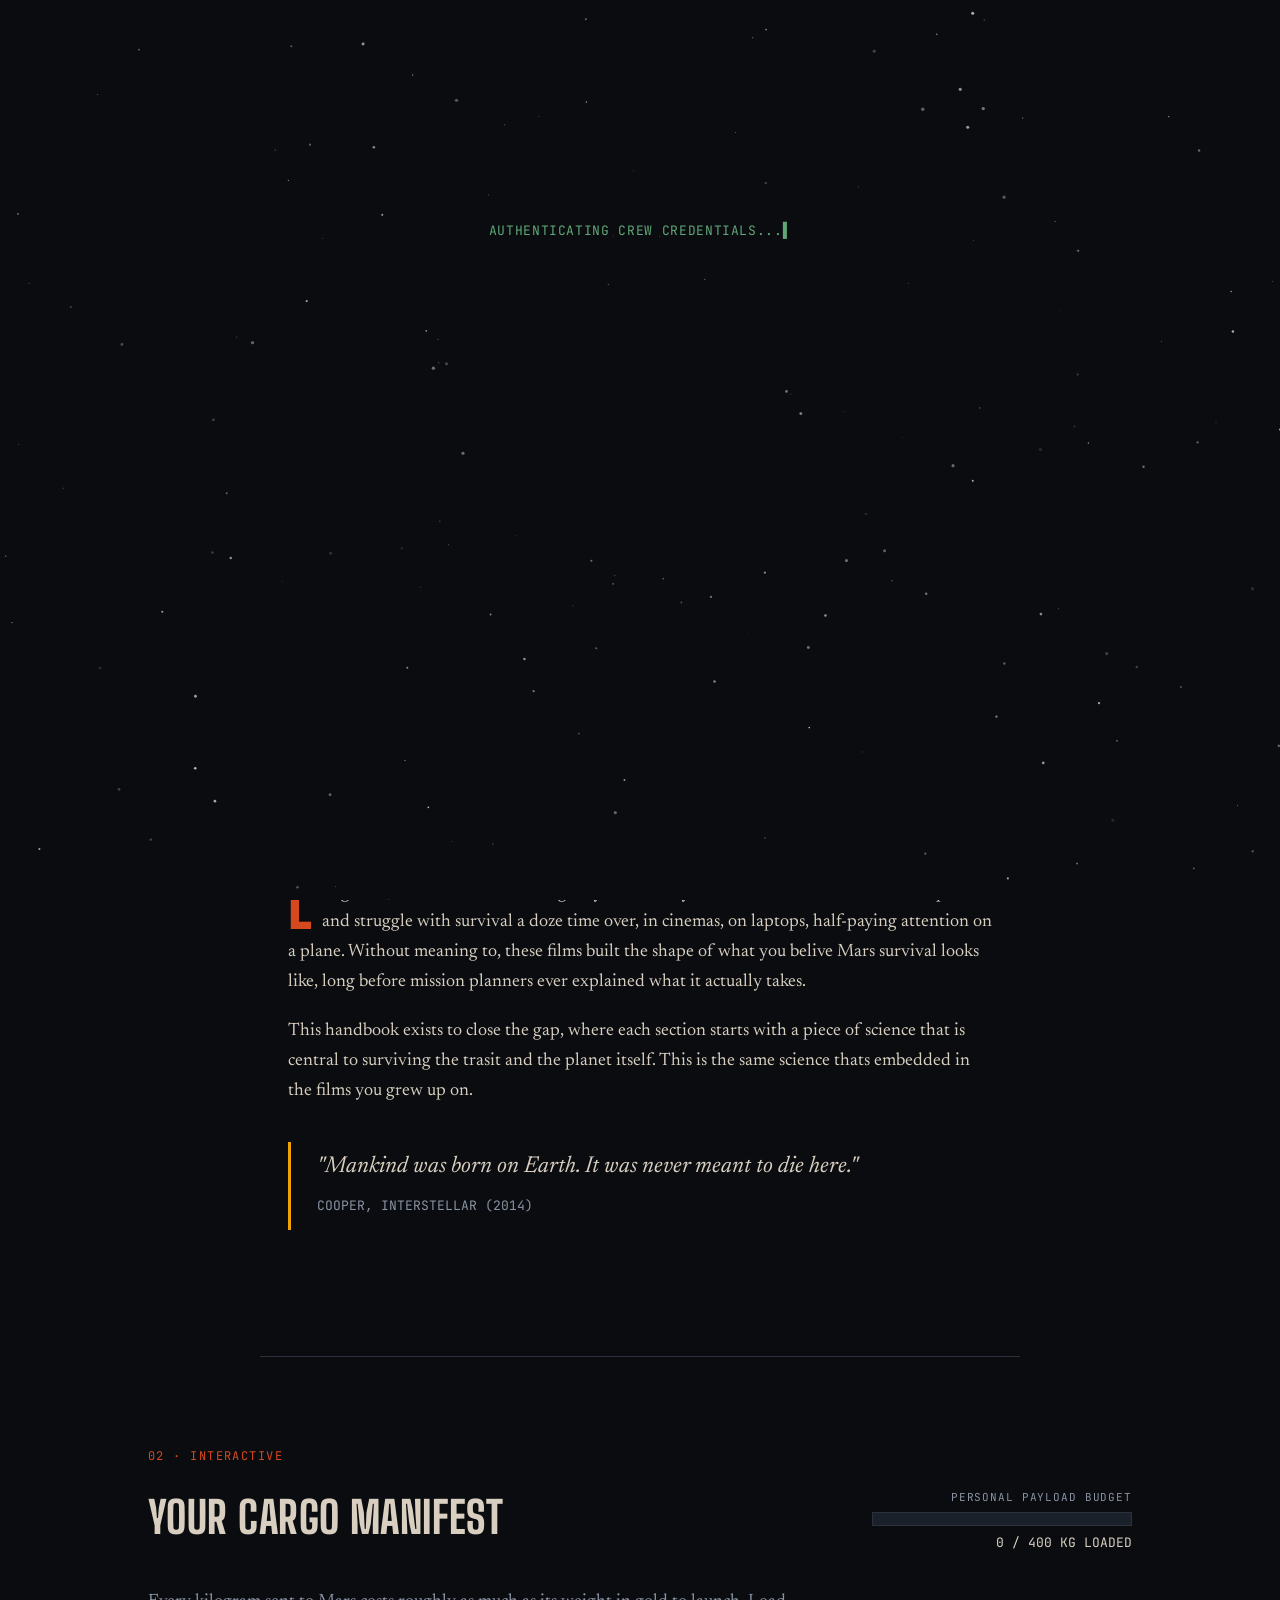
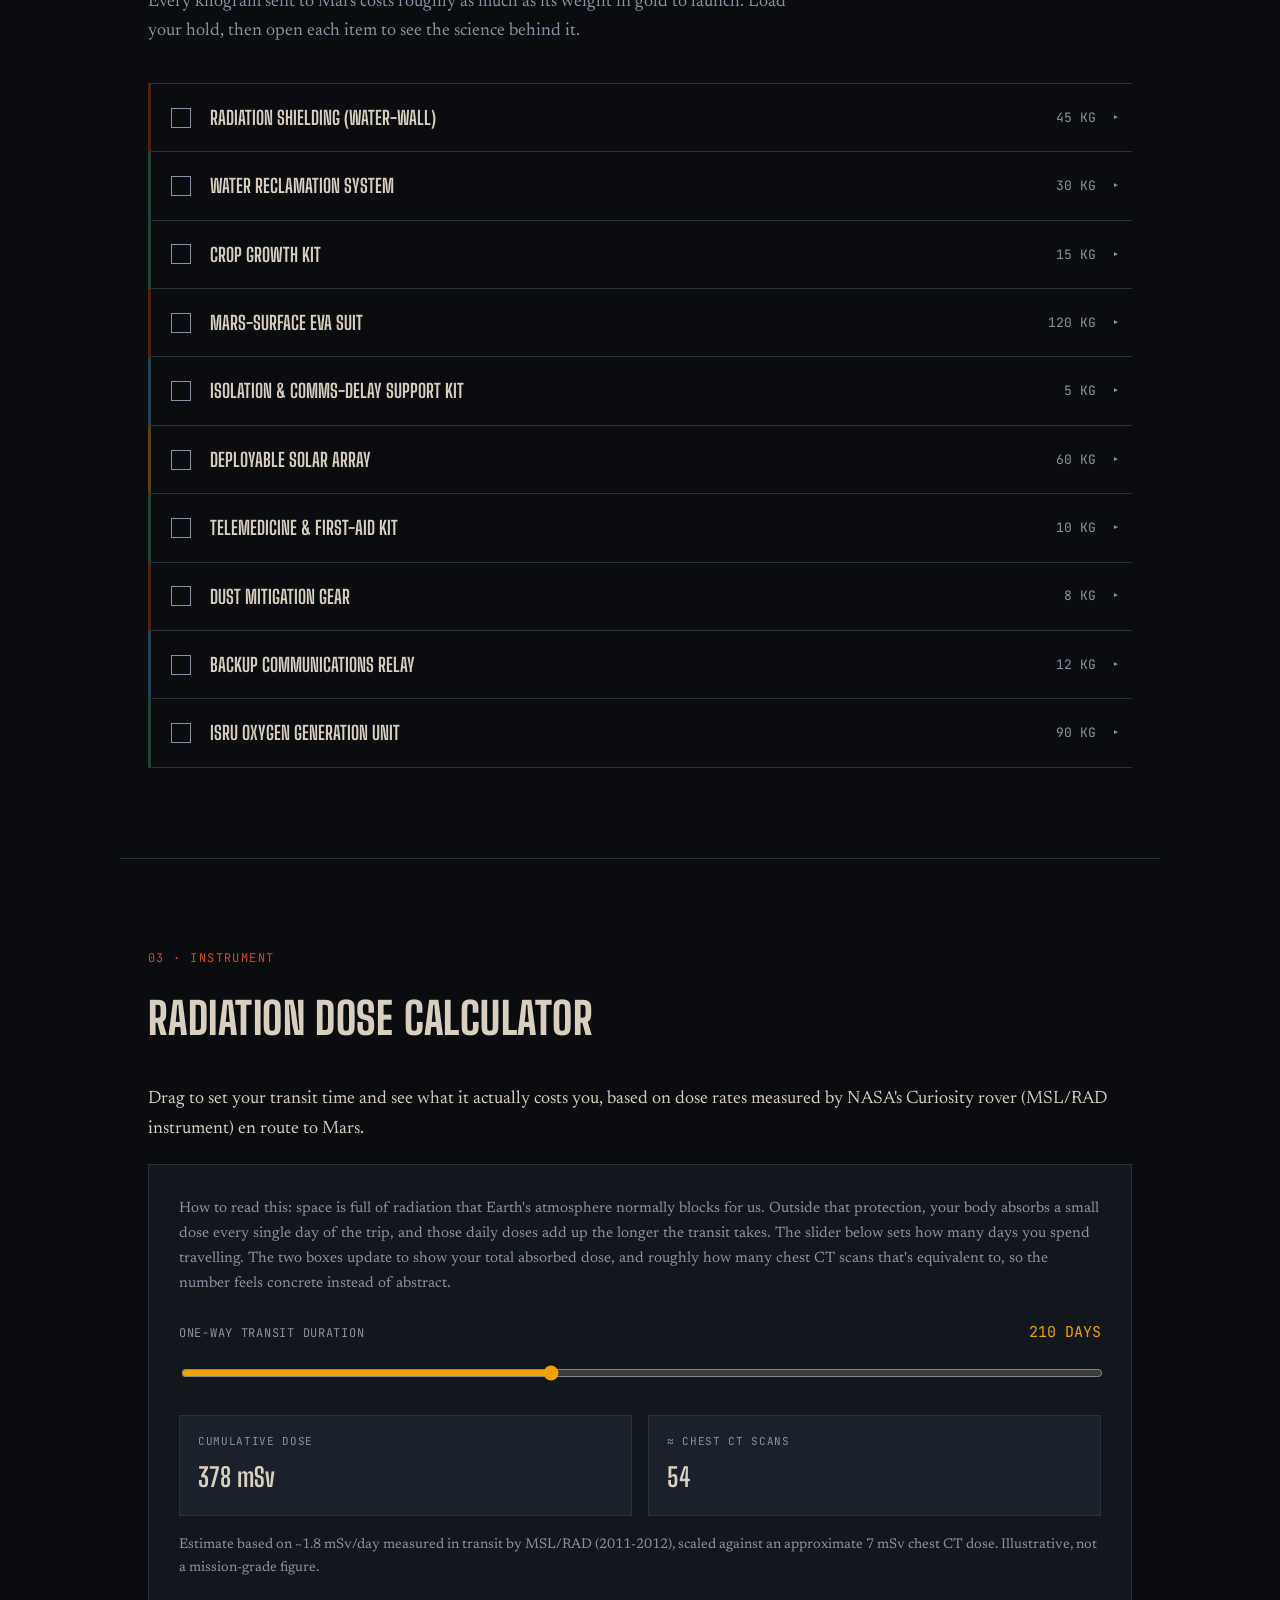
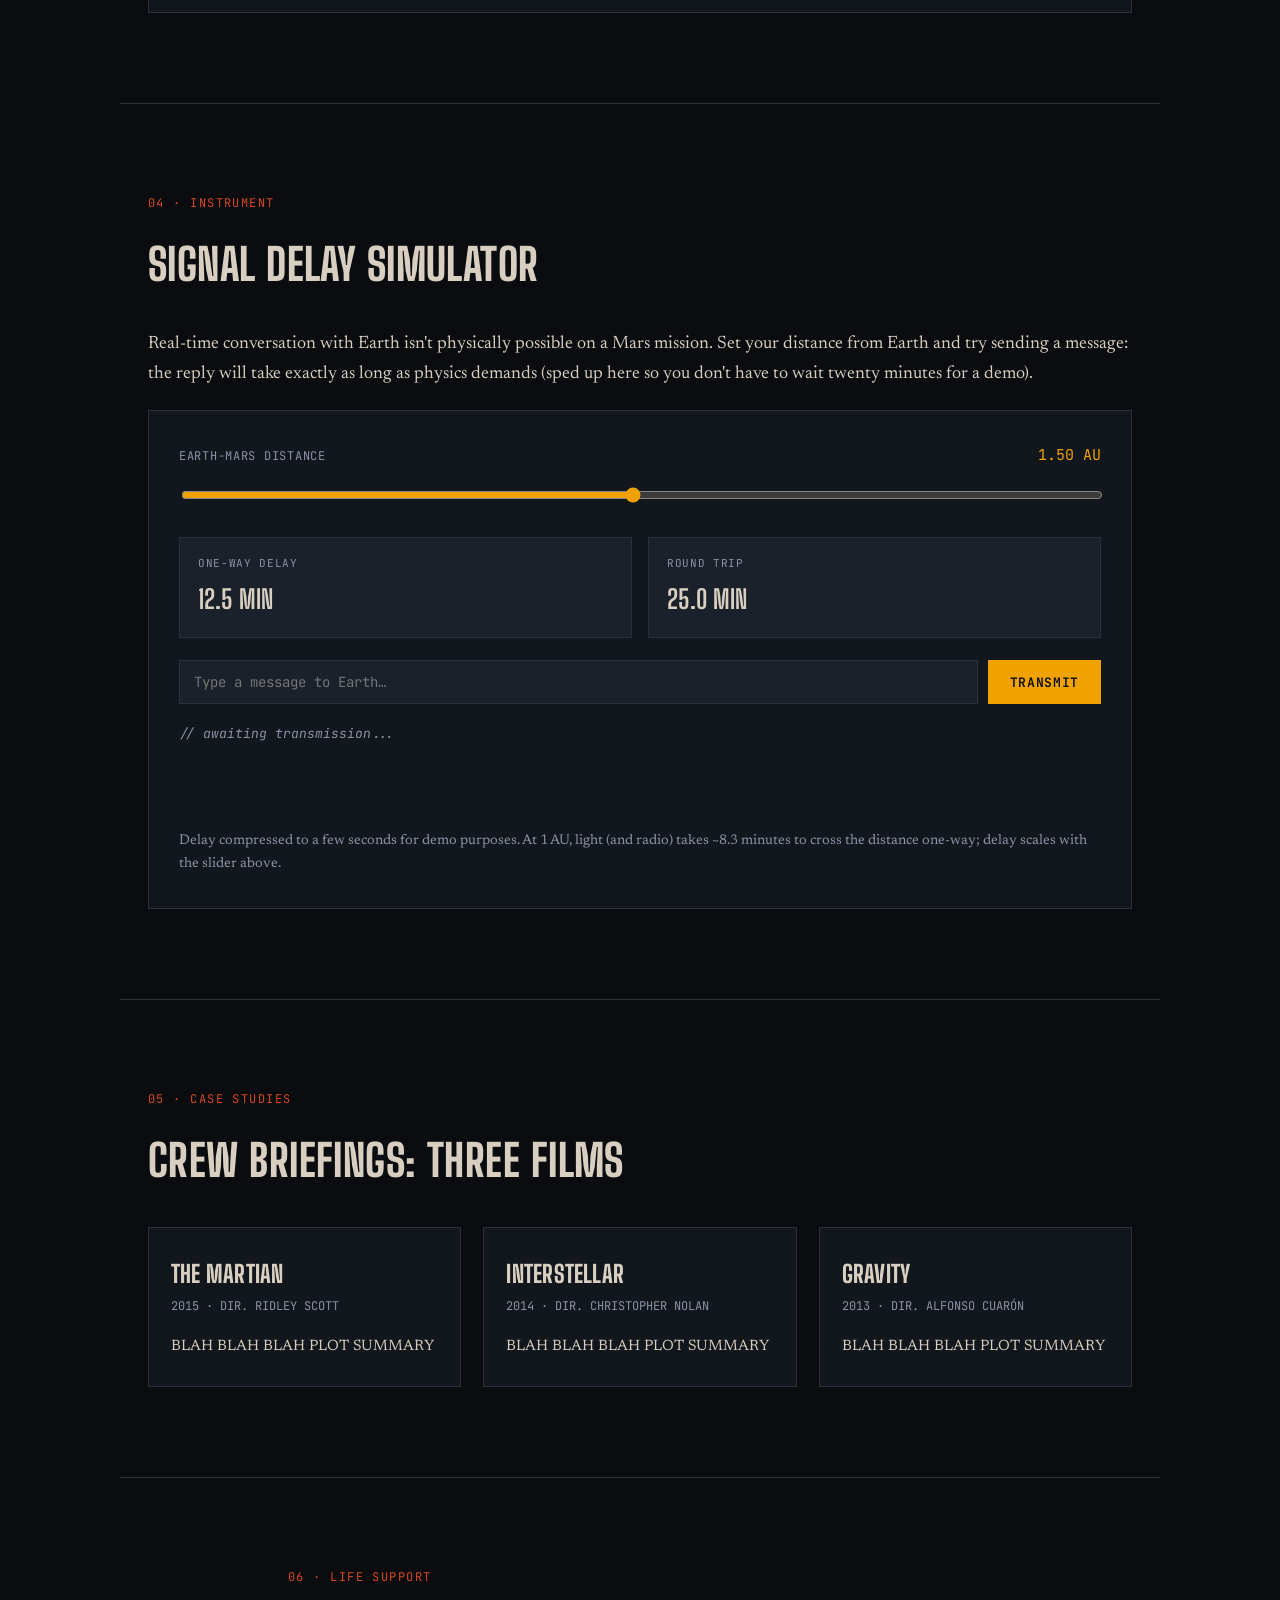
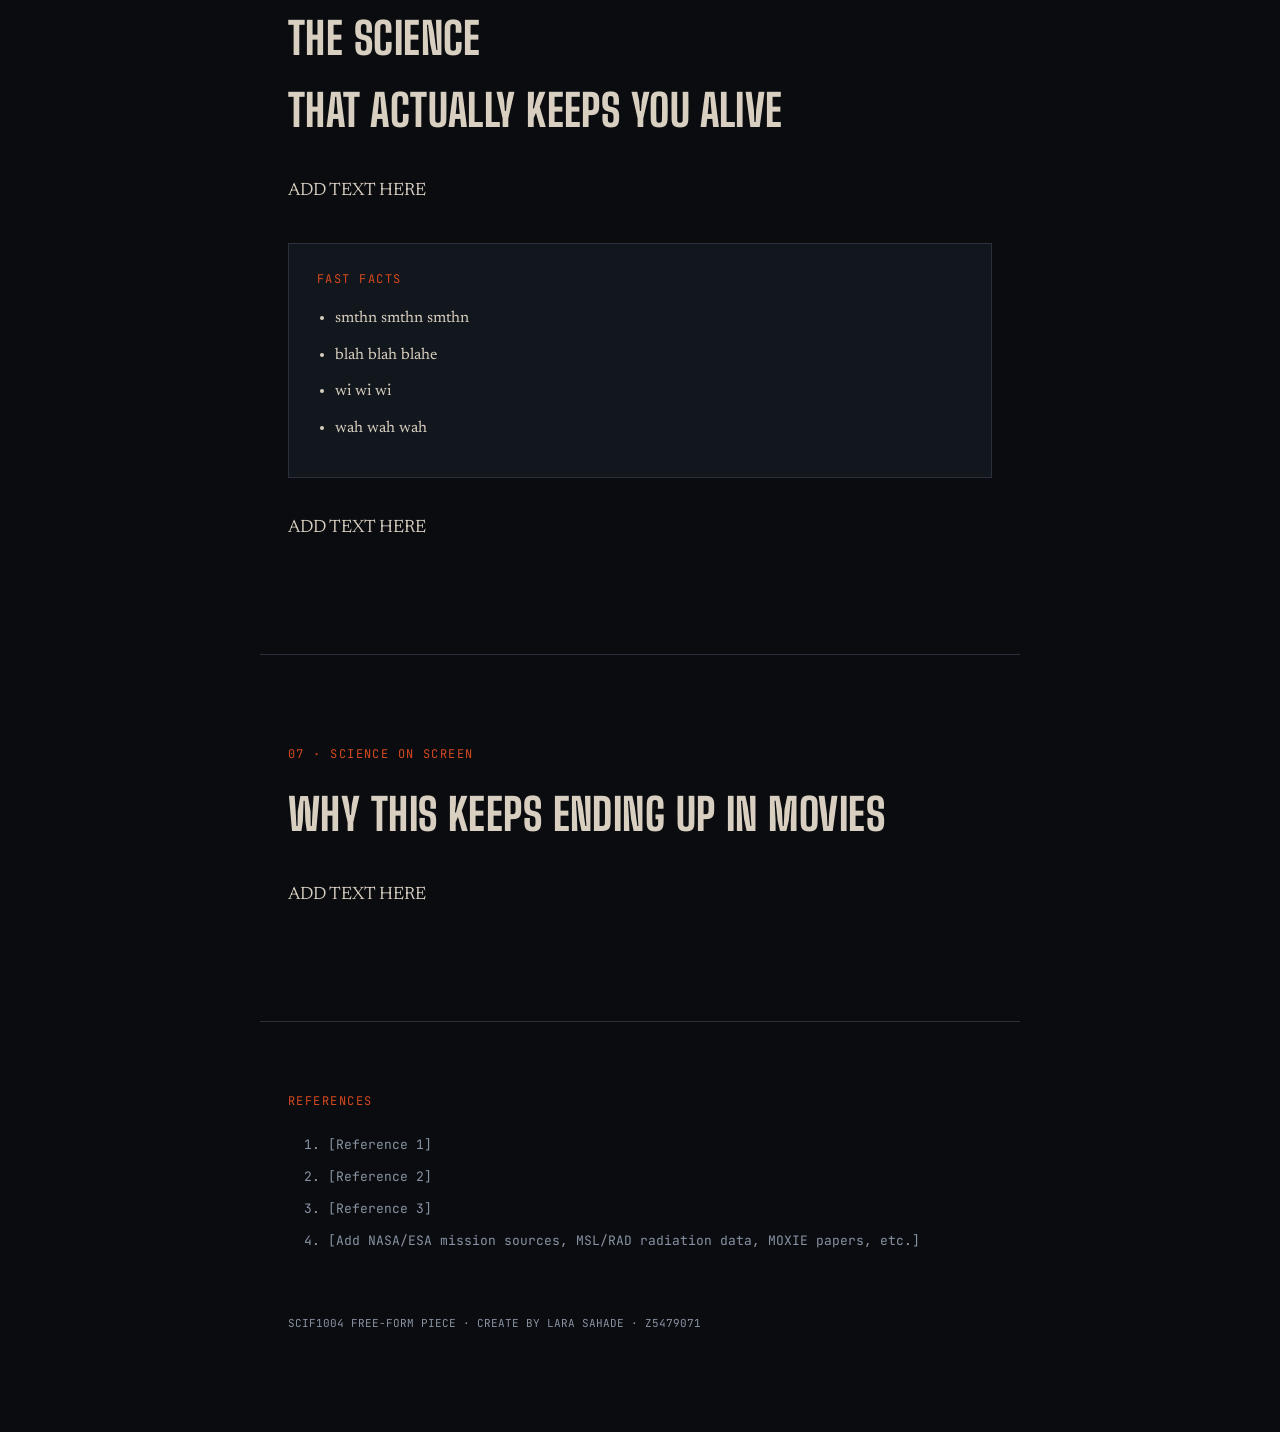
==== space-survival-handbook.html @ 73006a8a "Added the onboarding message" ====
<!doctype html>
<html lang="en">
  <head>
    <meta charset="UTF-8" />
    <meta name="viewport" content="width=device-width, initial-scale=1.0" />
    <title>The Space Survival Handbook</title>
    <link rel="preconnect" href="https://fonts.googleapis.com" />
    <link
      href="https://fonts.googleapis.com/css2?family=Big+Shoulders+Display:wght@600;700;800;900&family=Newsreader:ital,opsz,wght@0,6..72,400;0,6..72,500;0,6..72,600;1,6..72,400&family=JetBrains+Mono:wght@400;500;600&display=swap"
      rel="stylesheet"
    />
    <link rel="stylesheet" href="style.css" />
  </head>
  <body class="locked">
    <!-- ============ BOOT / SELECTION SCREEN ============ -->
    <div id="boot">
      <canvas id="bootCanvas"></canvas>
      <div class="boot-log mono" id="bootLog">&nbsp;</div>
      <h1 class="boot-title" id="bootTitle">
        Congratulations. If you're reading this, you've been selected as one of
        the lucky few to crew our journey to Mars.
      </h1>
      <p class="boot-sub" id="bootSub">
        Before you board, mission control has prepared a survival briefing built
        from thirteen years of Hollywood's classics.
      </p>
      <button id="beginBtn">BEGIN BRIEFING →</button>
      <div class="boot-scrollcue" id="bootScrollcue">
        <span>OPENING CREW FILE</span>
        <span class="chev">▾</span>
      </div>
    </div>

    <div class="stars"></div>

    <div class="statusbar">
      <div class="clockblock mono" id="missionClock">T-MINUS --</div>
      <nav>
        <a href="#manifest">Cargo Manifest</a>
        <a href="#radiation">Radiation</a>
        <a href="#comlink">Comm Delay</a>
        <a href="#films">Briefings</a>
        <a href="#refs">References</a>
      </nav>
    </div>

    <div class="hero" id="hero">
      <div class="patch">
        <svg viewBox="0 0 40 40" fill="none" xmlns="http://www.w3.org/2000/svg">
          <circle cx="20" cy="14" r="6" stroke="#F0A202" stroke-width="1.4" />
          <path
            d="M20 20 C11 20 6 27 6 34 H34 C34 27 29 20 20 20 Z"
            stroke="#F0A202"
            stroke-width="1.4"
          />
          <circle cx="20" cy="14" r="1.4" fill="#F0A202" />
        </svg>
      </div>
      <div class="eyebrow">CLASSIFIED · CREW EYES ONLY</div>
      <h1 class="headline">
        The Space Survival Handbook:
        <em>The Science of Getting to Mars</em>
      </h1>
      <p class="standfirst">Written by Lara Sahade (z5479071)</p>
      <div class="byline">
        <span>ISSUED TO: CREW MEMBER</span>
        <span>CLEARANCE: CREW</span>
        <span>EST. READ 9 MIN</span>
      </div>
    </div>

    <section>
      <div class="section-label">01 · DISPATCH</div>
      <h2 class="title">Welcome aboard</h2>
      <p class="dropcap">
        Long before our crew selection began, you'd already watched astronauts
        race around space and struggle with survival a doze time over, in
        cinemas, on laptops, half-paying attention on a plane. Without meaning
        to, these films built the shape of what you belive Mars survival looks
        like, long before mission planners ever explained what it actually
        takes.
      </p>
      <p>
        This handbook exists to close the gap, where each section starts with a
        piece of science that is central to surviving the trasit and the planet
        itself. This is the same science thats embedded in the films you grew up
        on.
      </p>
      <blockquote>
        "Mankind was born on Earth. It was never meant to die here."
        <br /><span
          class="mono"
          style="font-size: 13px; font-style: normal; color: var(--text-dim)"
          >COOPER, INTERSTELLAR (2014)</span
        >
      </blockquote>
    </section>

    <section class="wide" id="manifest">
      <div class="section-label">02 · INTERACTIVE</div>
      <div class="manifest-head">
        <h2 class="title" style="margin-bottom: 0">Your cargo manifest</h2>
        <div class="gauge-wrap">
          <div class="gauge-label">PERSONAL PAYLOAD BUDGET</div>
          <div class="gauge-track">
            <div class="gauge-fill" id="gaugeFill"></div>
          </div>
          <div class="gauge-readout" id="gaugeReadout">0 / 400 KG LOADED</div>
        </div>
      </div>
      <p style="max-width: 640px; color: var(--text-dim); margin-bottom: 36px">
        Every kilogram sent to Mars costs roughly as much as its weight in gold
        to launch. Load your hold, then open each item to see the science behind
        it.
      </p>
      <div class="manifest-list" id="manifestList"></div>
    </section>

    <section class="wide" id="radiation">
      <div class="section-label">03 · INSTRUMENT</div>
      <h2 class="title">Radiation dose calculator</h2>
      <p>
        Drag to set your transit time and see what it actually costs you, based
        on dose rates measured by NASA's Curiosity rover (MSL/RAD instrument) en
        route to Mars.
      </p>
      <div class="instrument">
        <p style="font-size: 15px; color: var(--text-dim); margin-bottom: 24px">
          How to read this: space is full of radiation that Earth's atmosphere
          normally blocks for us. Outside that protection, your body absorbs a
          small dose every single day of the trip, and those daily doses add up
          the longer the transit takes. The slider below sets how many days you
          spend travelling. The two boxes update to show your total absorbed
          dose, and roughly how many chest CT scans that's equivalent to, so the
          number feels concrete instead of abstract.
        </p>
        <div class="instrument-row">
          <label
            for="radSlider"
            class="mono"
            style="
              font-size: 12px;
              letter-spacing: 0.06em;
              color: var(--text-dim);
            "
            >ONE-WAY TRANSIT DURATION</label
          >
          <span class="val" id="radDaysLabel">210 DAYS</span>
        </div>
        <input
          type="range"
          id="radSlider"
          min="150"
          max="300"
          value="210"
          step="1"
        />
        <div class="readout-grid">
          <div class="readout">
            <div class="rlabel">CUMULATIVE DOSE</div>
            <div class="rvalue" id="radDose">378 mSv</div>
          </div>
          <div class="readout">
            <div class="rlabel">≈ CHEST CT SCANS</div>
            <div class="rvalue" id="radCT">54</div>
          </div>
        </div>
        <div class="instrument-note">
          Estimate based on ~1.8 mSv/day measured in transit by MSL/RAD
          (2011-2012), scaled against an approximate 7 mSv chest CT dose.
          Illustrative, not a mission-grade figure.
        </div>
      </div>
    </section>

    <section class="wide" id="comlink">
      <div class="section-label">04 · INSTRUMENT</div>
      <h2 class="title">Signal delay simulator</h2>
      <p>
        Real-time conversation with Earth isn't physically possible on a Mars
        mission. Set your distance from Earth and try sending a message: the
        reply will take exactly as long as physics demands (sped up here so you
        don't have to wait twenty minutes for a demo).
      </p>
      <div class="instrument">
        <div class="instrument-row">
          <label
            for="distSlider"
            class="mono"
            style="
              font-size: 12px;
              letter-spacing: 0.06em;
              color: var(--text-dim);
            "
            >EARTH-MARS DISTANCE</label
          >
          <span class="val" id="distLabel">1.5 AU</span>
        </div>
        <input
          type="range"
          id="distSlider"
          min="0.52"
          max="2.52"
          value="1.5"
          step="0.01"
        />
        <div class="readout-grid">
          <div class="readout">
            <div class="rlabel">ONE-WAY DELAY</div>
            <div class="rvalue" id="delayReal">12.5 MIN</div>
          </div>
          <div class="readout">
            <div class="rlabel">ROUND TRIP</div>
            <div class="rvalue" id="delayRoundtrip">25.0 MIN</div>
          </div>
        </div>
        <div class="comlink">
          <div class="comlink-input">
            <input
              type="text"
              id="comlinkText"
              class="mono"
              placeholder="Type a message to Earth…"
              maxlength="80"
            />
            <button id="comlinkSend">TRANSMIT</button>
          </div>
          <div class="comlink-log" id="comlinkLog">
            <div class="sys">// awaiting transmission...</div>
          </div>
        </div>
        <div class="instrument-note">
          Delay compressed to a few seconds for demo purposes. At 1 AU, light
          (and radio) takes ~8.3 minutes to cross the distance one-way; delay
          scales with the slider above.
        </div>
      </div>
    </section>

    <section class="wide" id="films">
      <div class="section-label">05 · CASE STUDIES</div>
      <h2 class="title">Crew briefings: three films</h2>
      <div class="film-grid">
        <div class="film-card">
          <h3>The Martian</h3>
          <div class="film-year">2015 · DIR. RIDLEY SCOTT</div>
          <!-- <div class="accuracy-label">SCIENTIFIC PLAUSIBILITY</div> -->
          <!-- <div class="accuracy-track">
            <div class="accuracy-fill" style="width: 82%"></div>
          </div> -->
          <p>BLAH BLAH BLAH PLOT SUMMARY</p>
        </div>
        <div class="film-card">
          <h3>Interstellar</h3>
          <div class="film-year">2014 · DIR. CHRISTOPHER NOLAN</div>
          <!-- <div class="accuracy-label">SCIENTIFIC PLAUSIBILITY</div> -->
          <!-- <div class="accuracy-track">
            <div class="accuracy-fill" style="width: 55%"></div>
          </div> -->
          <p>BLAH BLAH BLAH PLOT SUMMARY</p>
        </div>
        <div class="film-card">
          <h3>Gravity</h3>
          <div class="film-year">2013 · DIR. ALFONSO CUARÓN</div>
          <!-- <div class="accuracy-label">SCIENTIFIC PLAUSIBILITY</div> -->
          <!-- <div class="accuracy-track">
            <div class="accuracy-fill" style="width: 38%"></div>
          </div> -->
          <p>BLAH BLAH BLAH PLOT SUMMARY</p>
        </div>
      </div>
    </section>

    <section>
      <div class="section-label">06 · LIFE SUPPORT</div>
      <h2 class="title">The science<br />that actually keeps you alive</h2>
      <p>ADD TEXT HERE</p>
      <div class="factbox">
        <div class="section-label">FAST FACTS</div>
        <ul>
          <li>smthn smthn smthn</li>
          <li>blah blah blahe</li>
          <li>wi wi wi</li>
          <li>wah wah wah</li>
        </ul>
      </div>
      <p>ADD TEXT HERE</p>
    </section>

    <section>
      <div class="section-label">07 · SCIENCE ON SCREEN</div>
      <h2 class="title">Why this keeps ending up in movies</h2>
      <p>ADD TEXT HERE</p>
    </section>

    <footer id="refs">
      <div class="section-label">REFERENCES</div>
      <ol class="refs">
        <li>[Reference 1]</li>
        <li>[Reference 2]</li>
        <li>[Reference 3]</li>
        <li>
          [Add NASA/ESA mission sources, MSL/RAD radiation data, MOXIE papers,
          etc.]
        </li>

        <!-- REMIND SELF TO Cite the original RAD data in reference -->
      </ol>
      <div class="colophon">
        SCIF1004 FREE-FORM PIECE · CREATE BY LARA SAHADE · Z5479071
      </div>
    </footer>

    <script src="boot.js"></script>
    <script src="mission-clock.js"></script>
    <script src="cargo.js"></script>
    <script src="radiation-calc.js"></script>
    <script src="signal-delay.js"></script>
  </body>
</html>
---- style.css ----
:root {
  --bg-void: #0a0c10;
  --bg-panel: #12161d;
  --bg-panel-2: #1b212b;
  --mars-rust: #b23a1f;
  --mars-rust-bright: #d6491f;
  --signal-amber: #f0a202;
  --regolith: #d8cfc0;
  --telemetry-blue: #5ba3d0;
  --text-dim: #8a93a3;
  --hairline: #2a313d;
  --ok-green: #5fa777;
}
* {
  box-sizing: border-box;
}
html {
  scroll-behavior: smooth;
}
body {
  margin: 0;
  background: var(--bg-void);
  color: var(--regolith);
  font-family: 'Newsreader', serif;
  font-size: 18px;
  line-height: 1.65;
  overflow-x: hidden;
}
body.locked {
  overflow: hidden;
  height: 100vh;
}
h1,
h2,
h3,
.display {
  font-family: 'Big Shoulders Display', sans-serif;
  text-transform: uppercase;
  letter-spacing: 0.01em;
  font-weight: 800;
  color: var(--regolith);
  margin: 0;
}
.mono {
  font-family: 'JetBrains Mono', monospace;
}
a {
  color: var(--telemetry-blue);
}
button {
  font-family: inherit;
  cursor: pointer;
}

/* ================= BOOT / SELECTION SCREEN ================= */
#boot {
  position: fixed;
  inset: 0;
  z-index: 200;
  background: var(--bg-void);
  display: flex;
  flex-direction: column;
  align-items: center;
  justify-content: center;
  text-align: center;
  padding: 40px;
  transition:
    opacity 0.8s ease,
    visibility 0.8s ease;
}
#boot.hidden {
  opacity: 0;
  visibility: hidden;
  pointer-events: none;
}
#bootCanvas {
  position: absolute;
  inset: 0;
  z-index: -1;
}
.boot-log {
  font-family: 'JetBrains Mono', monospace;
  font-size: 13px;
  color: var(--ok-green);
  letter-spacing: 0.05em;
  min-height: 20px;
  margin-bottom: 26px;
}
.boot-log .cursor {
  animation: blink 1s step-end infinite;
}
@keyframes blink {
  50% {
    opacity: 0;
  }
}
.boot-title {
  font-size: clamp(28px, 5vw, 45px);
  max-width: 720px;
  opacity: 0;
  transition: opacity 1s ease;
}
.boot-title.show {
  opacity: 1;
}
.boot-sub {
  font-family: 'Newsreader', serif;
  font-style: italic;
  color: var(--text-dim);
  font-size: 18px;
  max-width: 520px;
  margin-top: 20px;
  opacity: 0;
  transition: opacity 1s ease 0.3s;
}
.boot-sub.show {
  opacity: 1;
}
#beginBtn {
  margin-top: 44px;
  background: transparent;
  border: 1.5px solid var(--signal-amber);
  color: var(--signal-amber);
  font-family: 'JetBrains Mono', monospace;
  letter-spacing: 0.1em;
  font-size: 13px;
  padding: 14px 30px;
  opacity: 0;
  transition:
    opacity 1s ease 0.6s,
    background 0.2s ease,
    color 0.2s ease;
}
#beginBtn.show {
  opacity: 1;
}
#beginBtn:hover {
  background: var(--signal-amber);
  color: var(--bg-void);
}
.boot-scrollcue {
  position: absolute;
  bottom: 34px;
  left: 50%;
  transform: translateX(-50%);
  font-family: 'JetBrains Mono', monospace;
  font-size: 11px;
  letter-spacing: 0.12em;
  color: var(--text-dim);
  opacity: 0;
  transition: opacity 1s ease 1s;
  display: flex;
  flex-direction: column;
  align-items: center;
  gap: 6px;
}
.boot-scrollcue.show {
  opacity: 0.7;
}
.boot-scrollcue .chev {
  animation: chevbob 1.6s ease-in-out infinite;
  display: inline-block;
}
@keyframes chevbob {
  0%,
  100% {
    transform: translateY(0);
  }
  50% {
    transform: translateY(5px);
  }
}

/* ================= AMBIENT STARFIELD (main page) ================= */
.stars {
  position: fixed;
  inset: 0;
  z-index: -1;
  pointer-events: none;
  background-image:
    radial-gradient(1px 1px at 20% 30%, rgba(216, 207, 192, 0.5), transparent),
    radial-gradient(1px 1px at 65% 15%, rgba(216, 207, 192, 0.4), transparent),
    radial-gradient(
      1.5px 1.5px at 80% 60%,
      rgba(216, 207, 192, 0.35),
      transparent
    ),
    radial-gradient(1px 1px at 40% 80%, rgba(216, 207, 192, 0.4), transparent),
    radial-gradient(1px 1px at 90% 40%, rgba(216, 207, 192, 0.3), transparent),
    radial-gradient(
      1.5px 1.5px at 10% 65%,
      rgba(216, 207, 192, 0.3),
      transparent
    );
  background-size: 700px 700px;
  opacity: 0.6;
}

/* ================= STATUS BAR ================= */
.statusbar {
  position: sticky;
  top: 0;
  z-index: 50;
  display: flex;
  align-items: center;
  justify-content: space-between;
  padding: 10px 28px;
  background: rgba(10, 12, 16, 0.92);
  backdrop-filter: blur(6px);
  border-bottom: 1px solid var(--hairline);
  font-family: 'JetBrains Mono', monospace;
  font-size: 12px;
  letter-spacing: 0.06em;
  color: var(--text-dim);
  flex-wrap: wrap;
  gap: 10px;
}
.statusbar .clockblock {
  color: var(--signal-amber);
}
.statusbar nav {
  display: flex;
  gap: 22px;
  flex-wrap: wrap;
}
.statusbar nav a {
  color: var(--text-dim);
  text-decoration: none;
}
.statusbar nav a:hover {
  color: var(--regolith);
}

/* ================= HERO ================= */
.hero {
  position: relative;
  padding: 110px 28px 90px;
  max-width: 1000px;
  margin: 0 auto;
  border-bottom: 1px solid var(--hairline);
}
.hero > * {
  opacity: 0;
  transform: translateY(16px);
}
.hero.reveal > * {
  opacity: 1;
  transform: translateY(0);
  transition:
    opacity 0.7s ease,
    transform 0.7s ease;
}
.hero.reveal .patch {
  transition-delay: 0.05s;
}
.hero.reveal .eyebrow {
  transition-delay: 0.15s;
}
.hero.reveal .headline {
  transition-delay: 0.25s;
}
.hero.reveal .standfirst {
  transition-delay: 0.4s;
}
.hero.reveal .byline {
  transition-delay: 0.55s;
}
.patch {
  width: 78px;
  height: 78px;
  border: 2px solid var(--mars-rust-bright);
  border-radius: 50%;
  display: flex;
  align-items: center;
  justify-content: center;
  margin-bottom: 28px;
  position: relative;
}
.patch::before {
  content: '';
  position: absolute;
  inset: 6px;
  border: 1px dashed var(--signal-amber);
  border-radius: 50%;
  opacity: 0.55;
}
.patch svg {
  width: 34px;
  height: 34px;
}
.eyebrow {
  font-family: 'JetBrains Mono', monospace;
  color: var(--mars-rust-bright);
  letter-spacing: 0.12em;
  font-size: 13px;
  margin-bottom: 18px;
}
h1.headline {
  font-size: clamp(38px, 6.4vw, 76px);
  line-height: 0.98;
}
h1.headline em {
  font-style: normal;
  color: var(--mars-rust-bright);
}
.standfirst {
  font-family: 'Newsreader', serif;
  font-style: italic;
  font-size: 22px;
  color: var(--text-dim);
  max-width: 640px;
  margin-top: 26px;
}
.byline {
  margin-top: 34px;
  font-family: 'JetBrains Mono', monospace;
  font-size: 12px;
  color: var(--text-dim);
  letter-spacing: 0.05em;
  display: flex;
  gap: 24px;
  flex-wrap: wrap;
}

/* ================= SECTION SHELL ================= */
section {
  max-width: 760px;
  margin: 0 auto;
  padding: 90px 28px;
  border-bottom: 1px solid var(--hairline);
}
section.wide {
  max-width: 1040px;
}
.section-label {
  font-family: 'JetBrains Mono', monospace;
  font-size: 12px;
  color: var(--mars-rust-bright);
  letter-spacing: 0.12em;
  margin-bottom: 14px;
}
h2.title {
  font-size: clamp(30px, 4vw, 44px);
  margin-bottom: 30px;
}
p {
  margin: 0 0 20px;
}
.dropcap:first-letter {
  font-family: 'Big Shoulders Display', sans-serif;
  font-weight: 800;
  font-size: 64px;
  float: left;
  line-height: 0.8;
  padding-right: 10px;
  color: var(--mars-rust-bright);
}
blockquote {
  margin: 36px 0;
  padding: 6px 0 6px 26px;
  border-left: 3px solid var(--signal-amber);
  font-style: italic;
  font-size: 23px;
  color: var(--regolith);
}

/* ================= CARGO MANIFEST ================= */
.manifest-head {
  display: flex;
  justify-content: space-between;
  align-items: flex-end;
  flex-wrap: wrap;
  gap: 20px;
  margin-bottom: 34px;
}
.gauge-wrap {
  font-family: 'JetBrains Mono', monospace;
  text-align: right;
}
.gauge-label {
  font-size: 11px;
  color: var(--text-dim);
  letter-spacing: 0.08em;
  margin-bottom: 6px;
}
.gauge-track {
  width: 260px;
  height: 14px;
  background: var(--bg-panel-2);
  border: 1px solid var(--hairline);
  position: relative;
  overflow: hidden;
}
.gauge-fill {
  height: 100%;
  background: var(--ok-green);
  width: 0%;
  transition:
    width 0.35s ease,
    background 0.35s ease;
}
.gauge-fill.over {
  background: var(--mars-rust-bright);
}
.gauge-readout {
  font-size: 13px;
  margin-top: 6px;
  color: var(--regolith);
}
.gauge-readout.over {
  color: var(--mars-rust-bright);
}

.manifest-list {
  display: flex;
  flex-direction: column;
  border-top: 1px solid var(--hairline);
}
.item {
  border-bottom: 1px solid var(--hairline);
  border-left: 3px solid transparent;
  transition:
    border-left-color 0.25s ease,
    background 0.25s ease;
}
.item[data-cat='protection'] {
  border-left-color: rgba(214, 73, 31, 0.35);
}
.item[data-cat='life-support'] {
  border-left-color: rgba(95, 167, 119, 0.35);
}
.item[data-cat='power'] {
  border-left-color: rgba(240, 162, 2, 0.35);
}
.item[data-cat='comms'] {
  border-left-color: rgba(91, 163, 208, 0.35);
}

.item.open[data-cat='protection'] {
  border-left-color: var(--mars-rust-bright);
}
.item.open[data-cat='life-support'] {
  border-left-color: var(--ok-green);
}
.item.open[data-cat='power'] {
  border-left-color: var(--signal-amber);
}
.item.open[data-cat='comms'] {
  border-left-color: var(--telemetry-blue);
}

.item.open {
  background: var(--bg-panel);
}
.item-row {
  display: flex;
  align-items: center;
  gap: 16px;
  padding: 18px 12px 18px 16px;
  cursor: pointer;
  transition: background 0.2s ease;
}
.item-row:hover {
  background: rgba(255, 255, 255, 0.02);
}
.item-row input[type='checkbox'] {
  appearance: none;
  width: 20px;
  height: 20px;
  border: 1.5px solid var(--text-dim);
  flex-shrink: 0;
  cursor: pointer;
  position: relative;
}
.item-row input[type='checkbox']:checked {
  background: var(--signal-amber);
  border-color: var(--signal-amber);
}
.item-row input[type='checkbox']:checked::after {
  content: '✓';
  position: absolute;
  inset: 0;
  display: flex;
  align-items: center;
  justify-content: center;
  color: var(--bg-void);
  font-size: 13px;
  font-weight: 700;
}
.item-name {
  font-family: 'Big Shoulders Display', sans-serif;
  font-weight: 700;
  font-size: 19px;
  flex: 1;
  text-transform: uppercase;
  transition: color 0.2s ease;
}
.item.open .item-name {
  color: var(--signal-amber);
}
.item-mass {
  font-family: 'JetBrains Mono', monospace;
  font-size: 13px;
  color: var(--text-dim);
  white-space: nowrap;
}
.item-caret {
  font-family: 'JetBrains Mono', monospace;
  color: var(--text-dim);
  font-size: 13px;
  transition: transform 0.2s ease;
}
.item.open .item-caret {
  transform: rotate(90deg);
}
.item-detail {
  max-height: 0;
  overflow: hidden;
  transition: max-height 0.3s ease;
}
.item.open .item-detail {
  max-height: 340px;
}
.item-what {
  padding: 4px 4px 14px 40px;
  font-size: 15px;
  color: var(--text-dim);
  font-style: italic;
  max-width: 640px;
}

.item-science {
  padding: 0 4px 14px 40px;
  font-size: 15px;
  line-height: 1.6;
  max-width: 640px;
}
.item-seen {
  padding: 0 4px 26px 40px;
  font-family: 'JetBrains Mono', monospace;
  font-size: 11px;
  letter-spacing: 0.08em;
  color: var(--telemetry-blue);
}

/* ================= INSTRUMENT PANELS (calculators) ================= */
.instrument {
  background: var(--bg-panel);
  border: 1px solid var(--hairline);
  padding: 32px 30px;
  margin-top: 10px;
}
.instrument-row {
  display: flex;
  justify-content: space-between;
  align-items: baseline;
  flex-wrap: wrap;
  gap: 10px;
  margin-bottom: 18px;
}
.instrument-row .val {
  font-family: 'JetBrains Mono', monospace;
  color: var(--signal-amber);
  font-size: 15px;
}
input[type='range'] {
  width: 100%;
  accent-color: var(--signal-amber);
  background: transparent;
}
.readout-grid {
  display: grid;
  grid-template-columns: 1fr 1fr;
  gap: 16px;
  margin-top: 22px;
}
@media (max-width: 520px) {
  .readout-grid {
    grid-template-columns: 1fr;
  }
}
.readout {
  background: var(--bg-panel-2);
  border: 1px solid var(--hairline);
  padding: 16px 18px;
}
.readout .rlabel {
  font-family: 'JetBrains Mono', monospace;
  font-size: 11px;
  color: var(--text-dim);
  letter-spacing: 0.06em;
  margin-bottom: 6px;
}
.readout .rvalue {
  font-family: 'Big Shoulders Display', sans-serif;
  font-size: 26px;
  font-weight: 700;
  color: var(--regolith);
}
.instrument-note {
  margin-top: 18px;
  font-size: 14px;
  color: var(--text-dim);
}

/* signal delay simulator specific */
.comlink {
  margin-top: 22px;
}
.comlink-input {
  display: flex;
  gap: 10px;
}
.comlink-input input[type='text'] {
  flex: 1;
  background: var(--bg-panel-2);
  border: 1px solid var(--hairline);
  color: var(--regolith);
  font-family: 'JetBrains Mono', monospace;
  font-size: 14px;
  padding: 12px 14px;
}
.comlink-input input[type='text']:focus {
  outline: 1px solid var(--signal-amber);
}
.comlink-input button {
  background: var(--signal-amber);
  border: none;
  color: var(--bg-void);
  font-family: 'JetBrains Mono', monospace;
  font-size: 13px;
  font-weight: 600;
  letter-spacing: 0.05em;
  padding: 0 22px;
}
.comlink-input button:disabled {
  background: var(--hairline);
  color: var(--text-dim);
  cursor: not-allowed;
}
.comlink-log {
  margin-top: 18px;
  min-height: 90px;
  font-family: 'JetBrains Mono', monospace;
  font-size: 13px;
  color: var(--text-dim);
  line-height: 1.9;
}
.comlink-log .you {
  color: var(--telemetry-blue);
}
.comlink-log .mars {
  color: var(--ok-green);
}
.comlink-log .sys {
  color: var(--text-dim);
  font-style: italic;
}

/* ================= FILM BRIEFINGS ================= */
.film-grid {
  display: grid;
  grid-template-columns: repeat(3, 1fr);
  gap: 22px;
}
@media (max-width: 800px) {
  .film-grid {
    grid-template-columns: 1fr;
  }
}
.film-card {
  background: var(--bg-panel);
  border: 1px solid var(--hairline);
  padding: 26px 22px;
}
.film-card h3 {
  font-size: 24px;
  margin-bottom: 4px;
}
.film-year {
  font-family: 'JetBrains Mono', monospace;
  font-size: 12px;
  color: var(--text-dim);
  margin-bottom: 18px;
}
.accuracy-label {
  font-family: 'JetBrains Mono', monospace;
  font-size: 11px;
  letter-spacing: 0.08em;
  color: var(--text-dim);
  margin-bottom: 6px;
}
.accuracy-track {
  height: 8px;
  background: var(--bg-panel-2);
  border: 1px solid var(--hairline);
  margin-bottom: 18px;
}
.accuracy-fill {
  height: 100%;
  background: var(--signal-amber);
}
.film-card p {
  font-size: 15px;
  margin-bottom: 0;
}

/* ================= FACT BOX ================= */
.factbox {
  background: var(--bg-panel);
  border: 1px solid var(--hairline);
  padding: 26px 28px;
  margin: 36px 0;
}
.factbox .section-label {
  margin-bottom: 16px;
}
.factbox ul {
  margin: 0;
  padding-left: 18px;
}
.factbox li {
  margin-bottom: 10px;
  font-size: 16px;
}

/* ================= FOOTER ================= */
footer {
  max-width: 760px;
  margin: 0 auto;
  padding: 70px 28px 100px;
}
footer .section-label {
  margin-bottom: 20px;
}
.refs {
  font-family: 'JetBrains Mono', monospace;
  font-size: 13px;
  color: var(--text-dim);
  line-height: 2;
}
.refs li {
  margin-bottom: 6px;
}
footer .colophon {
  margin-top: 60px;
  font-family: 'JetBrains Mono', monospace;
  font-size: 11px;
  color: var(--text-dim);
}

::selection {
  background: var(--mars-rust);
  color: var(--bg-void);
}
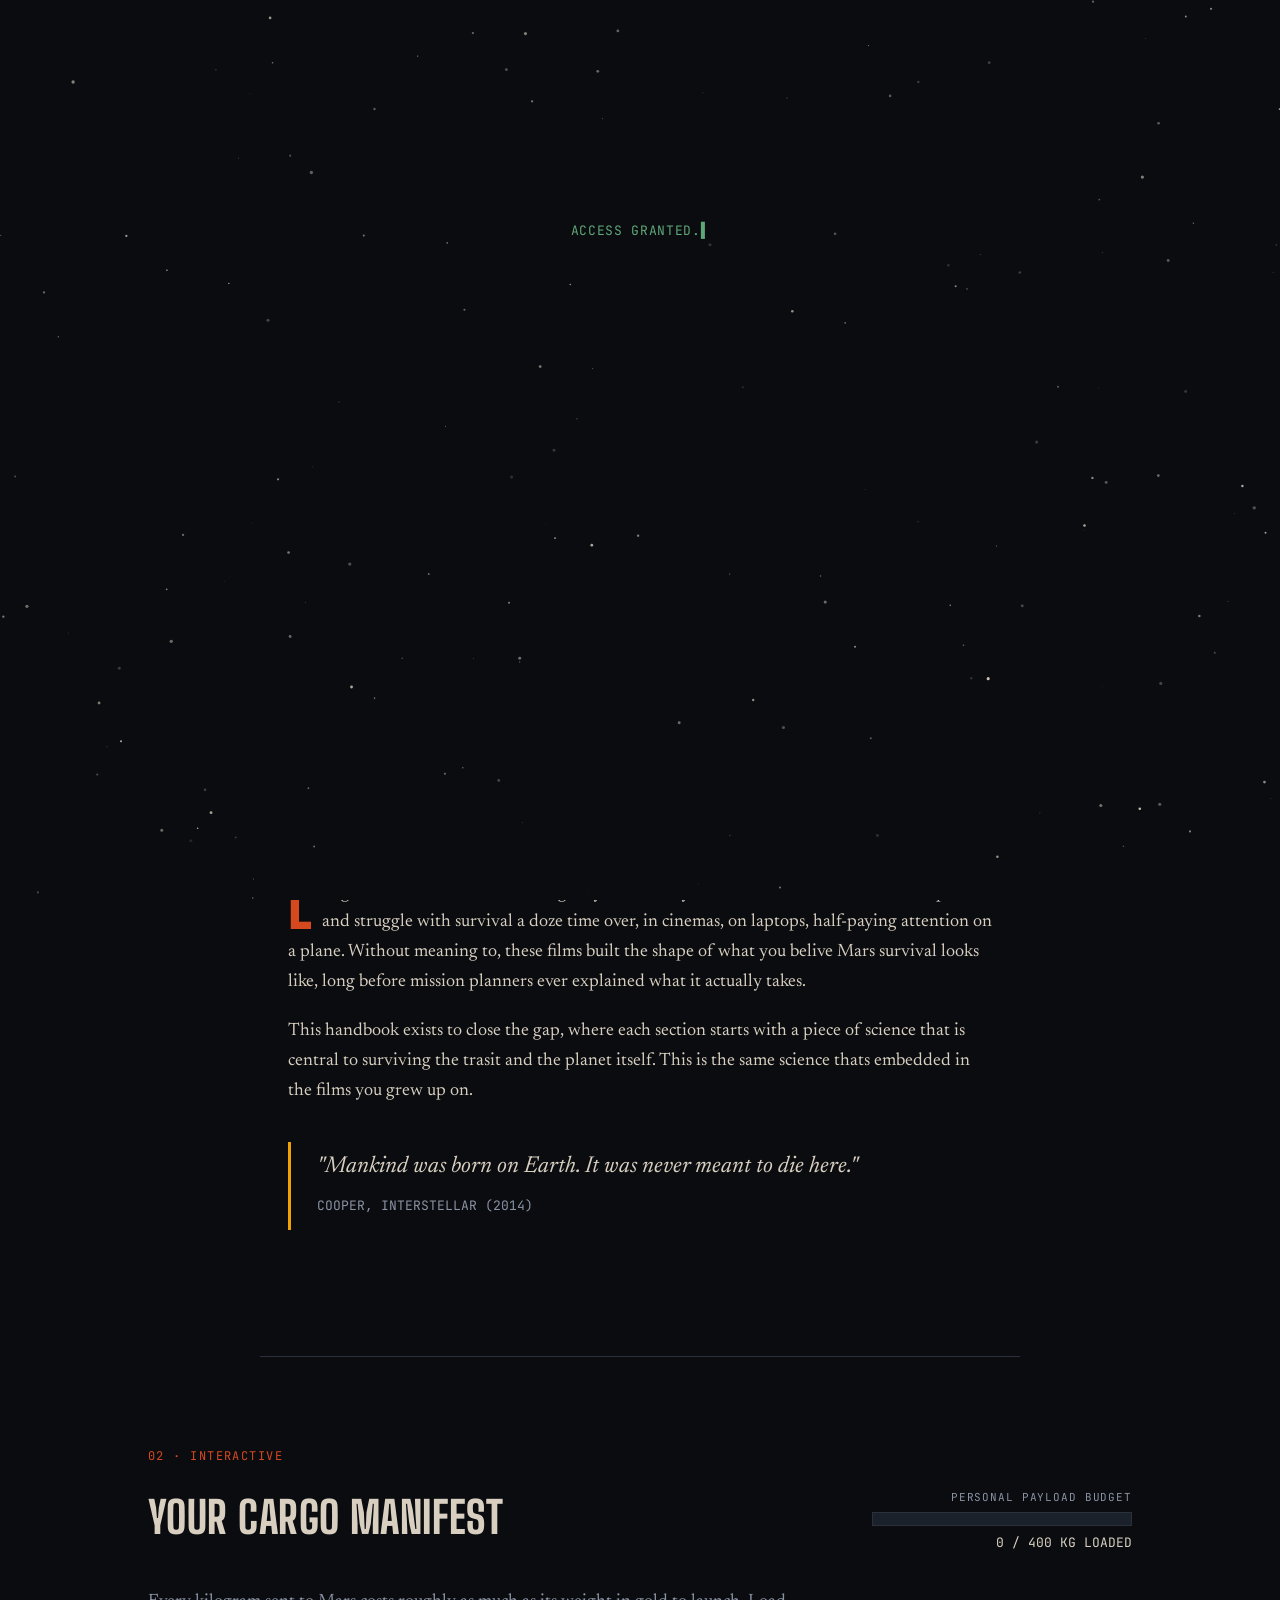
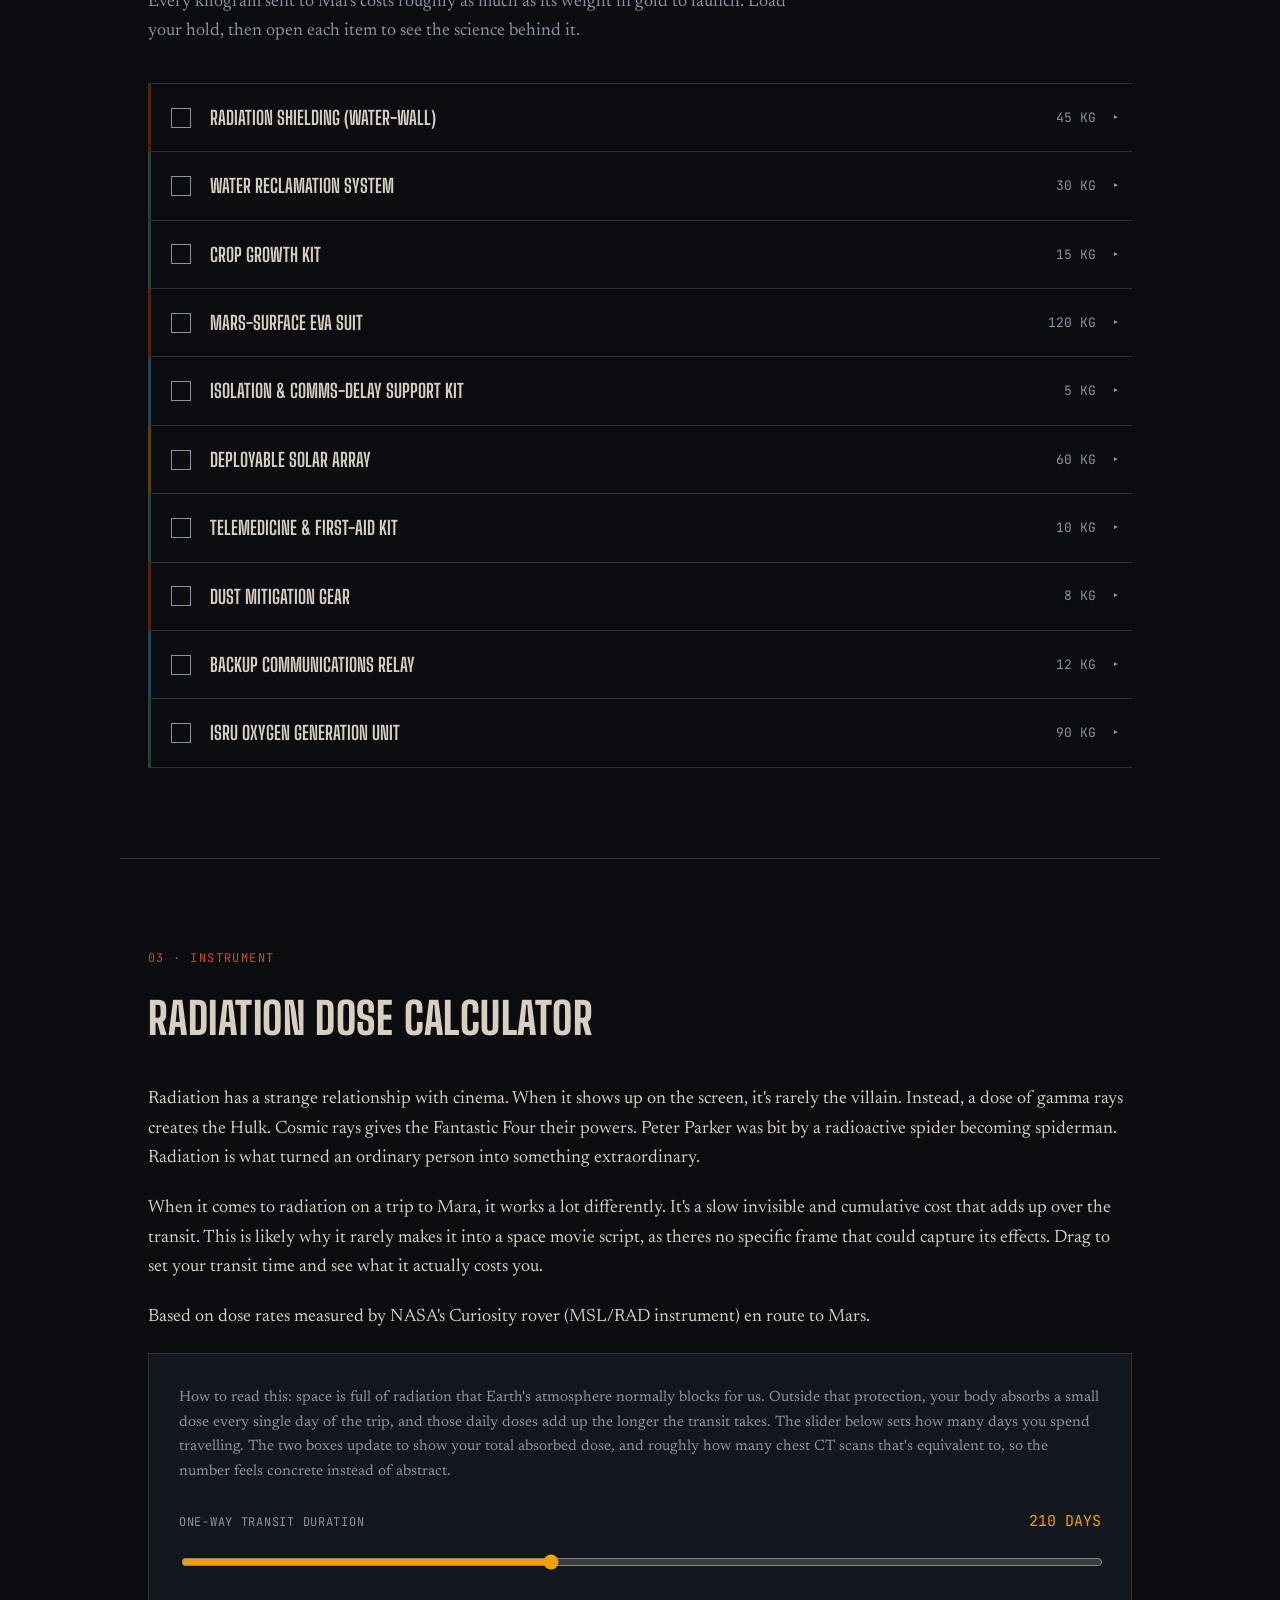
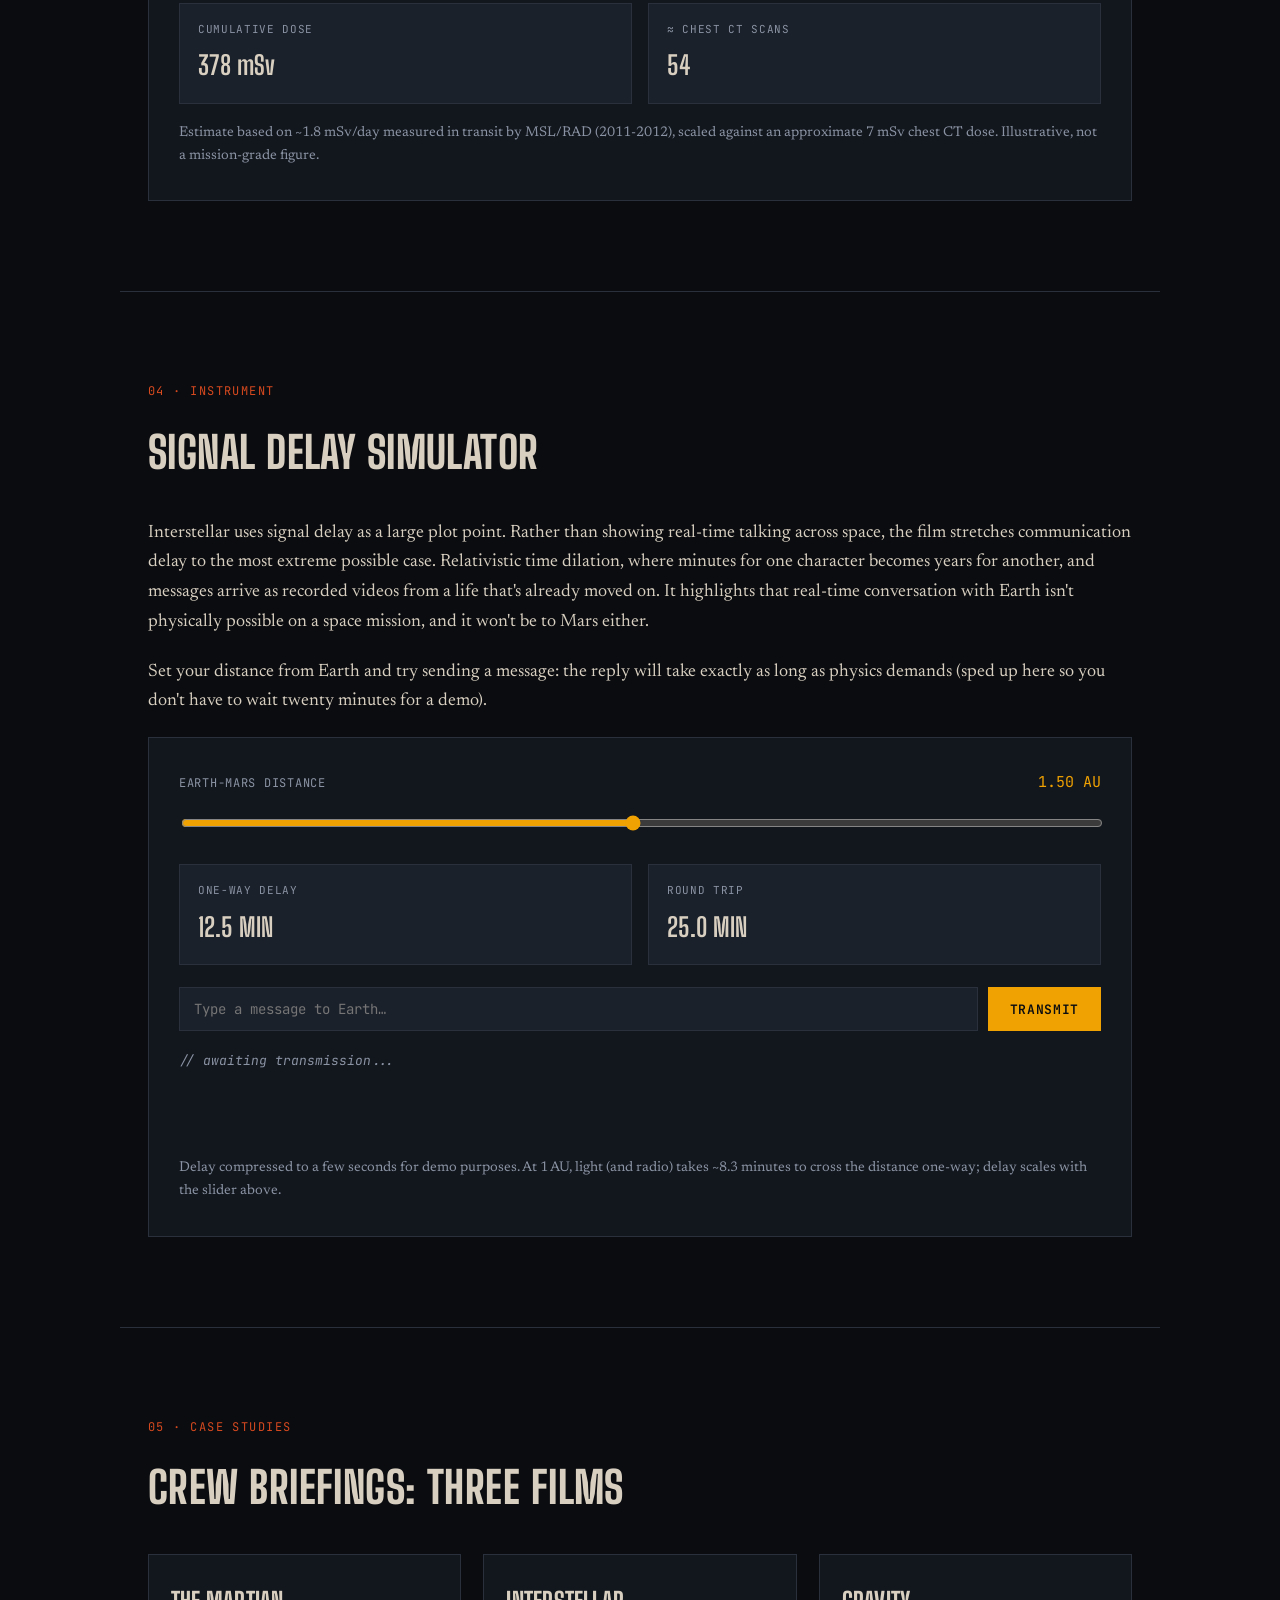
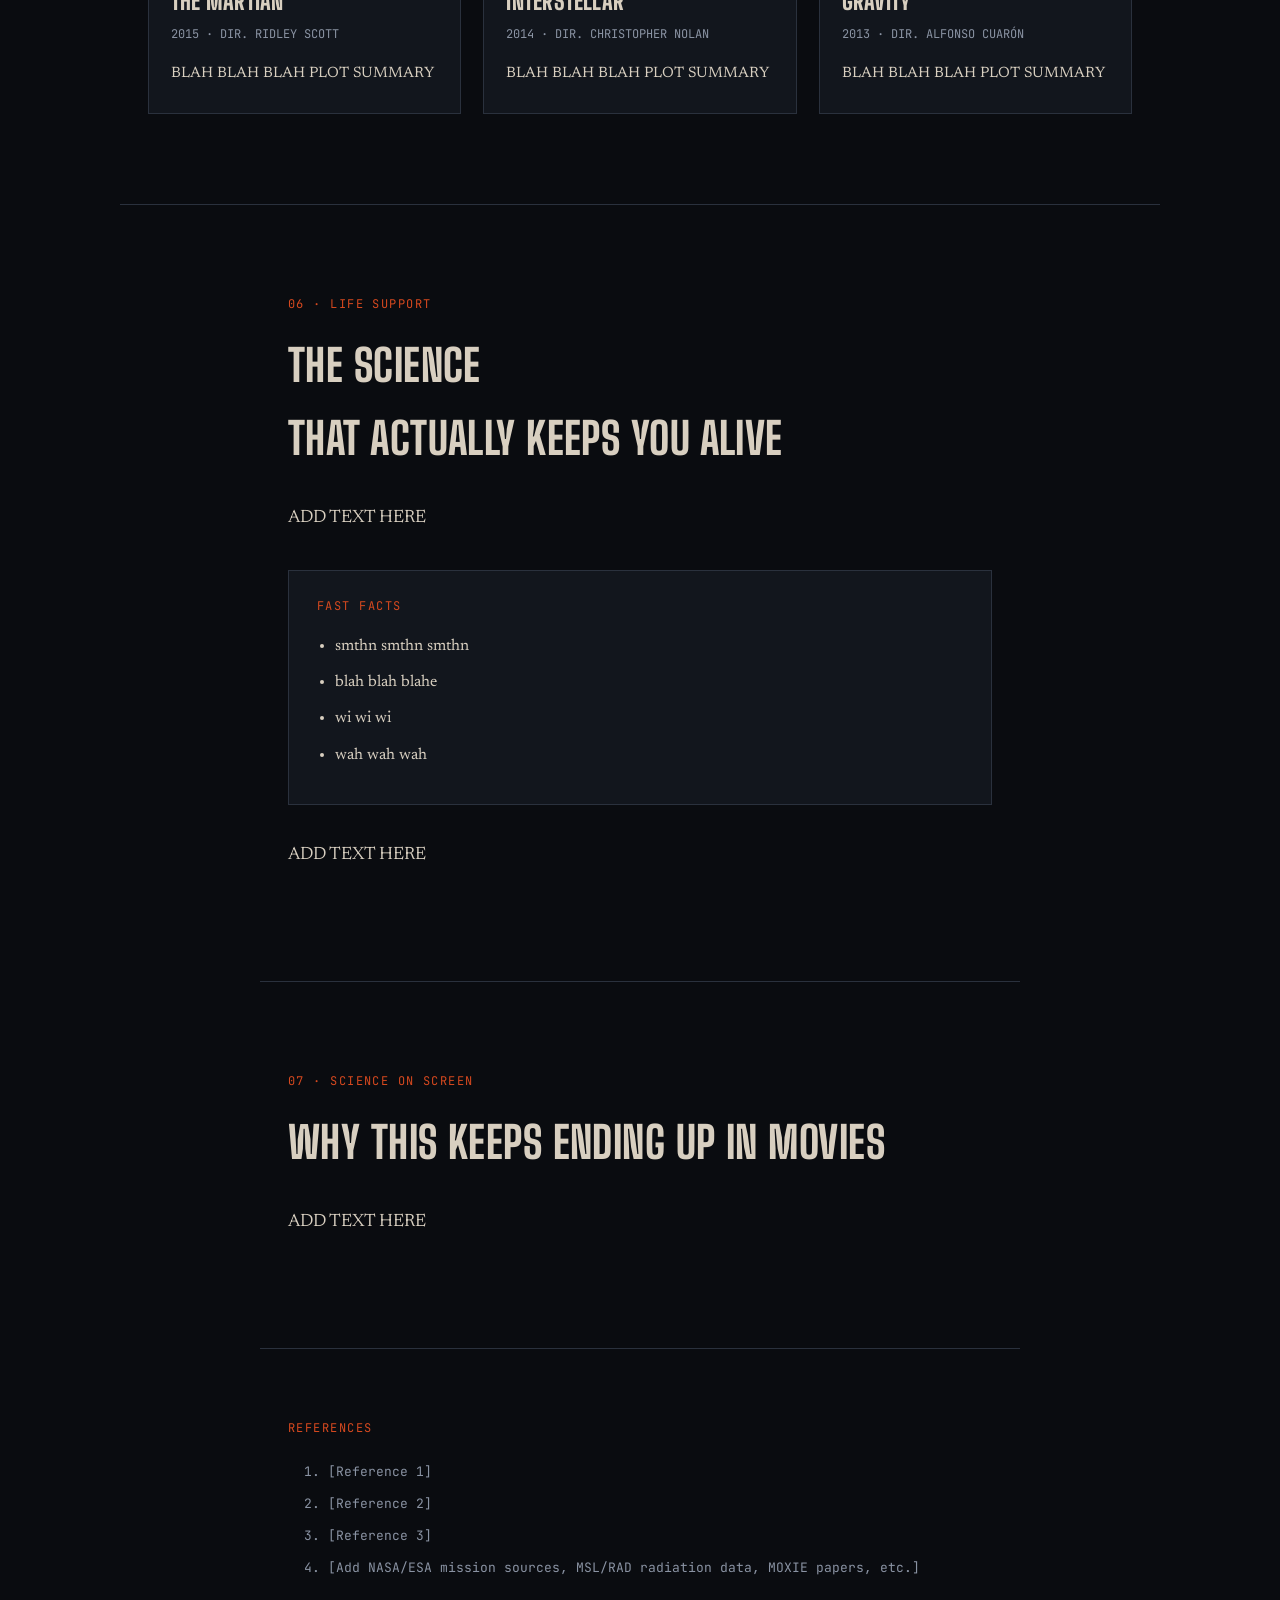
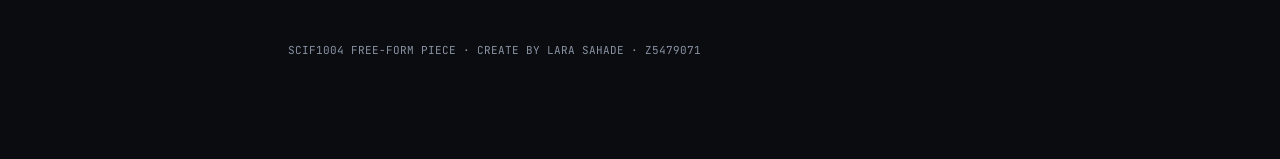
==== commit 3896a590: "Added interstallar reference for signal delay" ====
--- a/space-survival-handbook.html
+++ b/space-survival-handbook.html
@@ -120,9 +120,25 @@
       <div class="section-label">03 · INSTRUMENT</div>
       <h2 class="title">Radiation dose calculator</h2>
       <p>
-        Drag to set your transit time and see what it actually costs you, based
-        on dose rates measured by NASA's Curiosity rover (MSL/RAD instrument) en
-        route to Mars.
+        Radiation has a strange relationship with cinema. When it shows up on
+        the screen, it's rarely the villain. Instead, a dose of gamma rays
+        creates the Hulk. Cosmic rays gives the Fantastic Four their powers.
+        Peter Parker was bit by a radioactive spider becoming spiderman.
+        Radiation is what turned an ordinary person into something
+        extraordinary.
+      </p>
+
+      <p>
+        When it comes to radiation on a trip to Mara, it works a lot
+        differently. It's a slow invisible and cumulative cost that adds up over
+        the transit. This is likely why it rarely makes it into a space movie
+        script, as theres no specific frame that could capture its effects. Drag
+        to set your transit time and see what it actually costs you.
+      </p>
+
+      <p>
+        Based on dose rates measured by NASA's Curiosity rover (MSL/RAD
+        instrument) en route to Mars.
       </p>
       <div class="instrument">
         <p style="font-size: 15px; color: var(--text-dim); margin-bottom: 24px">
@@ -177,11 +193,21 @@
       <div class="section-label">04 · INSTRUMENT</div>
       <h2 class="title">Signal delay simulator</h2>
       <p>
-        Real-time conversation with Earth isn't physically possible on a Mars
-        mission. Set your distance from Earth and try sending a message: the
-        reply will take exactly as long as physics demands (sped up here so you
-        don't have to wait twenty minutes for a demo).
-      </p>
+        Interstellar uses signal delay as a large plot point. Rather than
+        showing real-time talking across space, the film stretches communication
+        delay to the most extreme possible case. Relativistic time dilation,
+        where minutes for one character becomes years for another, and messages
+        arrive as recorded videos from a life that's already moved on. It
+        highlights that real-time conversation with Earth isn't physically
+        possible on a space mission, and it won't be to Mars either.
+      </p>
+
+      <p>
+        Set your distance from Earth and try sending a message: the reply will
+        take exactly as long as physics demands (sped up here so you don't have
+        to wait twenty minutes for a demo).
+      </p>
+
       <div class="instrument">
         <div class="instrument-row">
           <label
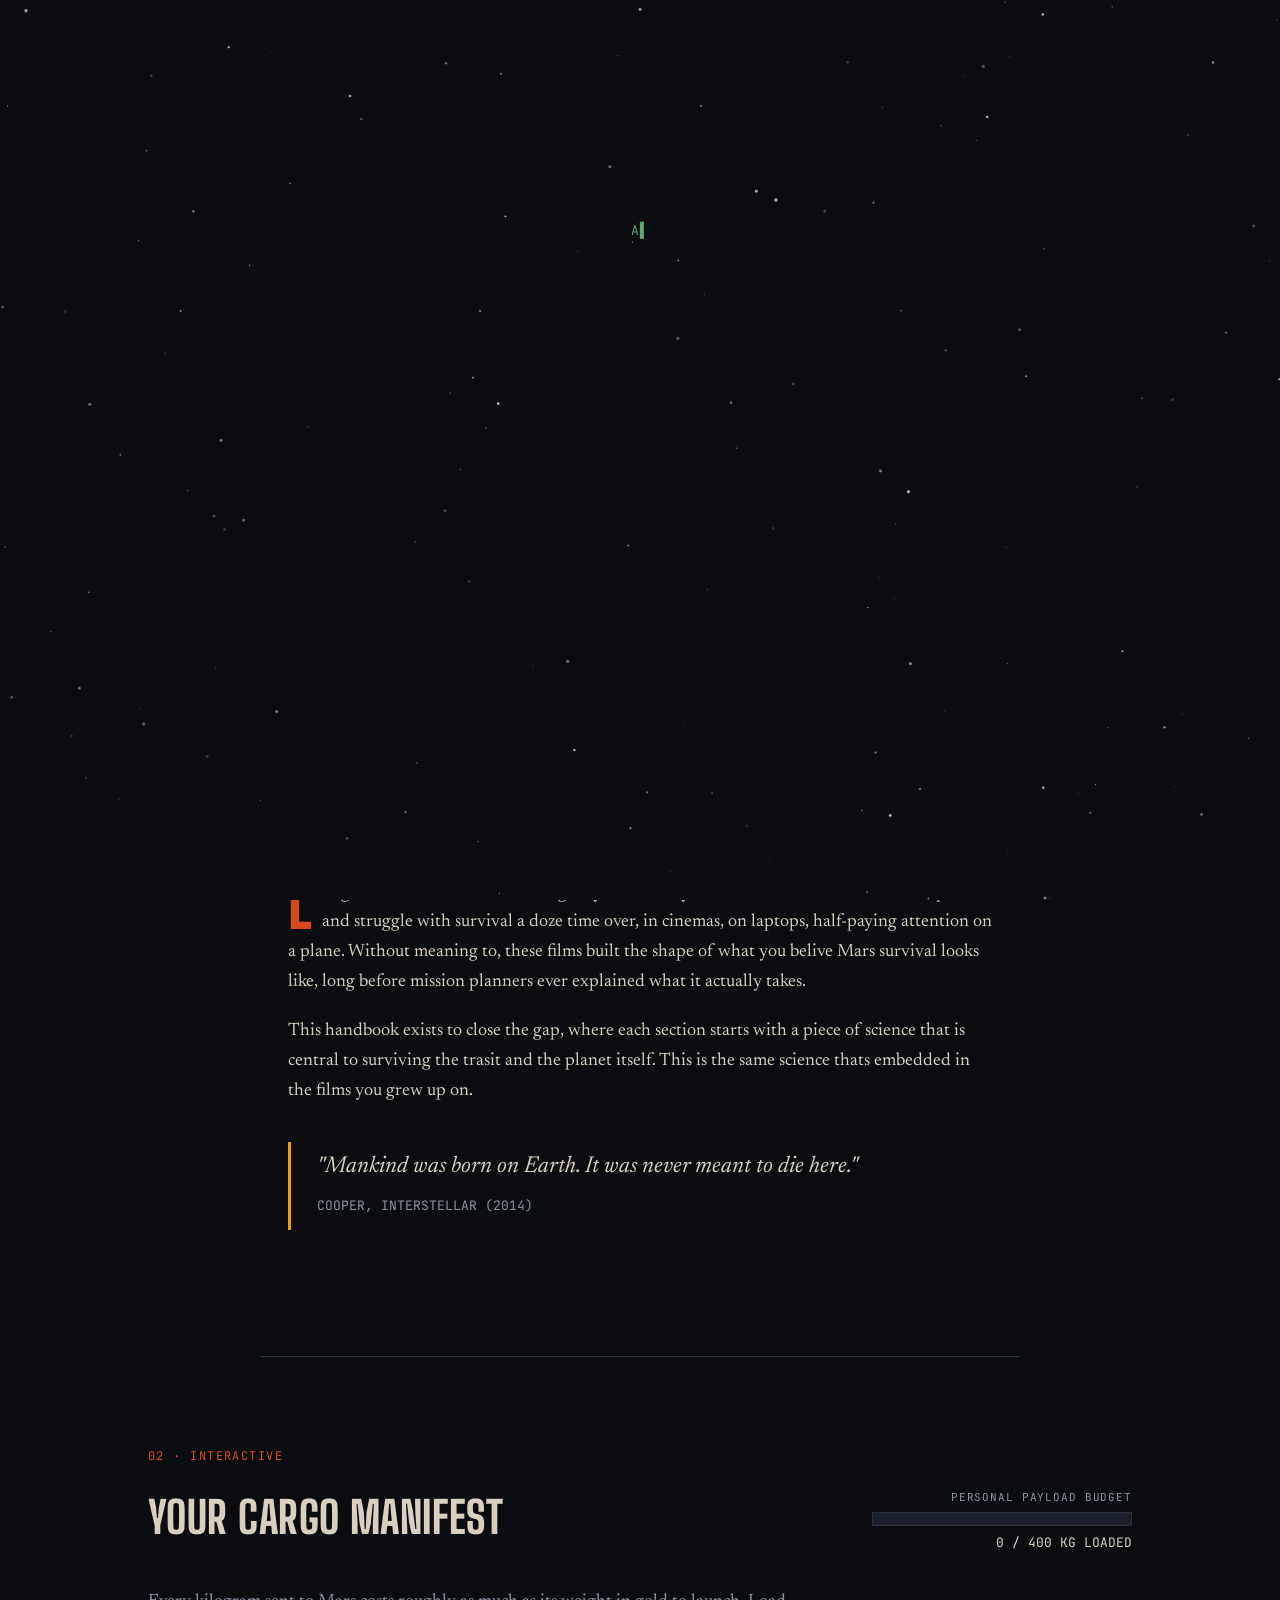
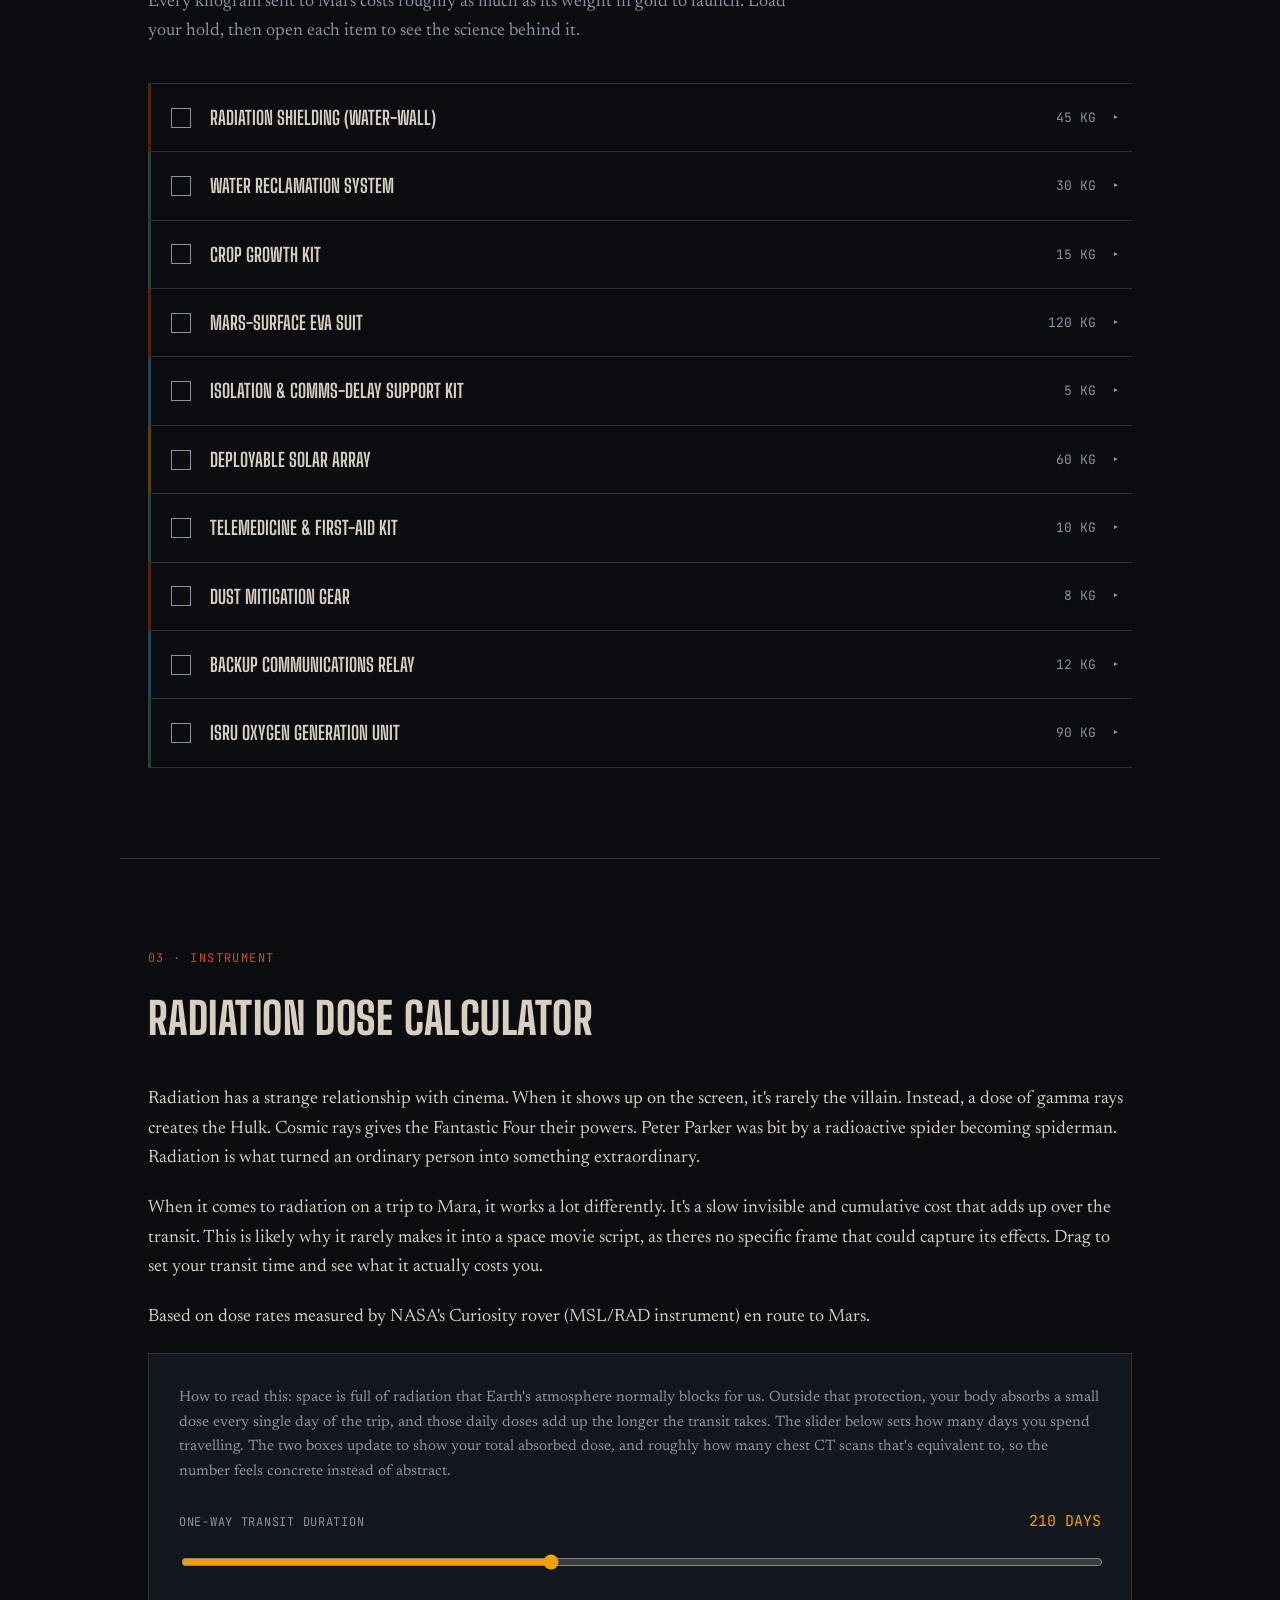
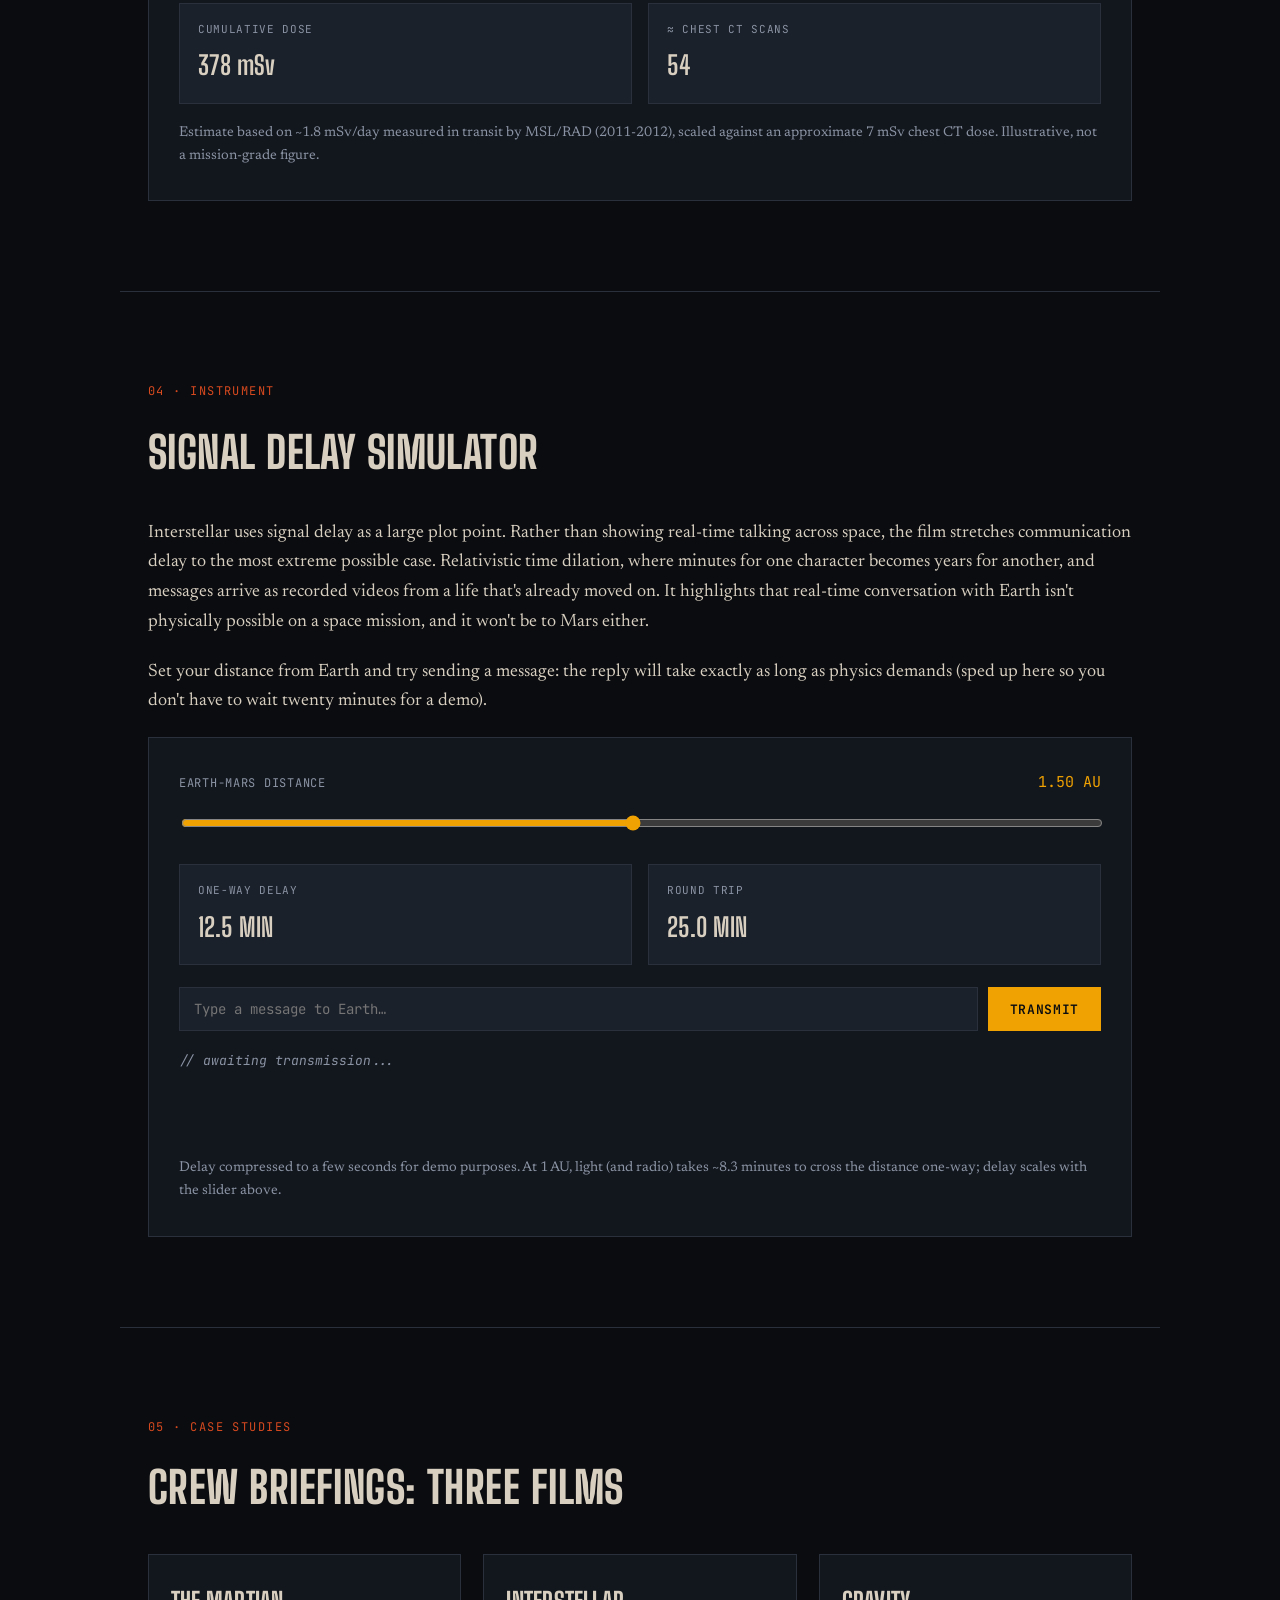
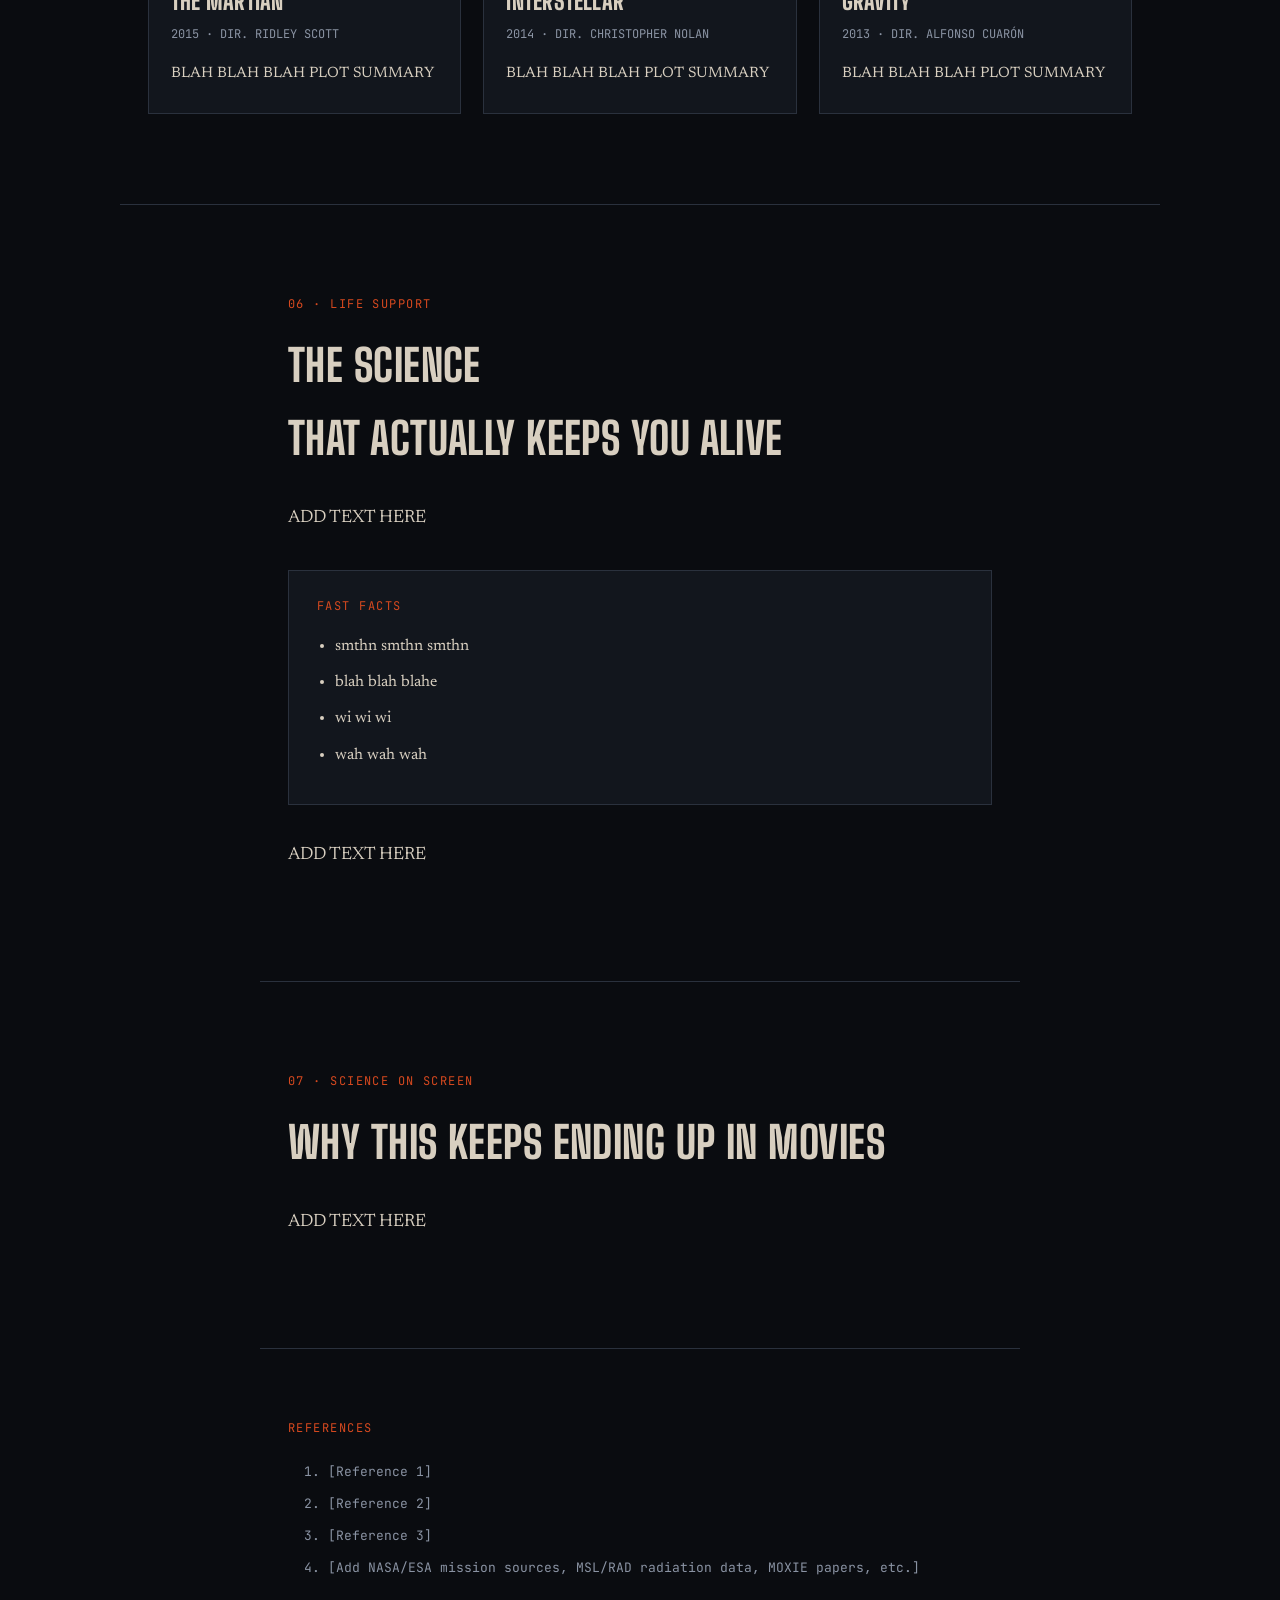
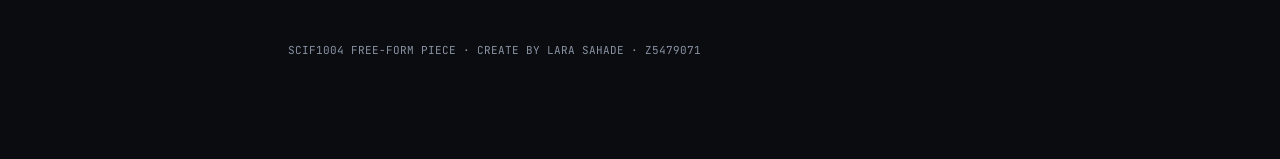
==== commit 24cede1d: "Removed comments" ====
--- a/space-survival-handbook.html
+++ b/space-survival-handbook.html
@@ -270,28 +270,16 @@
         <div class="film-card">
           <h3>The Martian</h3>
           <div class="film-year">2015 · DIR. RIDLEY SCOTT</div>
-          <!-- <div class="accuracy-label">SCIENTIFIC PLAUSIBILITY</div> -->
-          <!-- <div class="accuracy-track">
-            <div class="accuracy-fill" style="width: 82%"></div>
-          </div> -->
           <p>BLAH BLAH BLAH PLOT SUMMARY</p>
         </div>
         <div class="film-card">
           <h3>Interstellar</h3>
           <div class="film-year">2014 · DIR. CHRISTOPHER NOLAN</div>
-          <!-- <div class="accuracy-label">SCIENTIFIC PLAUSIBILITY</div> -->
-          <!-- <div class="accuracy-track">
-            <div class="accuracy-fill" style="width: 55%"></div>
-          </div> -->
           <p>BLAH BLAH BLAH PLOT SUMMARY</p>
         </div>
         <div class="film-card">
           <h3>Gravity</h3>
           <div class="film-year">2013 · DIR. ALFONSO CUARÓN</div>
-          <!-- <div class="accuracy-label">SCIENTIFIC PLAUSIBILITY</div> -->
-          <!-- <div class="accuracy-track">
-            <div class="accuracy-fill" style="width: 38%"></div>
-          </div> -->
           <p>BLAH BLAH BLAH PLOT SUMMARY</p>
         </div>
       </div>
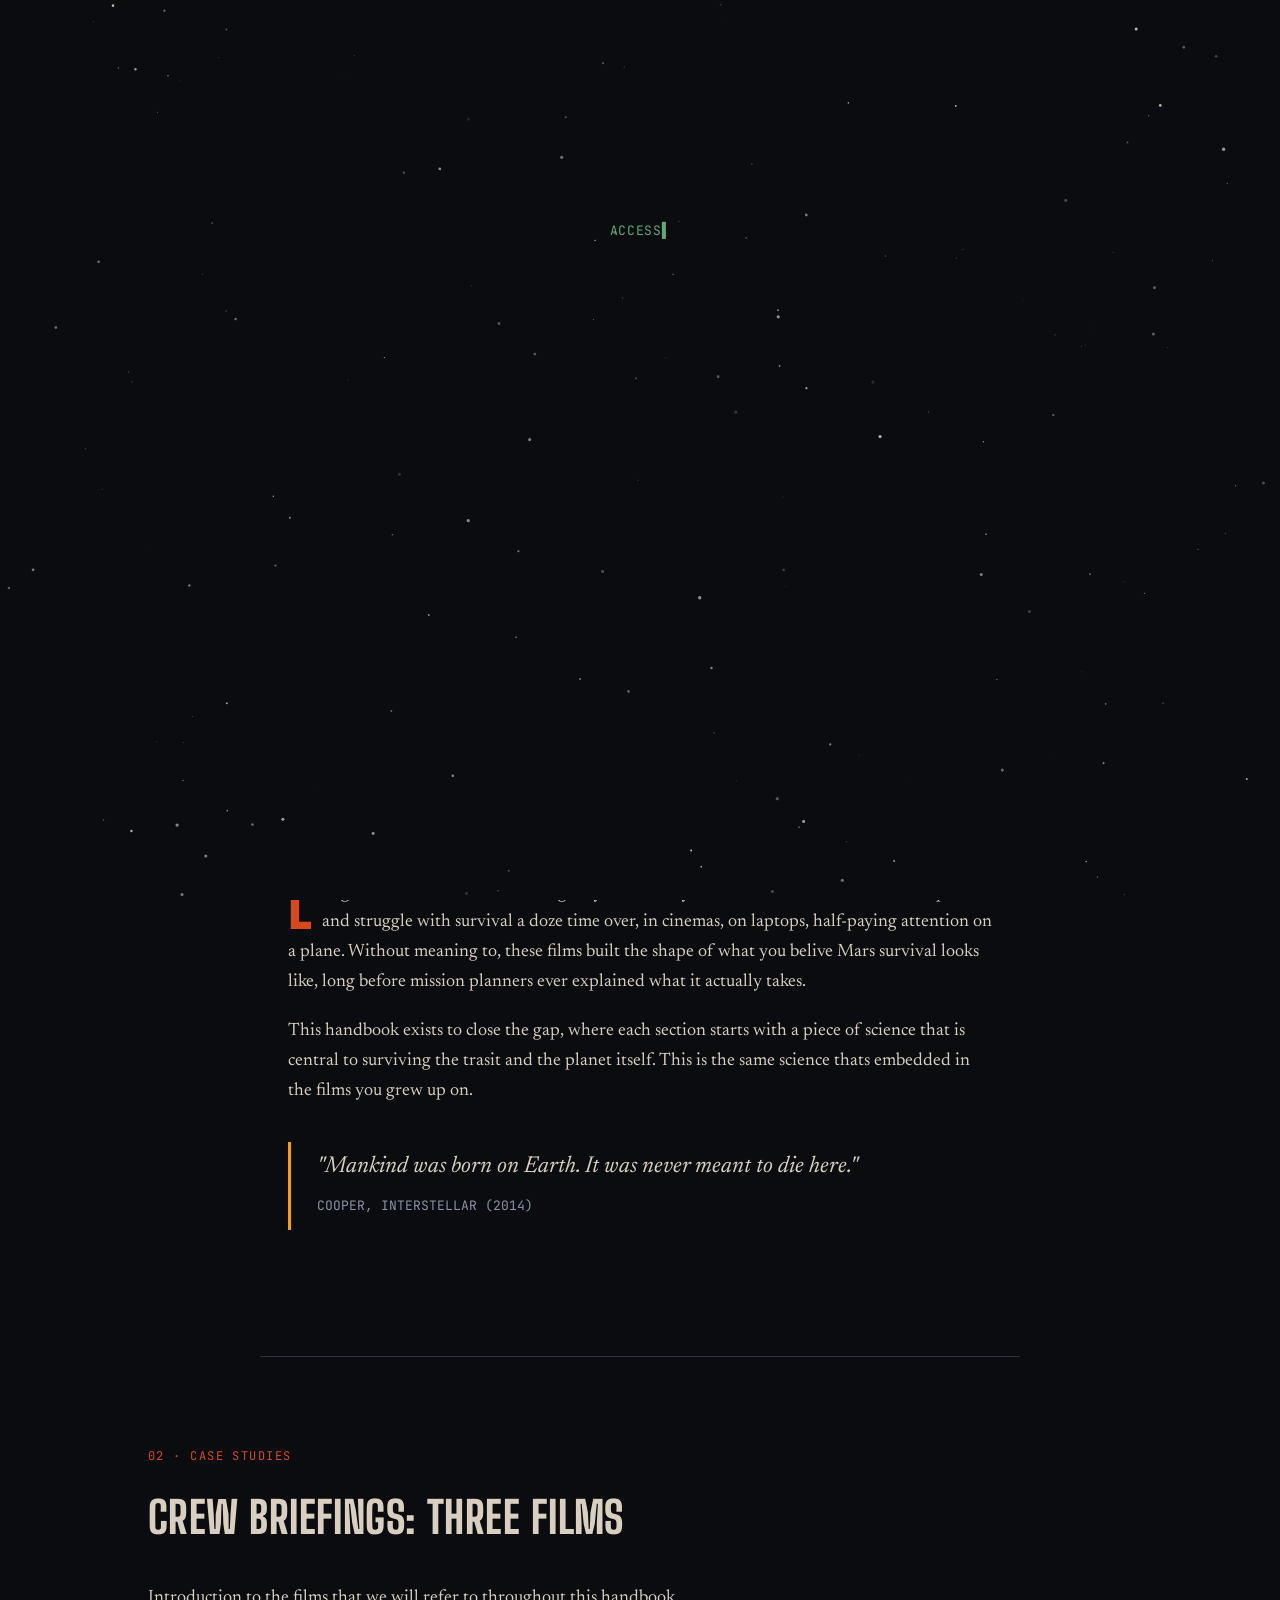
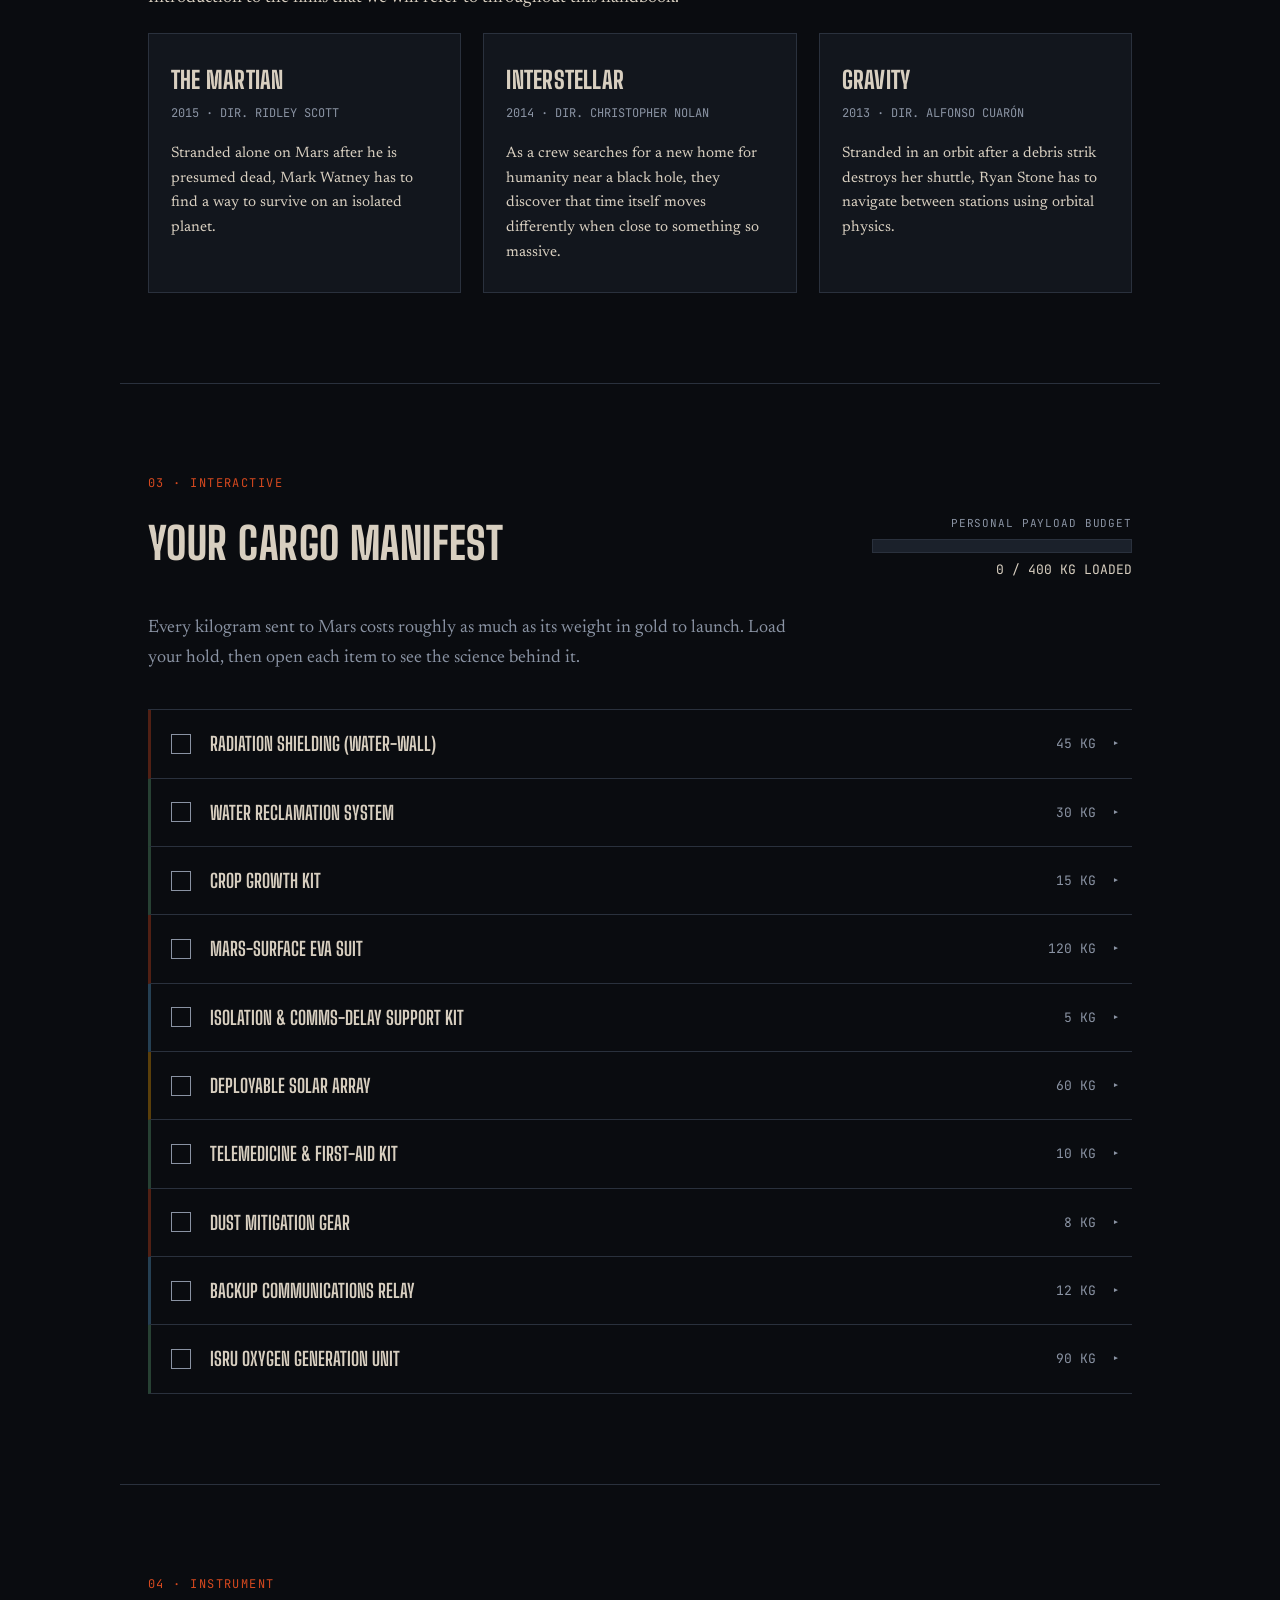
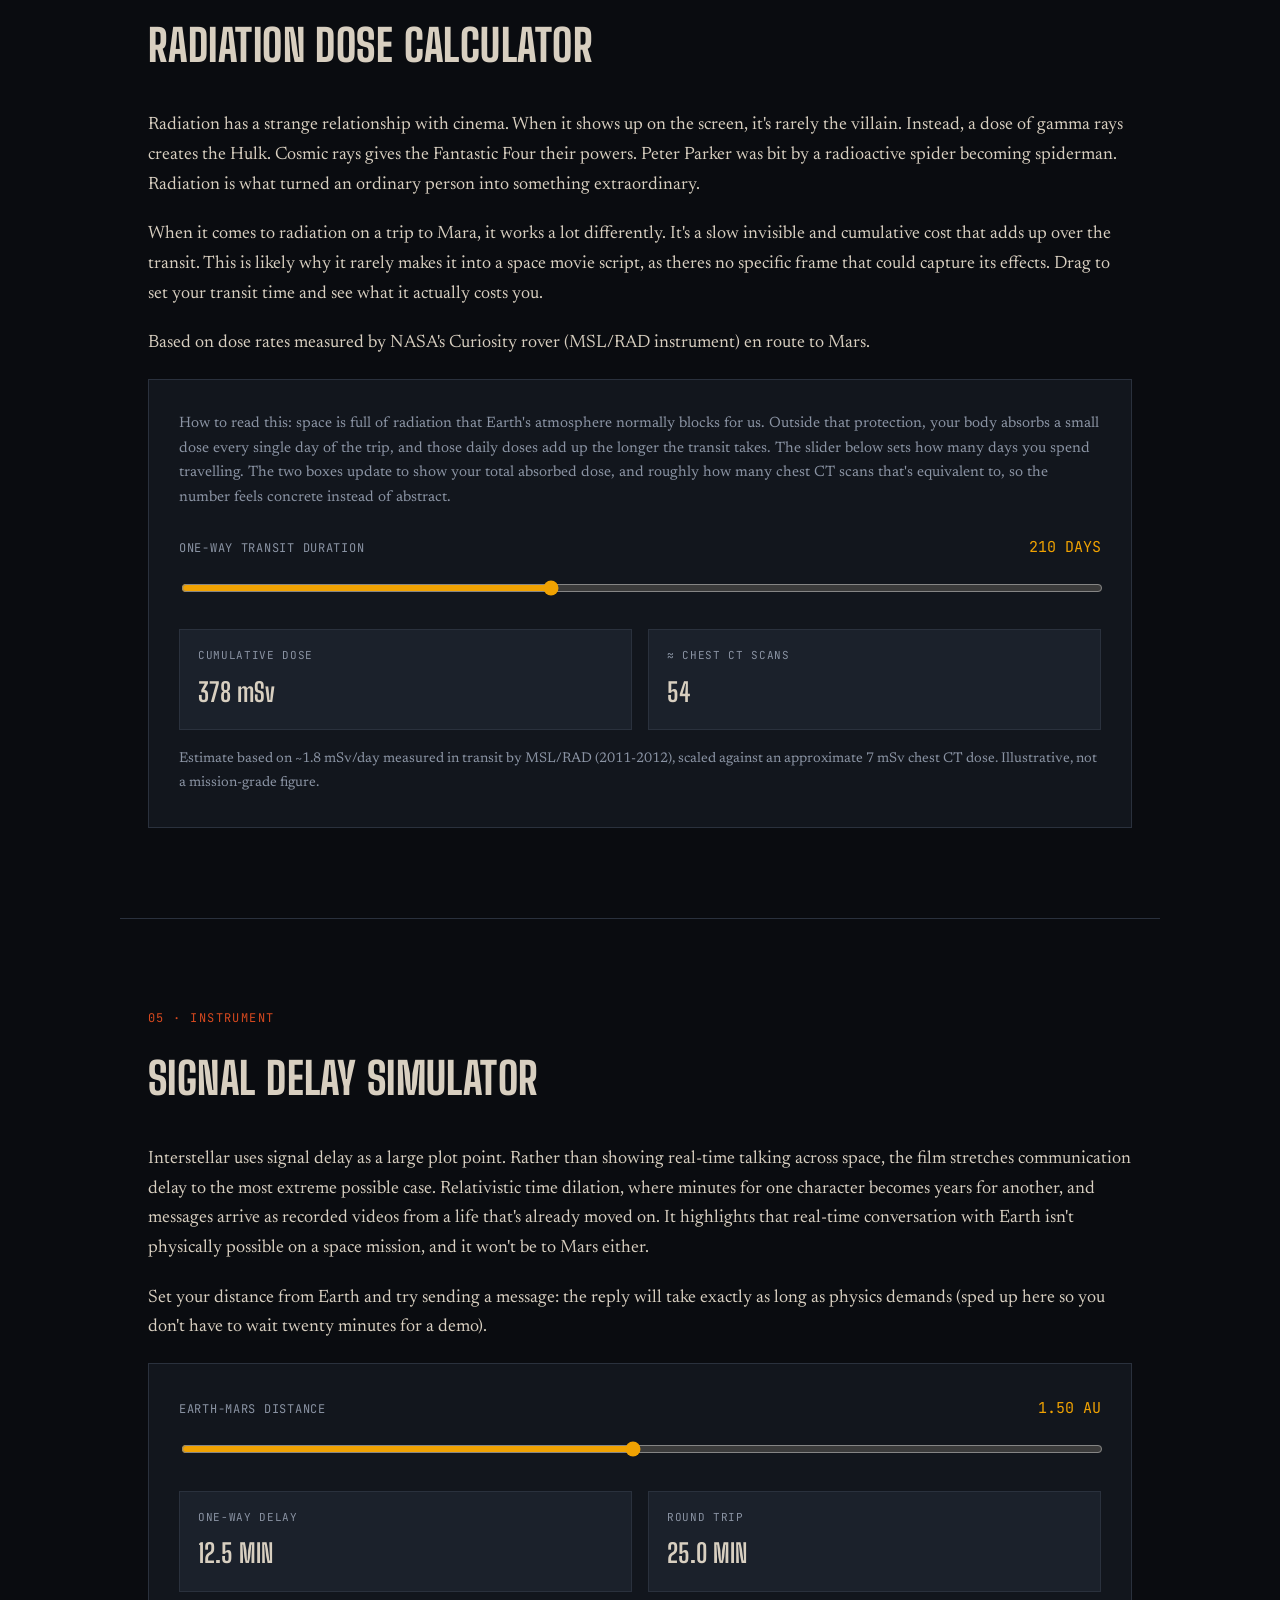
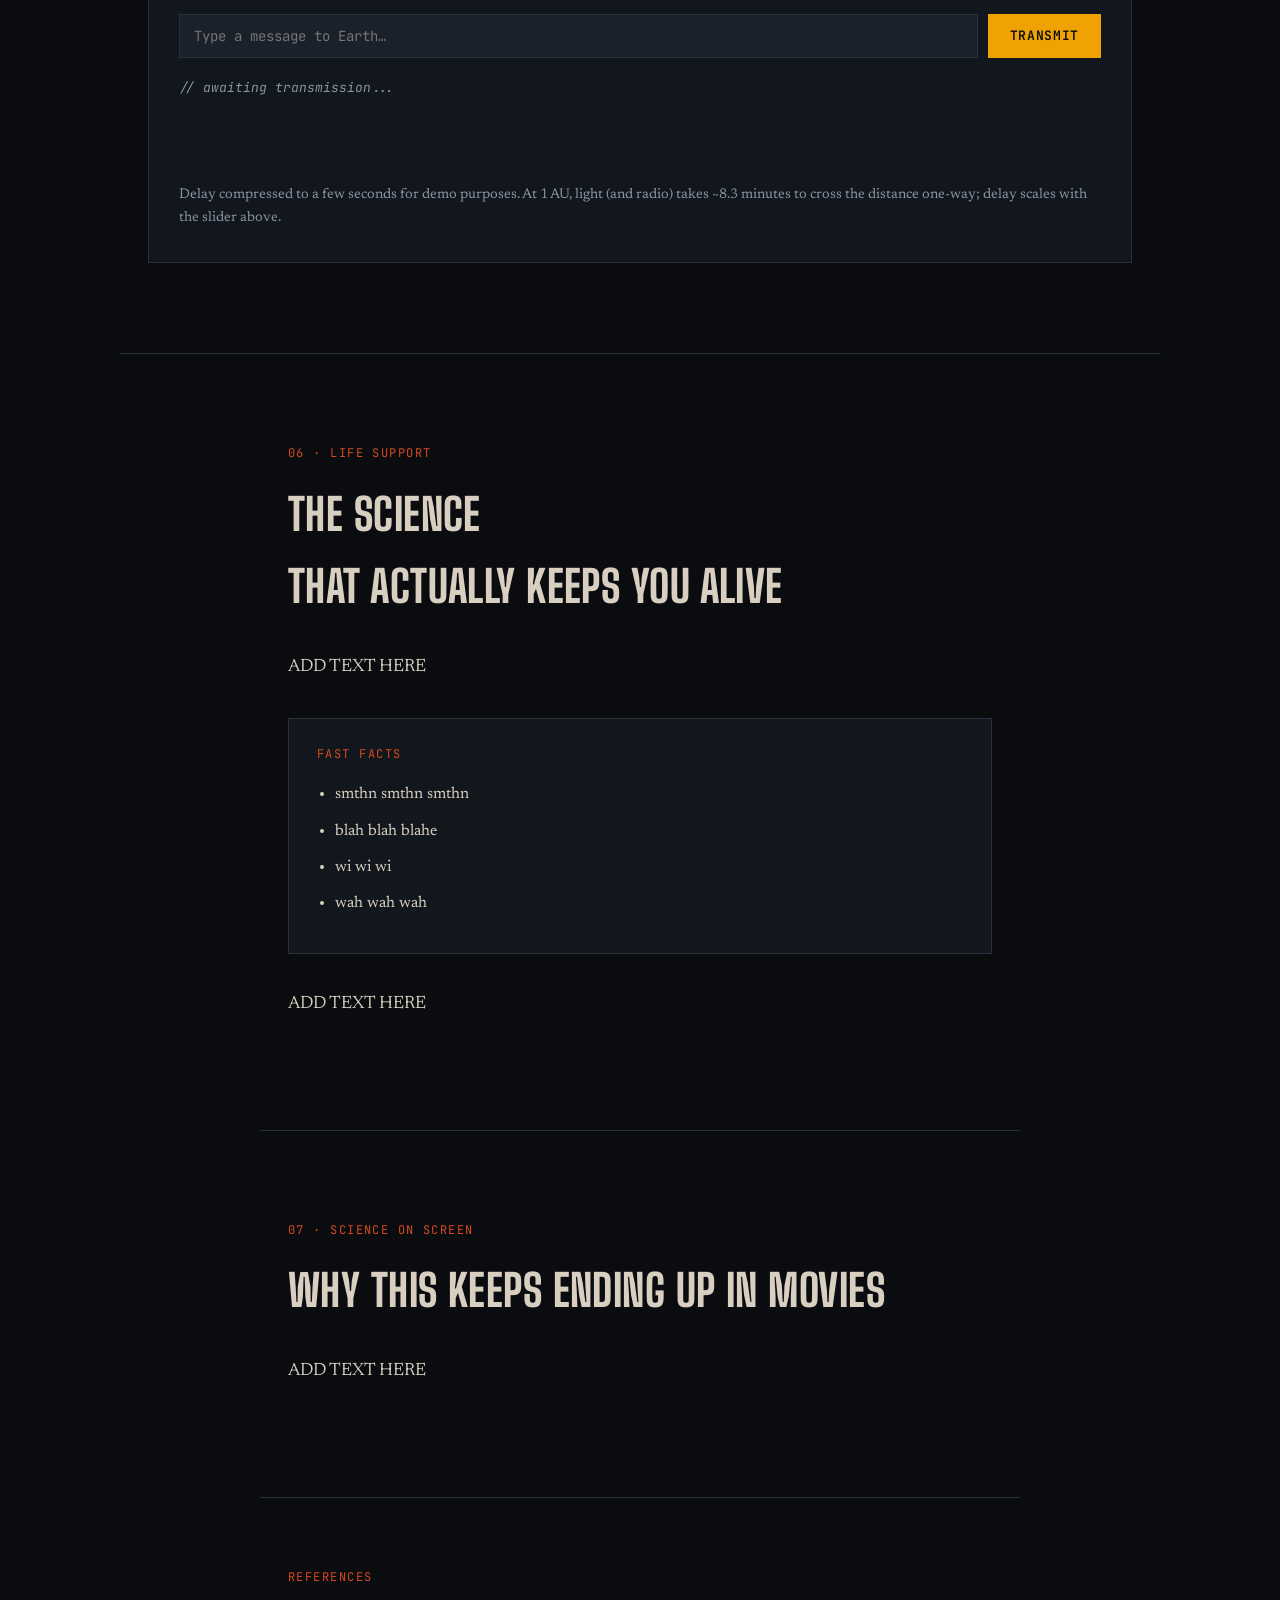
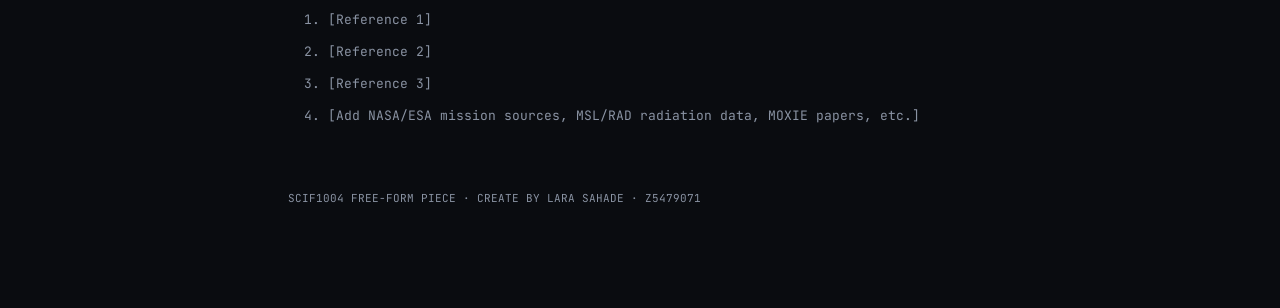
==== commit 6cf09878: "Added introduction to each of the films" ====
--- a/space-survival-handbook.html
+++ b/space-survival-handbook.html
@@ -96,8 +96,44 @@
       </blockquote>
     </section>
 
+    <section class="wide" id="films">
+      <div class="section-label">02 · CASE STUDIES</div>
+      <h2 class="title">Crew briefings: three films</h2>
+      <p>
+        Introduction to the films that we will refer to throughout this
+        handbook.
+      </p>
+      <div class="film-grid">
+        <div class="film-card">
+          <h3>The Martian</h3>
+          <div class="film-year">2015 · DIR. RIDLEY SCOTT</div>
+          <p>
+            Stranded alone on Mars after he is presumed dead, Mark Watney has to
+            find a way to survive on an isolated planet.
+          </p>
+        </div>
+        <div class="film-card">
+          <h3>Interstellar</h3>
+          <div class="film-year">2014 · DIR. CHRISTOPHER NOLAN</div>
+          <p>
+            As a crew searches for a new home for humanity near a black hole,
+            they discover that time itself moves differently when close to
+            something so massive.
+          </p>
+        </div>
+        <div class="film-card">
+          <h3>Gravity</h3>
+          <div class="film-year">2013 · DIR. ALFONSO CUARÓN</div>
+          <p>
+            Stranded in an orbit after a debris strik destroys her shuttle, Ryan
+            Stone has to navigate between stations using orbital physics.
+          </p>
+        </div>
+      </div>
+    </section>
+
     <section class="wide" id="manifest">
-      <div class="section-label">02 · INTERACTIVE</div>
+      <div class="section-label">03 · INTERACTIVE</div>
       <div class="manifest-head">
         <h2 class="title" style="margin-bottom: 0">Your cargo manifest</h2>
         <div class="gauge-wrap">
@@ -117,7 +153,7 @@
     </section>
 
     <section class="wide" id="radiation">
-      <div class="section-label">03 · INSTRUMENT</div>
+      <div class="section-label">04 · INSTRUMENT</div>
       <h2 class="title">Radiation dose calculator</h2>
       <p>
         Radiation has a strange relationship with cinema. When it shows up on
@@ -190,7 +226,7 @@
     </section>
 
     <section class="wide" id="comlink">
-      <div class="section-label">04 · INSTRUMENT</div>
+      <div class="section-label">05 · INSTRUMENT</div>
       <h2 class="title">Signal delay simulator</h2>
       <p>
         Interstellar uses signal delay as a large plot point. Rather than
@@ -263,28 +299,6 @@
       </div>
     </section>
 
-    <section class="wide" id="films">
-      <div class="section-label">05 · CASE STUDIES</div>
-      <h2 class="title">Crew briefings: three films</h2>
-      <div class="film-grid">
-        <div class="film-card">
-          <h3>The Martian</h3>
-          <div class="film-year">2015 · DIR. RIDLEY SCOTT</div>
-          <p>BLAH BLAH BLAH PLOT SUMMARY</p>
-        </div>
-        <div class="film-card">
-          <h3>Interstellar</h3>
-          <div class="film-year">2014 · DIR. CHRISTOPHER NOLAN</div>
-          <p>BLAH BLAH BLAH PLOT SUMMARY</p>
-        </div>
-        <div class="film-card">
-          <h3>Gravity</h3>
-          <div class="film-year">2013 · DIR. ALFONSO CUARÓN</div>
-          <p>BLAH BLAH BLAH PLOT SUMMARY</p>
-        </div>
-      </div>
-    </section>
-
     <section>
       <div class="section-label">06 · LIFE SUPPORT</div>
       <h2 class="title">The science<br />that actually keeps you alive</h2>
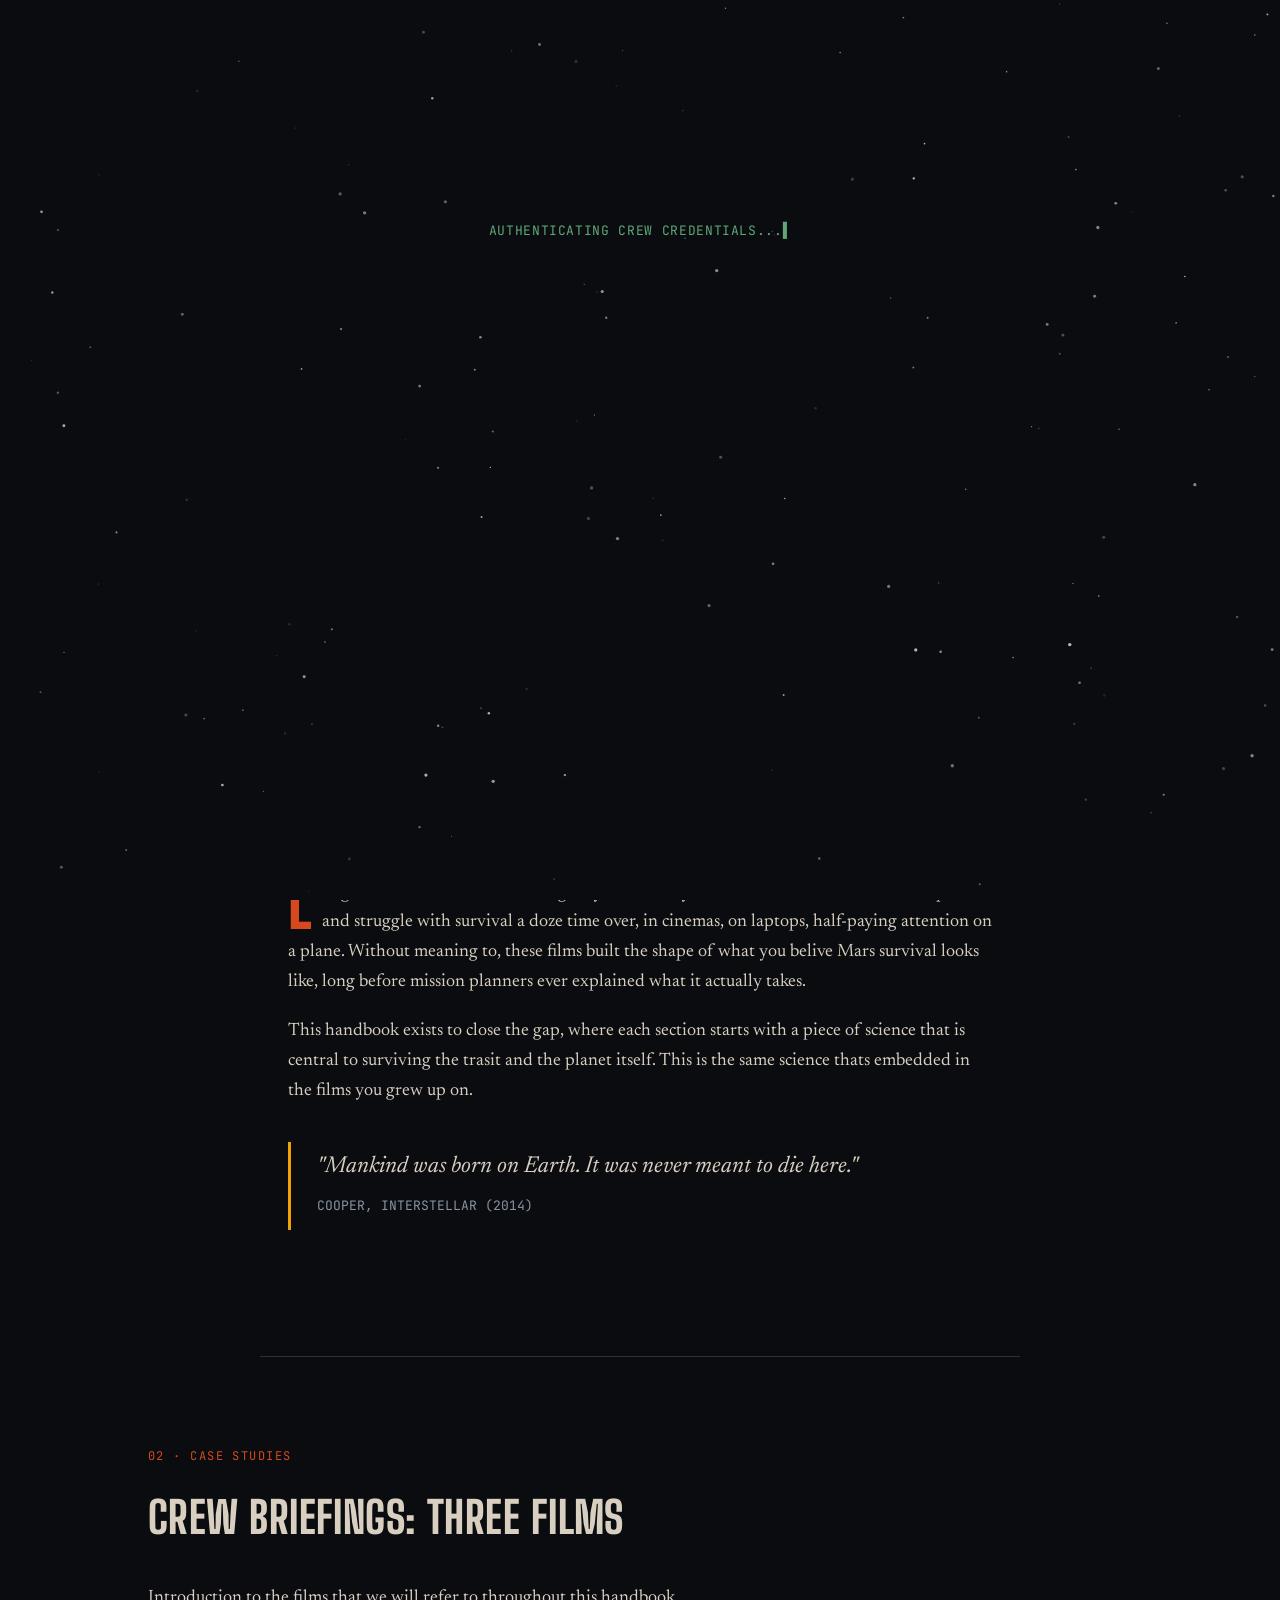
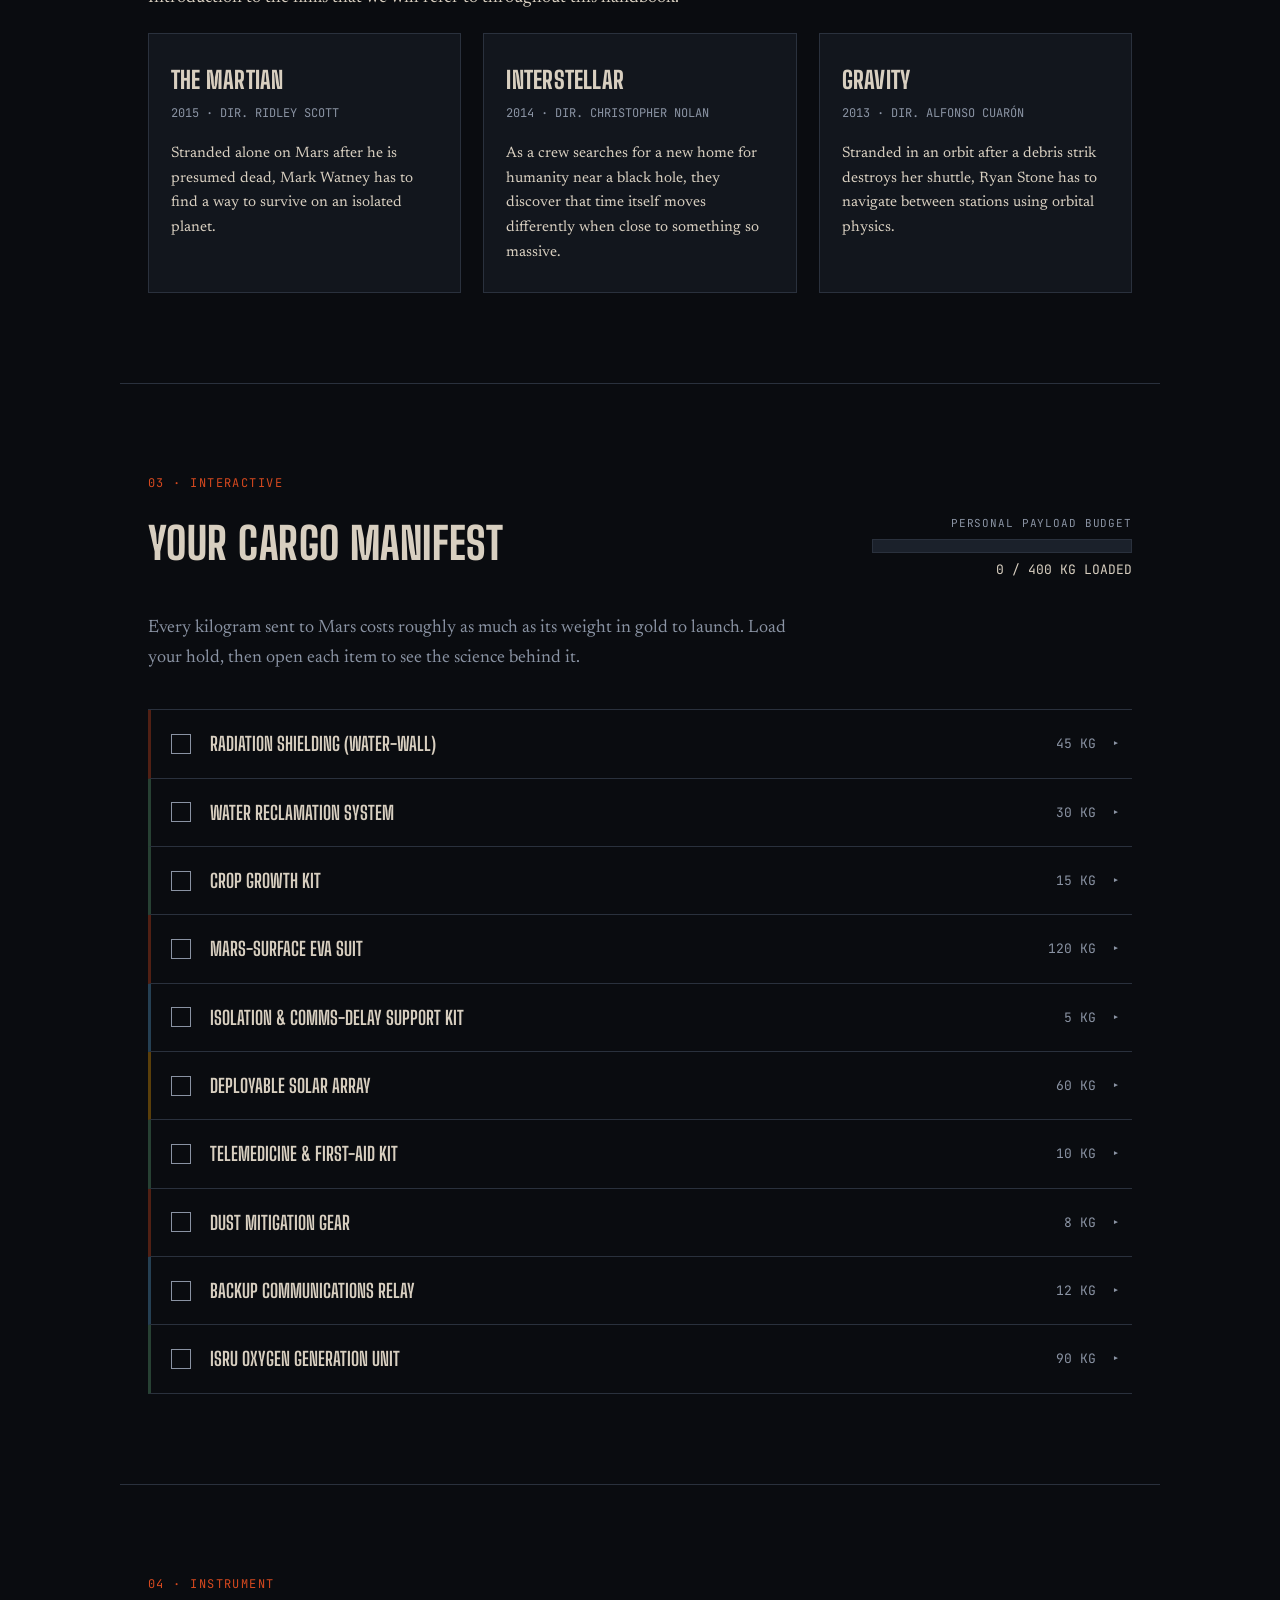
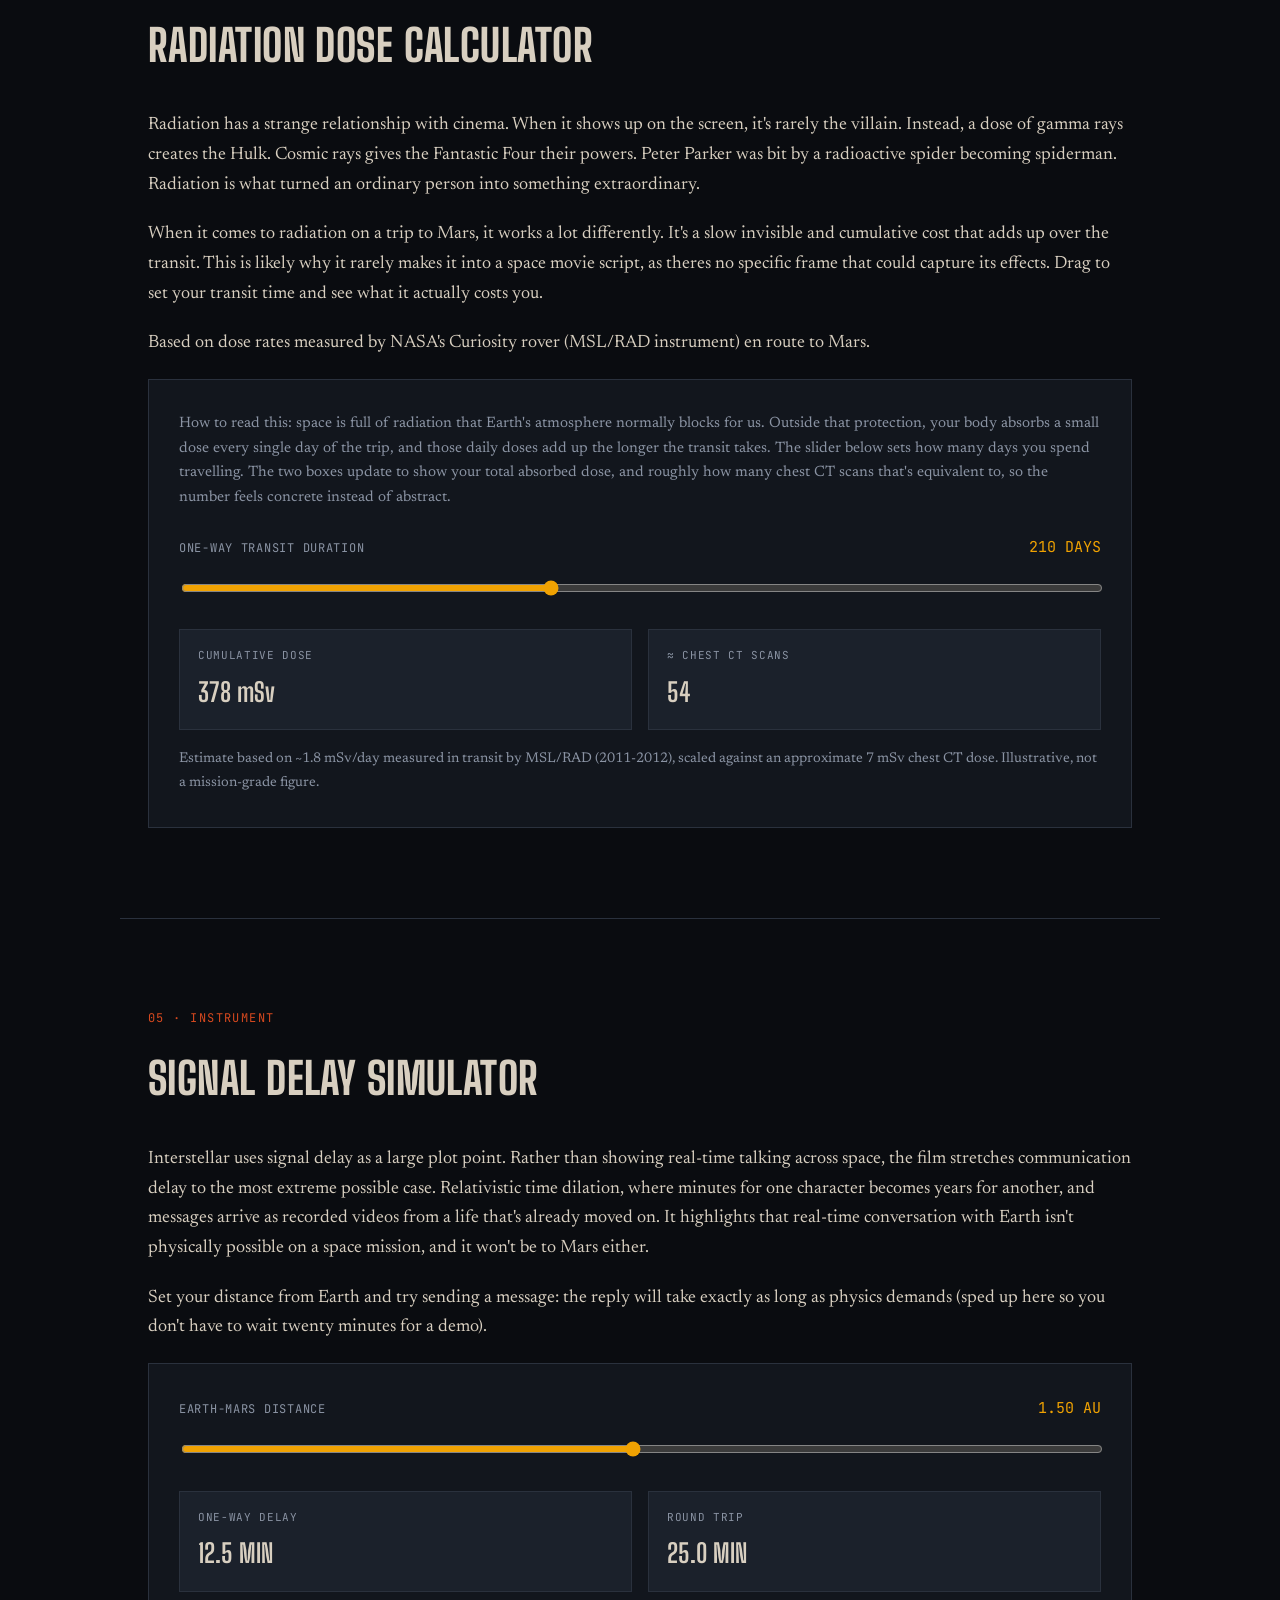
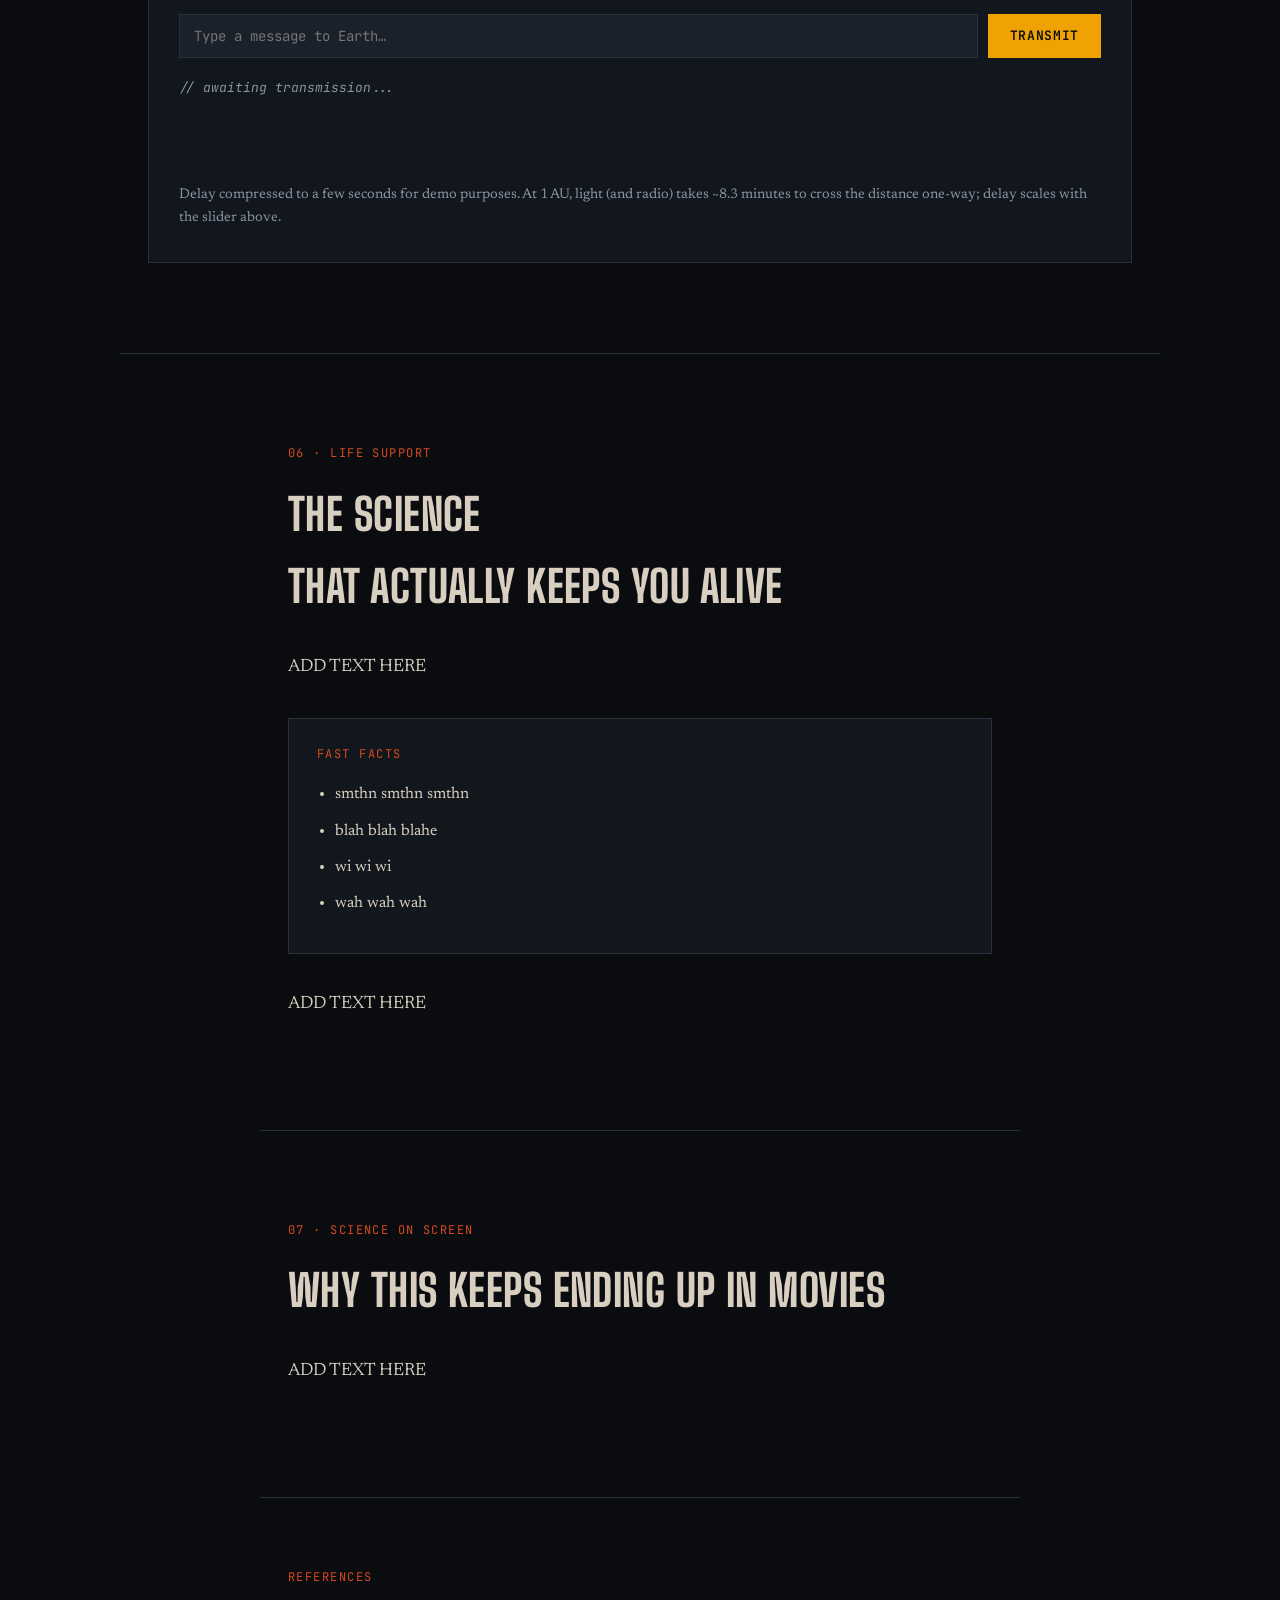
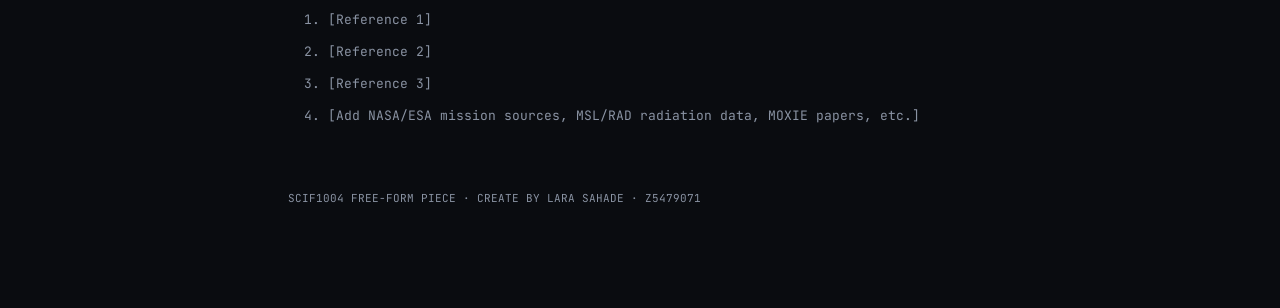
==== commit 7758fad2: "Fixed typo" ====
--- a/space-survival-handbook.html
+++ b/space-survival-handbook.html
@@ -165,7 +165,7 @@
       </p>
 
       <p>
-        When it comes to radiation on a trip to Mara, it works a lot
+        When it comes to radiation on a trip to Mars, it works a lot
         differently. It's a slow invisible and cumulative cost that adds up over
         the transit. This is likely why it rarely makes it into a space movie
         script, as theres no specific frame that could capture its effects. Drag
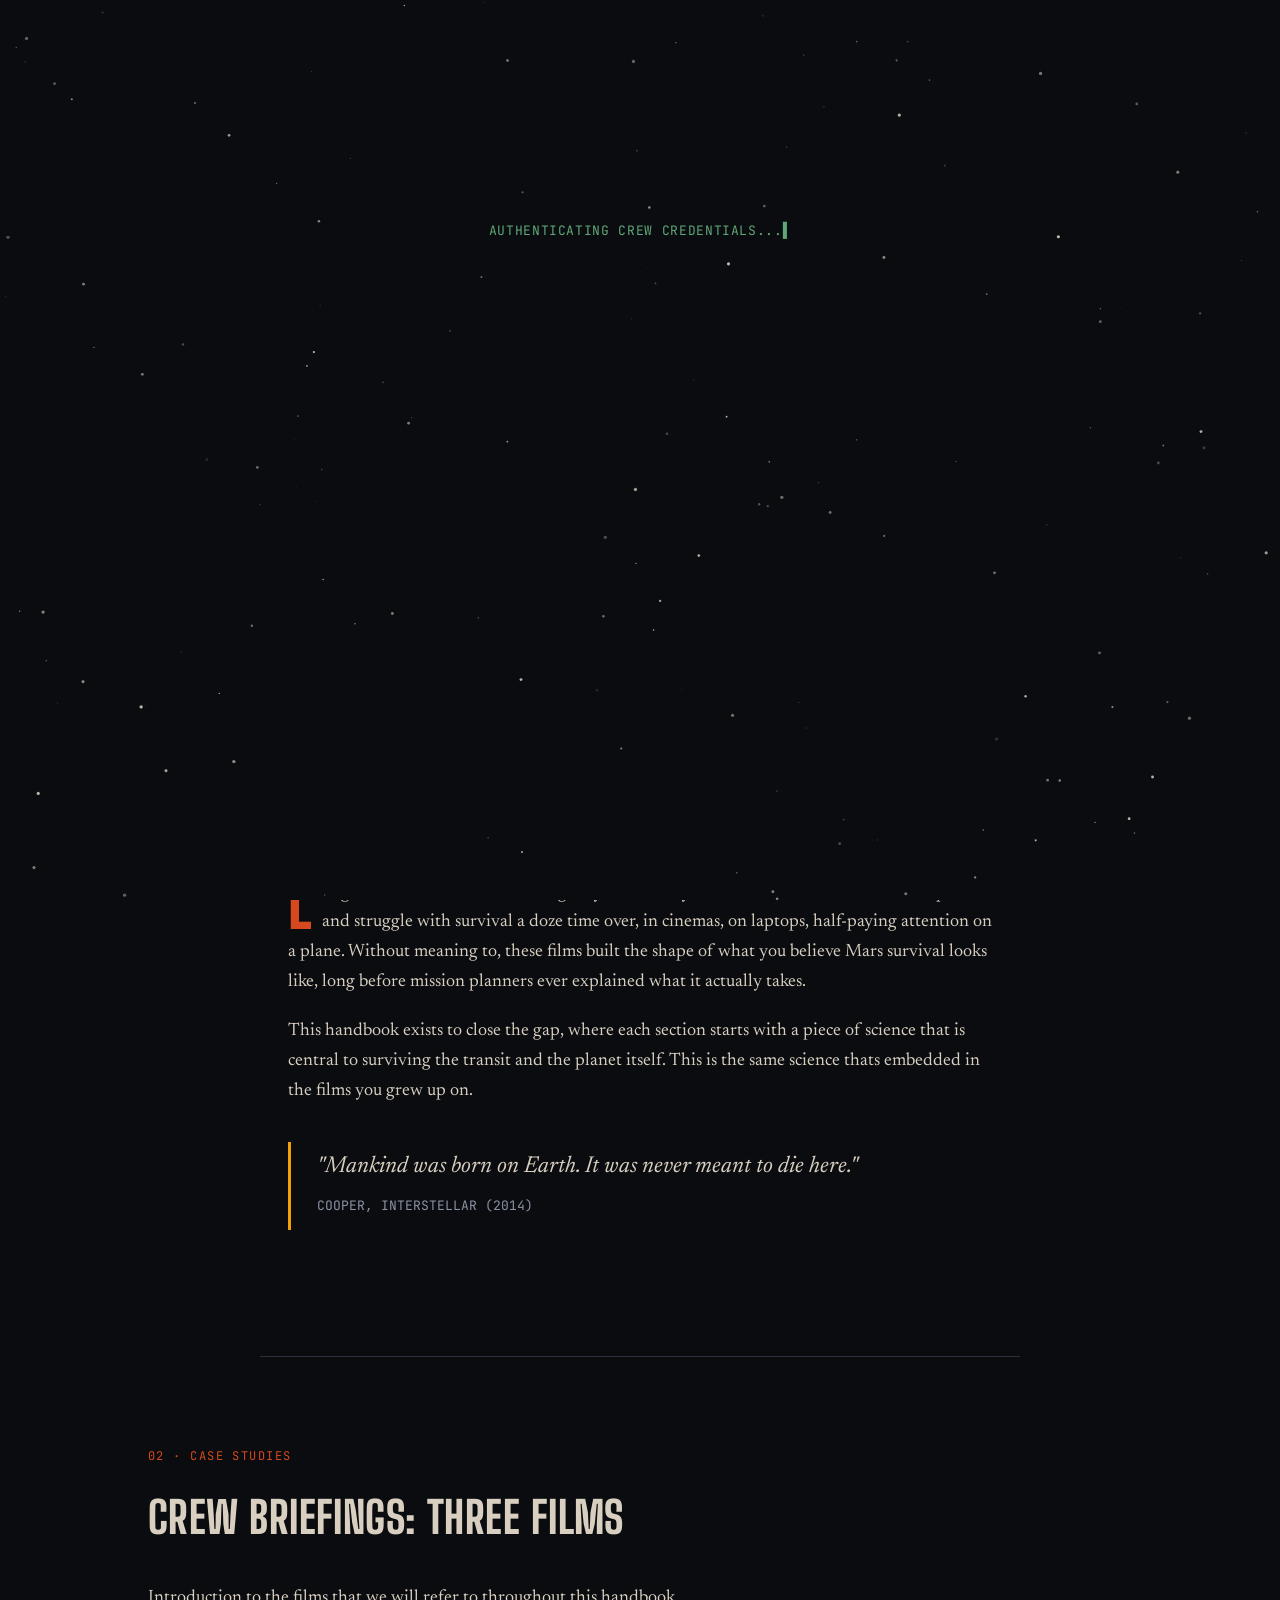
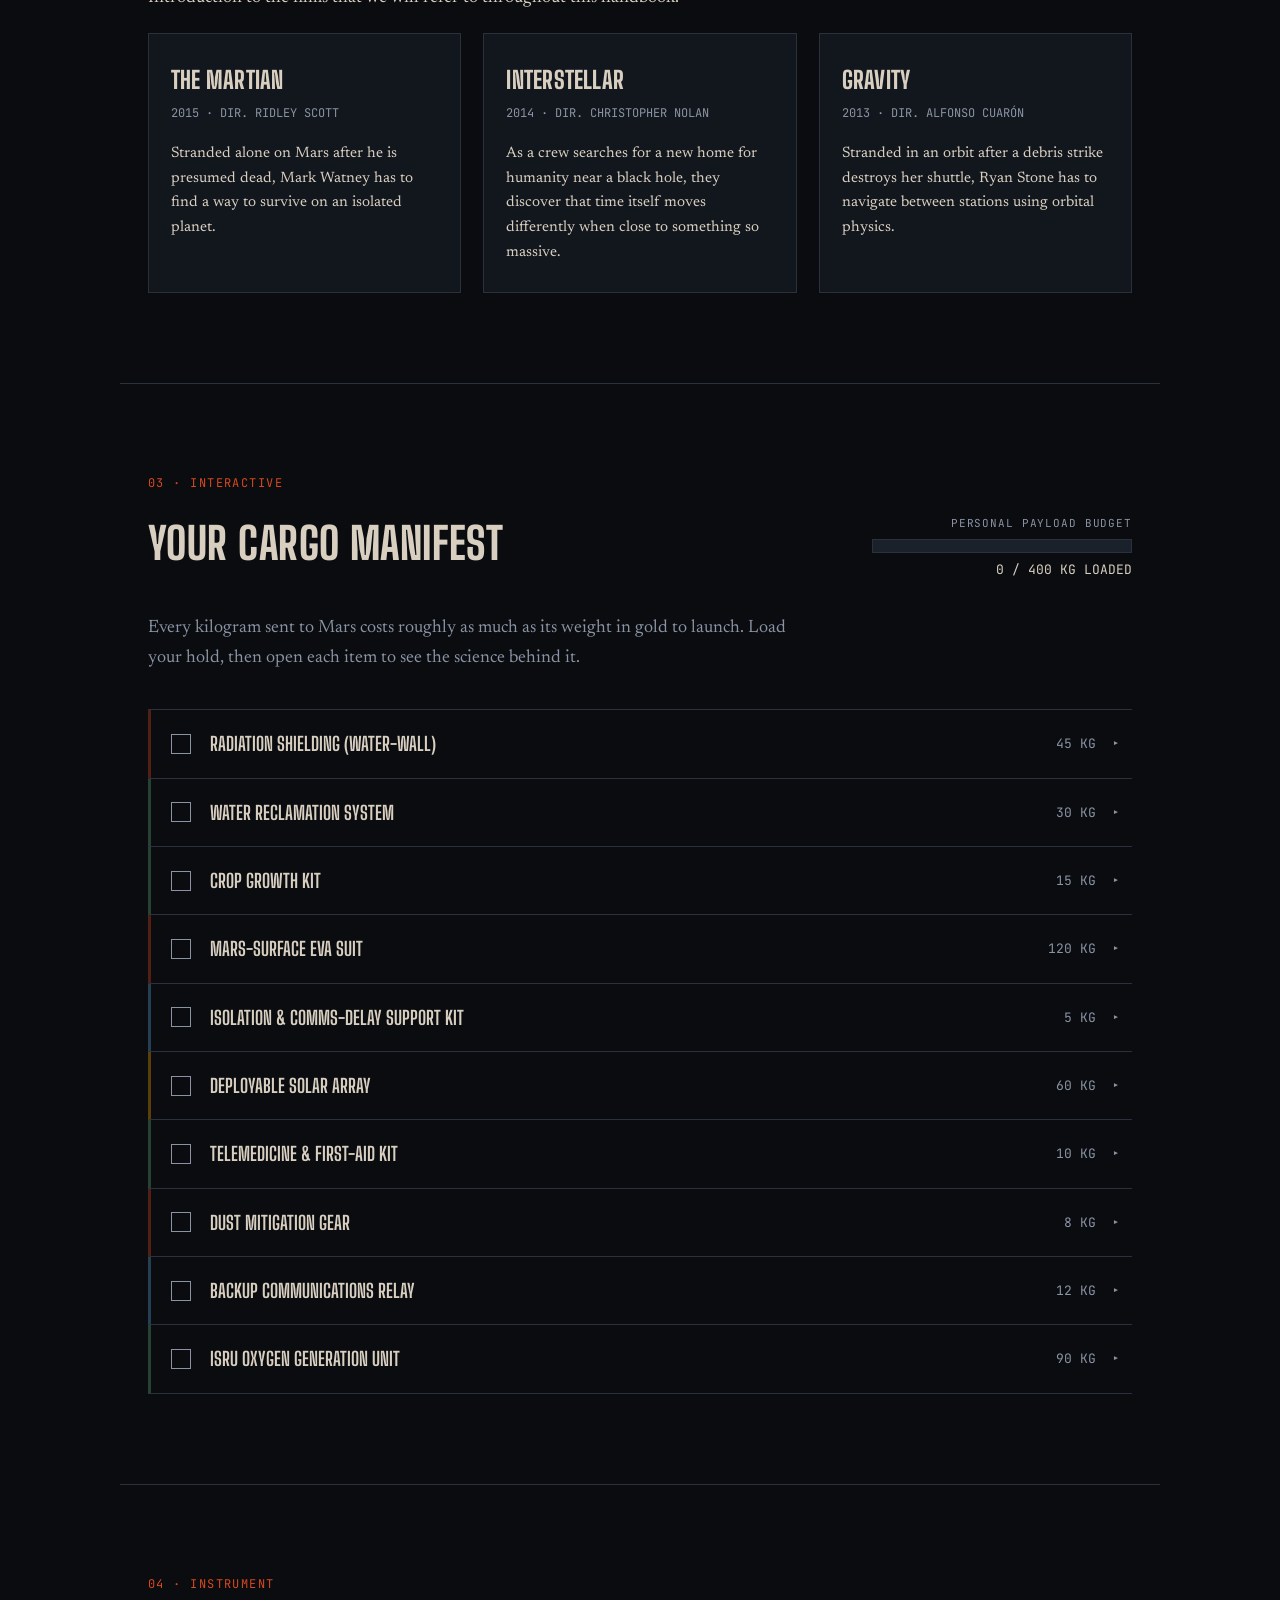
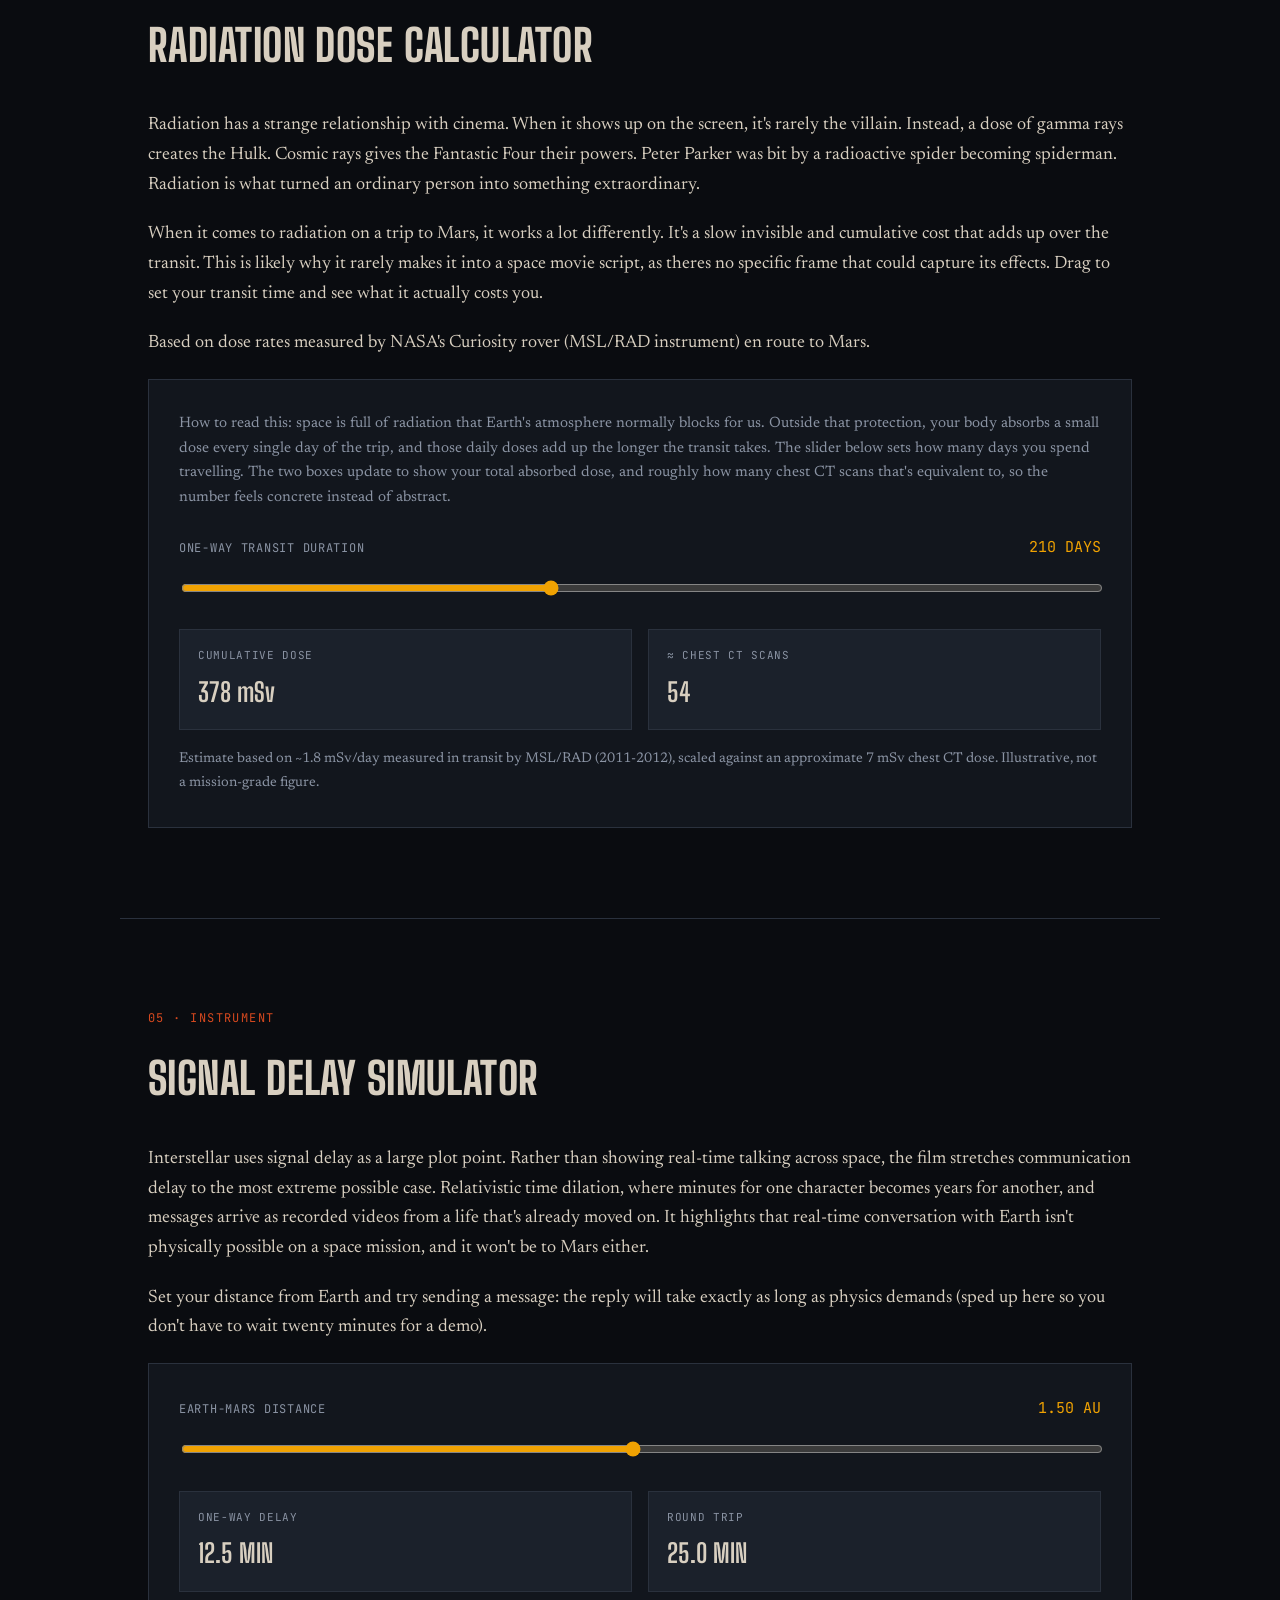
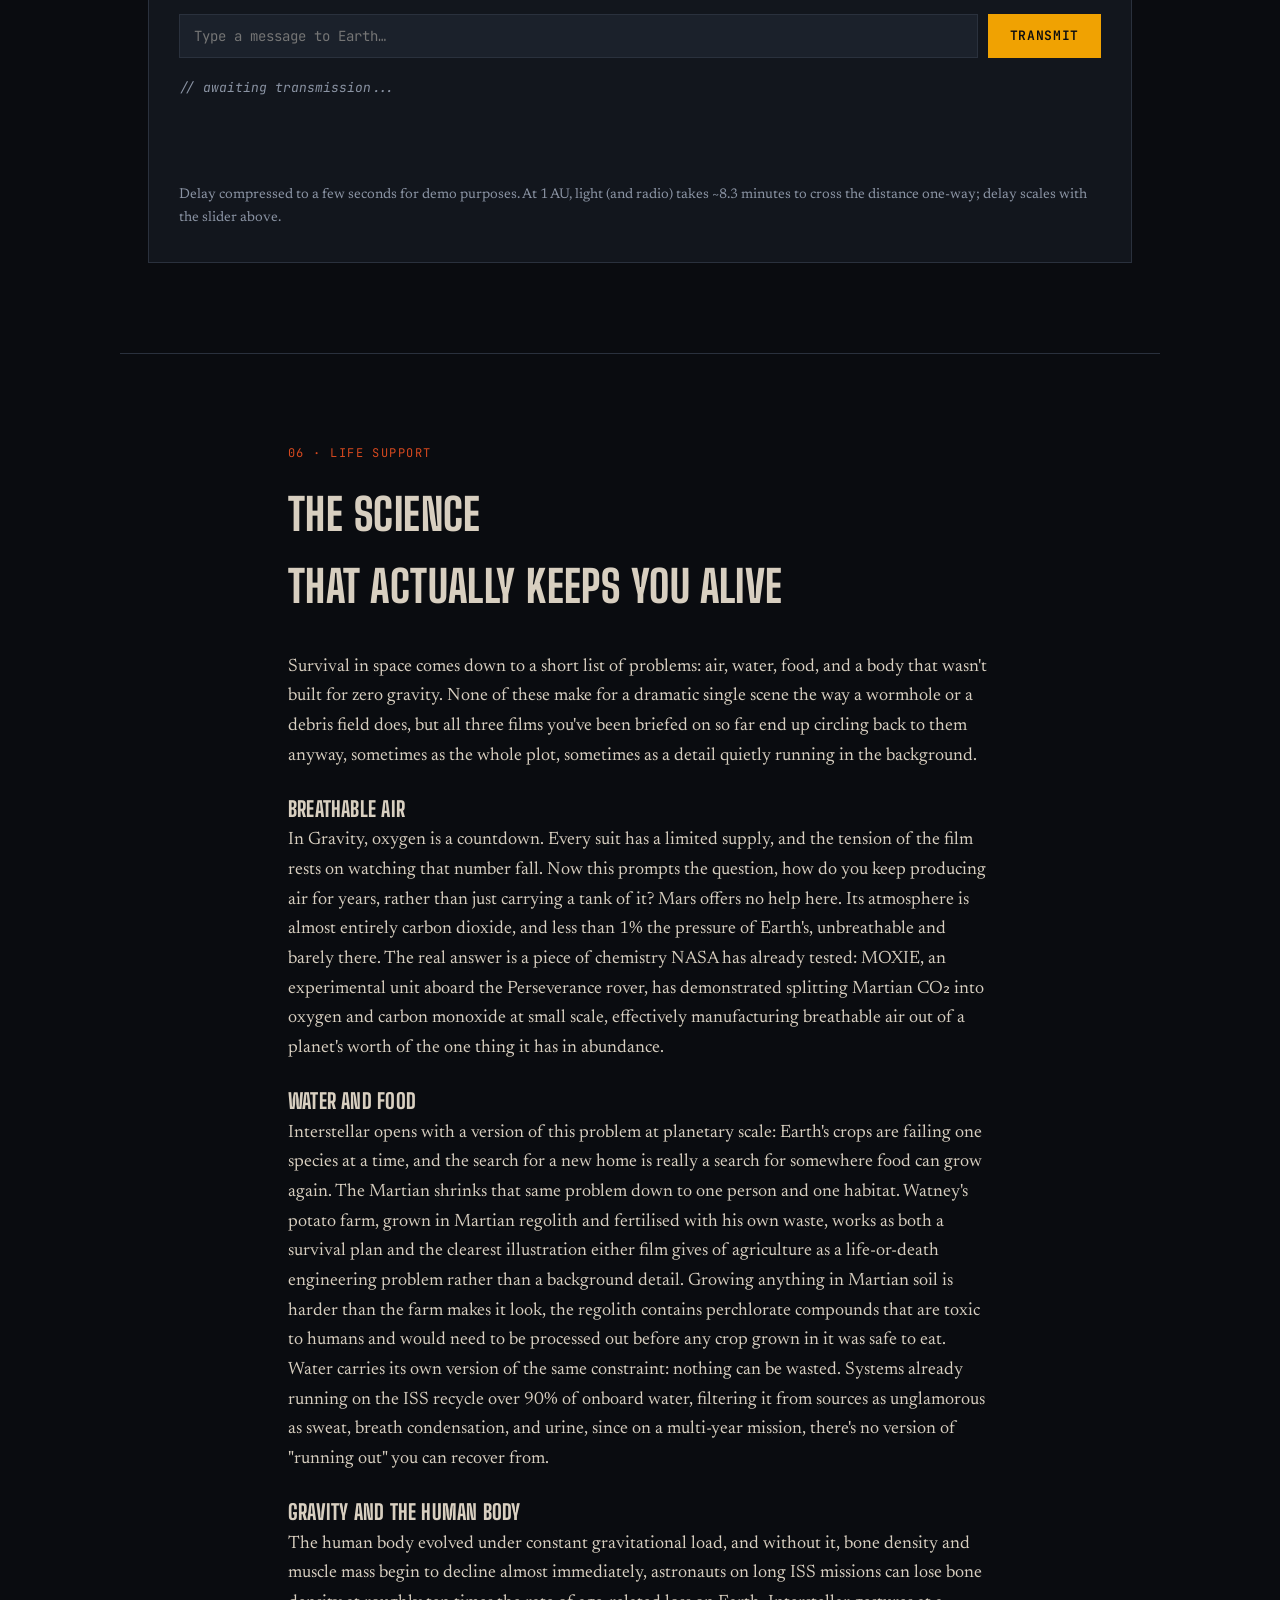
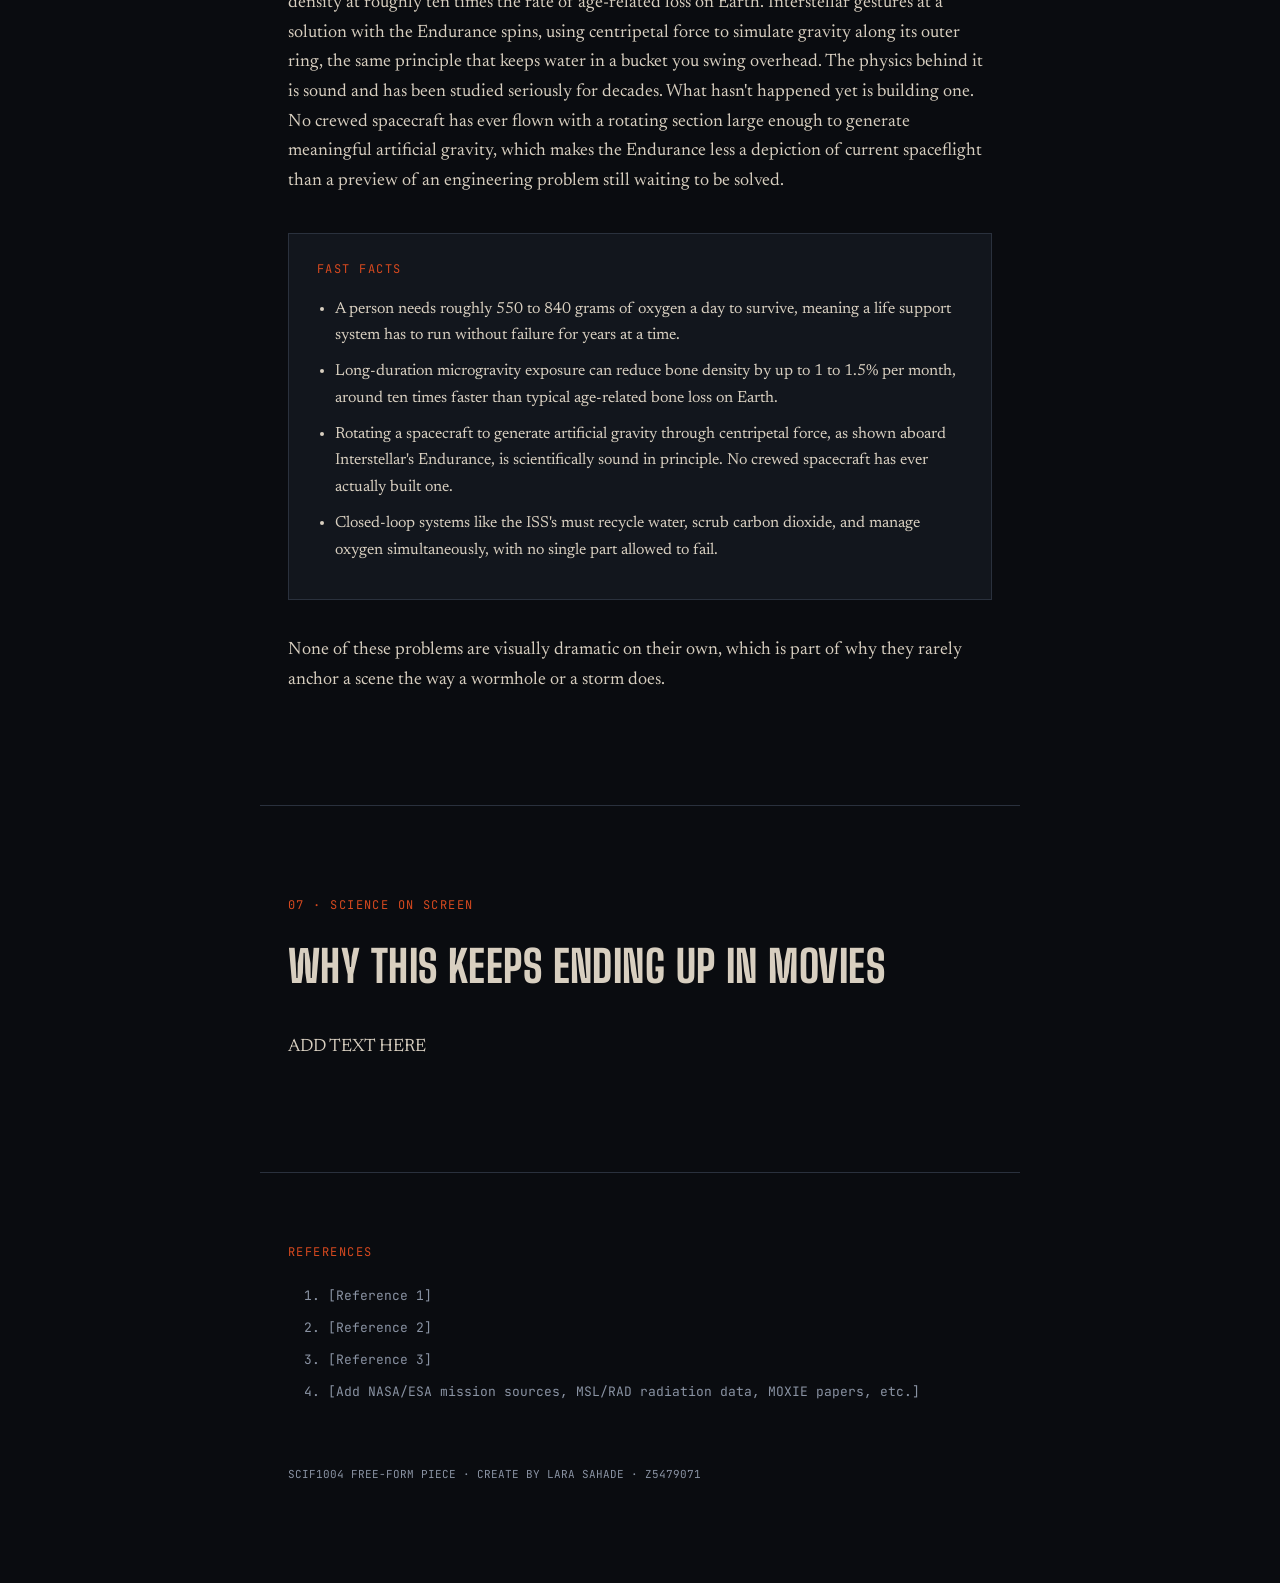
==== commit cd2d955b: "Added draft text for life support section" ====
--- a/space-survival-handbook.html
+++ b/space-survival-handbook.html
@@ -76,13 +76,13 @@
         Long before our crew selection began, you'd already watched astronauts
         race around space and struggle with survival a doze time over, in
         cinemas, on laptops, half-paying attention on a plane. Without meaning
-        to, these films built the shape of what you belive Mars survival looks
+        to, these films built the shape of what you believe Mars survival looks
         like, long before mission planners ever explained what it actually
         takes.
       </p>
       <p>
         This handbook exists to close the gap, where each section starts with a
-        piece of science that is central to surviving the trasit and the planet
+        piece of science that is central to surviving the transit and the planet
         itself. This is the same science thats embedded in the films you grew up
         on.
       </p>
@@ -125,8 +125,8 @@
           <h3>Gravity</h3>
           <div class="film-year">2013 · DIR. ALFONSO CUARÓN</div>
           <p>
-            Stranded in an orbit after a debris strik destroys her shuttle, Ryan
-            Stone has to navigate between stations using orbital physics.
+            Stranded in an orbit after a debris strike destroys her shuttle,
+            Ryan Stone has to navigate between stations using orbital physics.
           </p>
         </div>
       </div>
@@ -302,17 +302,97 @@
     <section>
       <div class="section-label">06 · LIFE SUPPORT</div>
       <h2 class="title">The science<br />that actually keeps you alive</h2>
-      <p>ADD TEXT HERE</p>
+      <p>
+        Survival in space comes down to a short list of problems: air, water,
+        food, and a body that wasn't built for zero gravity. None of these make
+        for a dramatic single scene the way a wormhole or a debris field does,
+        but all three films you've been briefed on so far end up circling back
+        to them anyway, sometimes as the whole plot, sometimes as a detail
+        quietly running in the background.
+      </p>
+
+      <h3>Breathable air</h3>
+      <p>
+        In Gravity, oxygen is a countdown. Every suit has a limited supply, and
+        the tension of the film rests on watching that number fall. Now this
+        prompts the question, how do you keep producing air for years, rather
+        than just carrying a tank of it? Mars offers no help here. Its
+        atmosphere is almost entirely carbon dioxide, and less than 1% the
+        pressure of Earth's, unbreathable and barely there. The real answer is a
+        piece of chemistry NASA has already tested: MOXIE, an experimental unit
+        aboard the Perseverance rover, has demonstrated splitting Martian CO₂
+        into oxygen and carbon monoxide at small scale, effectively
+        manufacturing breathable air out of a planet's worth of the one thing it
+        has in abundance.
+      </p>
+
+      <h3>Water and food</h3>
+      <p>
+        Interstellar opens with a version of this problem at planetary scale:
+        Earth's crops are failing one species at a time, and the search for a
+        new home is really a search for somewhere food can grow again. The
+        Martian shrinks that same problem down to one person and one habitat.
+        Watney's potato farm, grown in Martian regolith and fertilised with his
+        own waste, works as both a survival plan and the clearest illustration
+        either film gives of agriculture as a life-or-death engineering problem
+        rather than a background detail. Growing anything in Martian soil is
+        harder than the farm makes it look, the regolith contains perchlorate
+        compounds that are toxic to humans and would need to be processed out
+        before any crop grown in it was safe to eat. Water carries its own
+        version of the same constraint: nothing can be wasted. Systems already
+        running on the ISS recycle over 90% of onboard water, filtering it from
+        sources as unglamorous as sweat, breath condensation, and urine, since
+        on a multi-year mission, there's no version of "running out" you can
+        recover from.
+      </p>
+
+      <h3>Gravity and the human body</h3>
+      <p>
+        The human body evolved under constant gravitational load, and without
+        it, bone density and muscle mass begin to decline almost immediately,
+        astronauts on long ISS missions can lose bone density at roughly ten
+        times the rate of age-related loss on Earth. Interstellar gestures at a
+        solution with the Endurance spins, using centripetal force to simulate
+        gravity along its outer ring, the same principle that keeps water in a
+        bucket you swing overhead. The physics behind it is sound and has been
+        studied seriously for decades. What hasn't happened yet is building one.
+        No crewed spacecraft has ever flown with a rotating section large enough
+        to generate meaningful artificial gravity, which makes the Endurance
+        less a depiction of current spaceflight than a preview of an engineering
+        problem still waiting to be solved.
+      </p>
+
       <div class="factbox">
         <div class="section-label">FAST FACTS</div>
         <ul>
-          <li>smthn smthn smthn</li>
-          <li>blah blah blahe</li>
-          <li>wi wi wi</li>
-          <li>wah wah wah</li>
+          <li>
+            A person needs roughly 550 to 840 grams of oxygen a day to survive,
+            meaning a life support system has to run without failure for years
+            at a time.
+          </li>
+          <li>
+            Long-duration microgravity exposure can reduce bone density by up to
+            1 to 1.5% per month, around ten times faster than typical
+            age-related bone loss on Earth.
+          </li>
+          <li>
+            Rotating a spacecraft to generate artificial gravity through
+            centripetal force, as shown aboard Interstellar's Endurance, is
+            scientifically sound in principle. No crewed spacecraft has ever
+            actually built one.
+          </li>
+          <li>
+            Closed-loop systems like the ISS's must recycle water, scrub carbon
+            dioxide, and manage oxygen simultaneously, with no single part
+            allowed to fail.
+          </li>
         </ul>
       </div>
-      <p>ADD TEXT HERE</p>
+
+      <p>
+        None of these problems are visually dramatic on their own, which is part
+        of why they rarely anchor a scene the way a wormhole or a storm does.
+      </p>
     </section>
 
     <section>
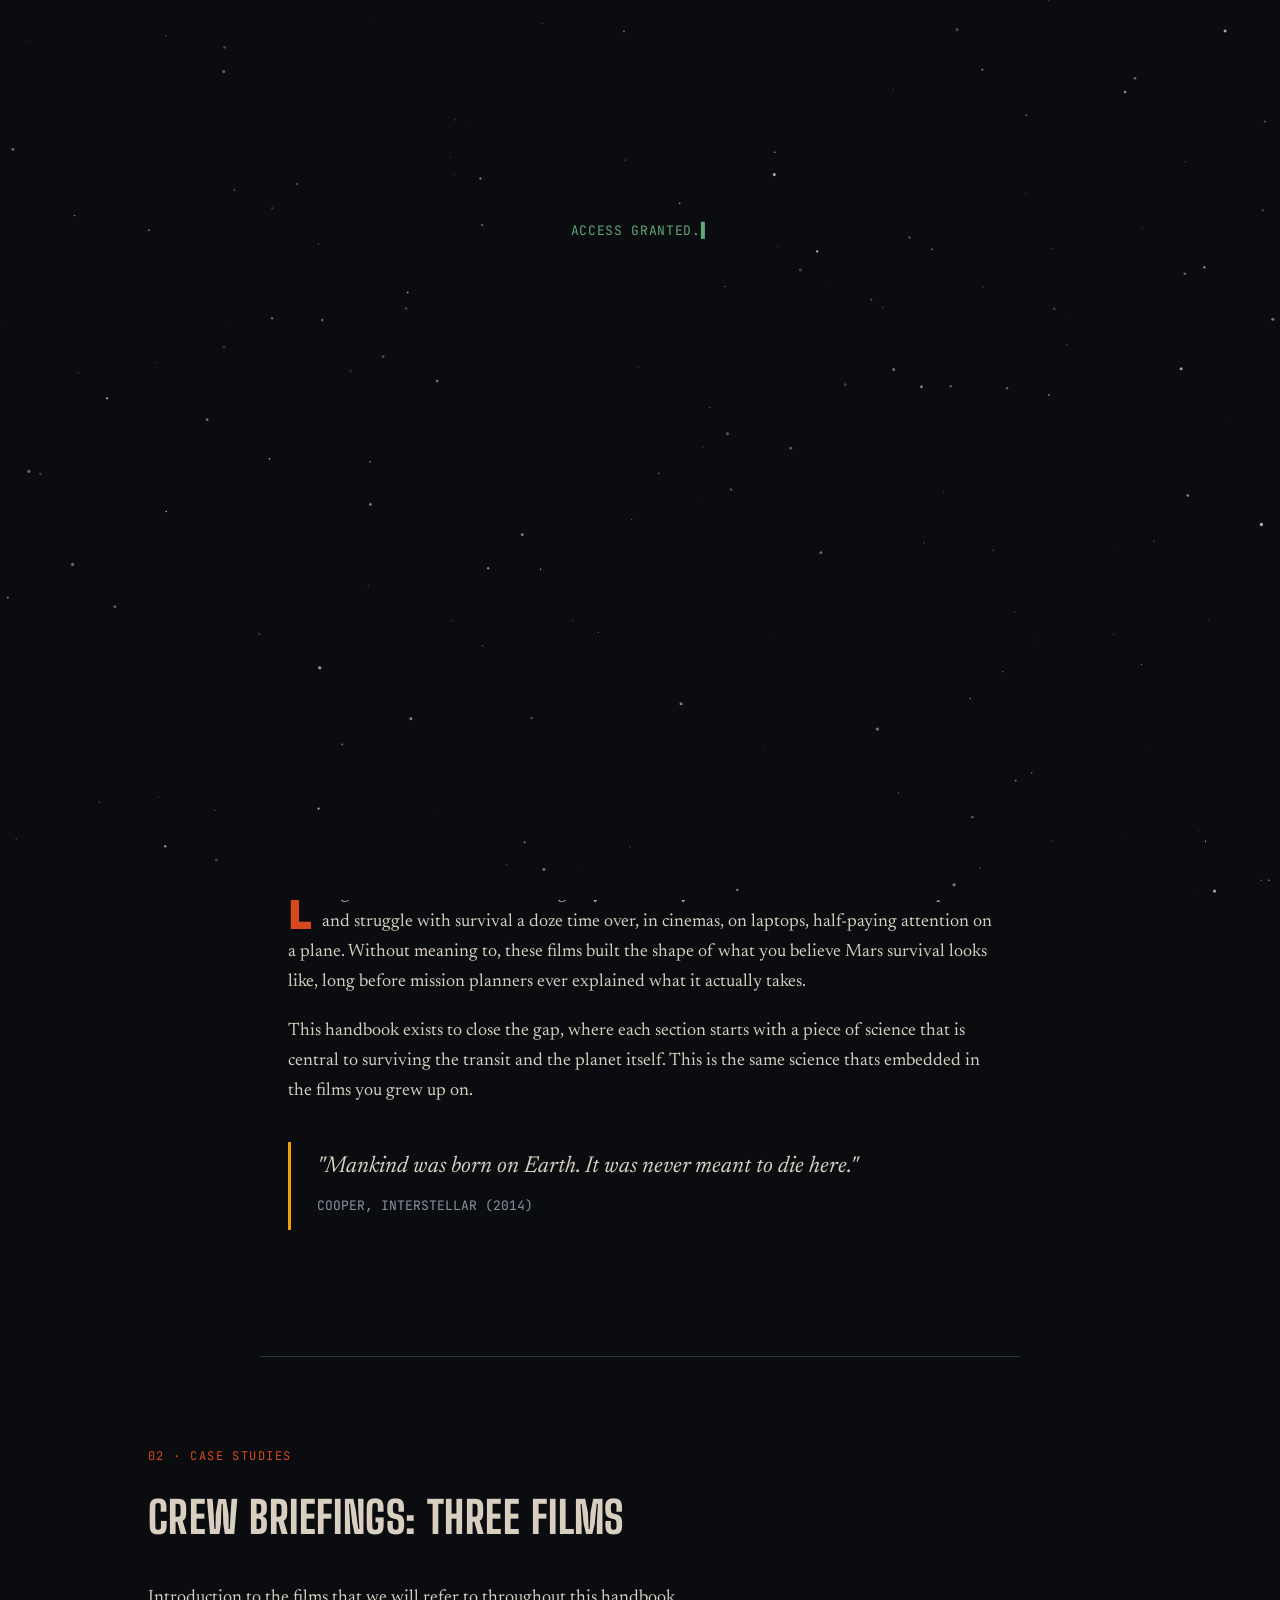
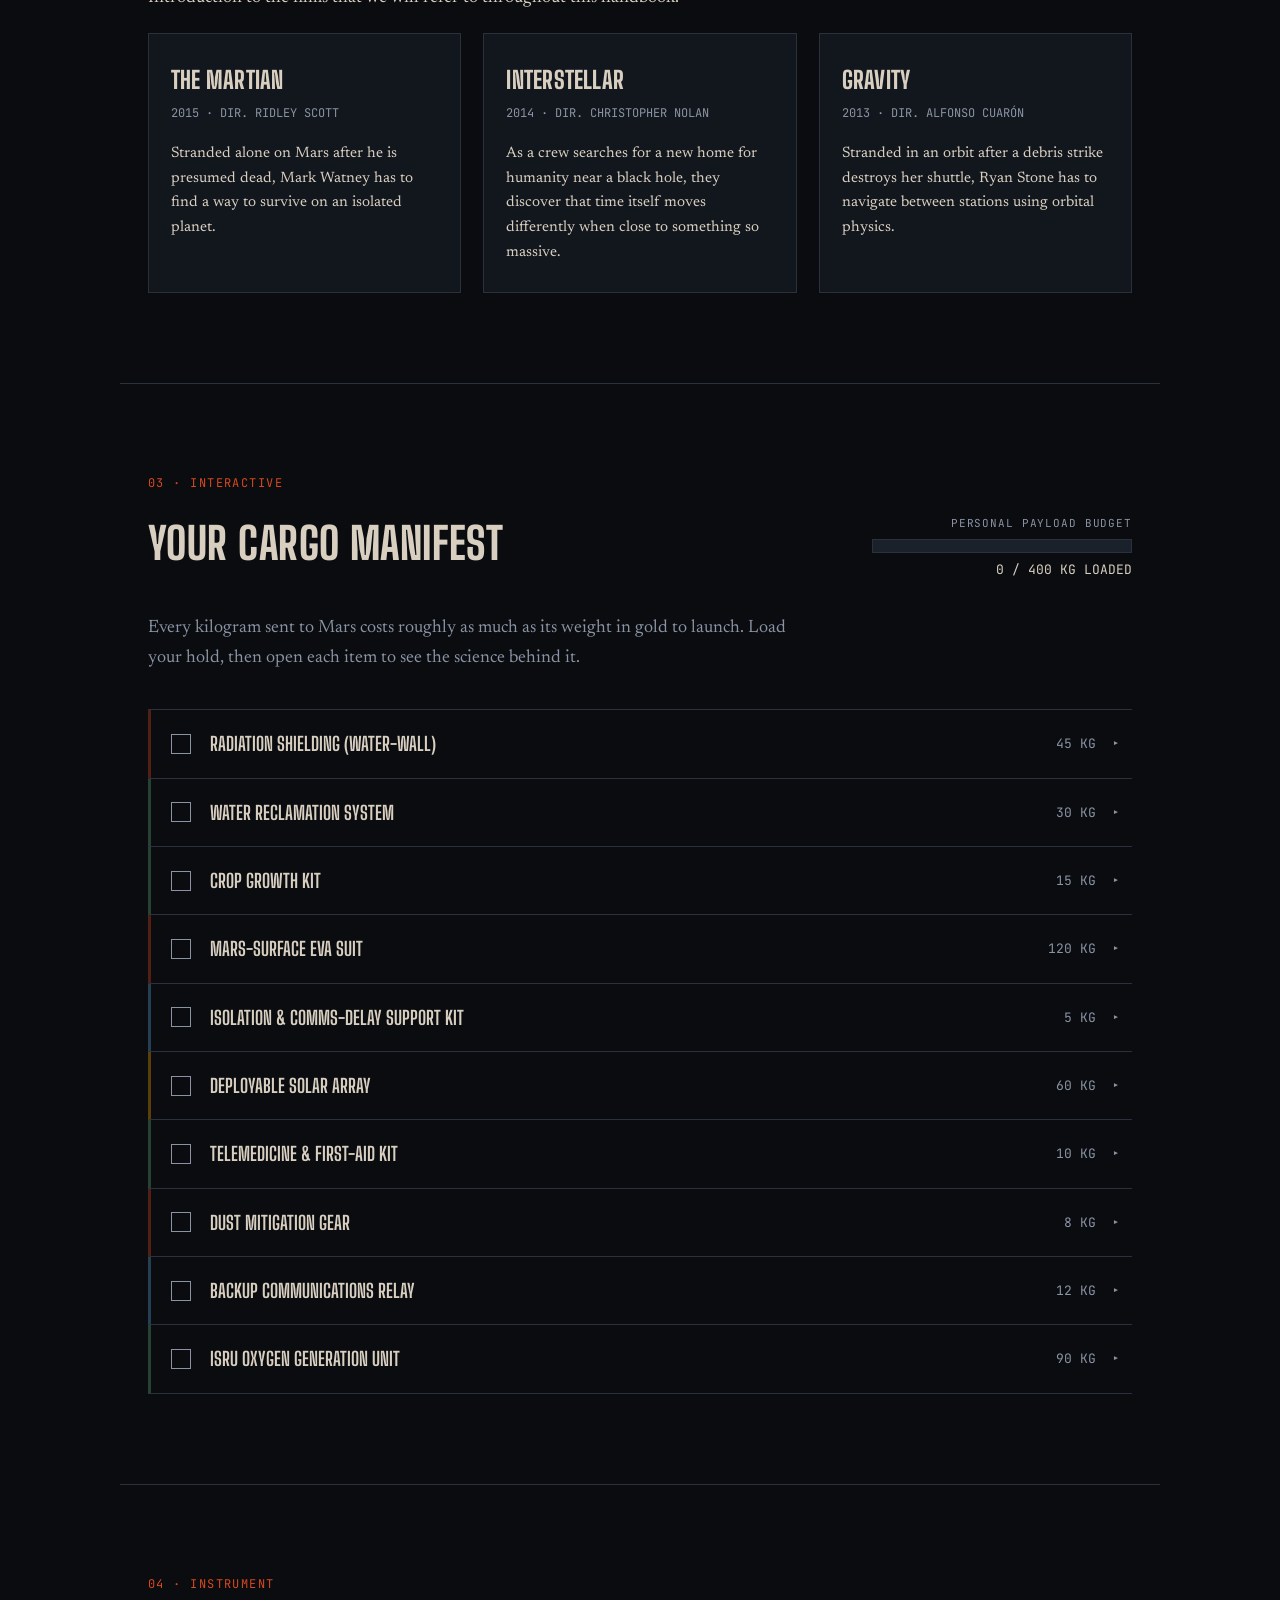
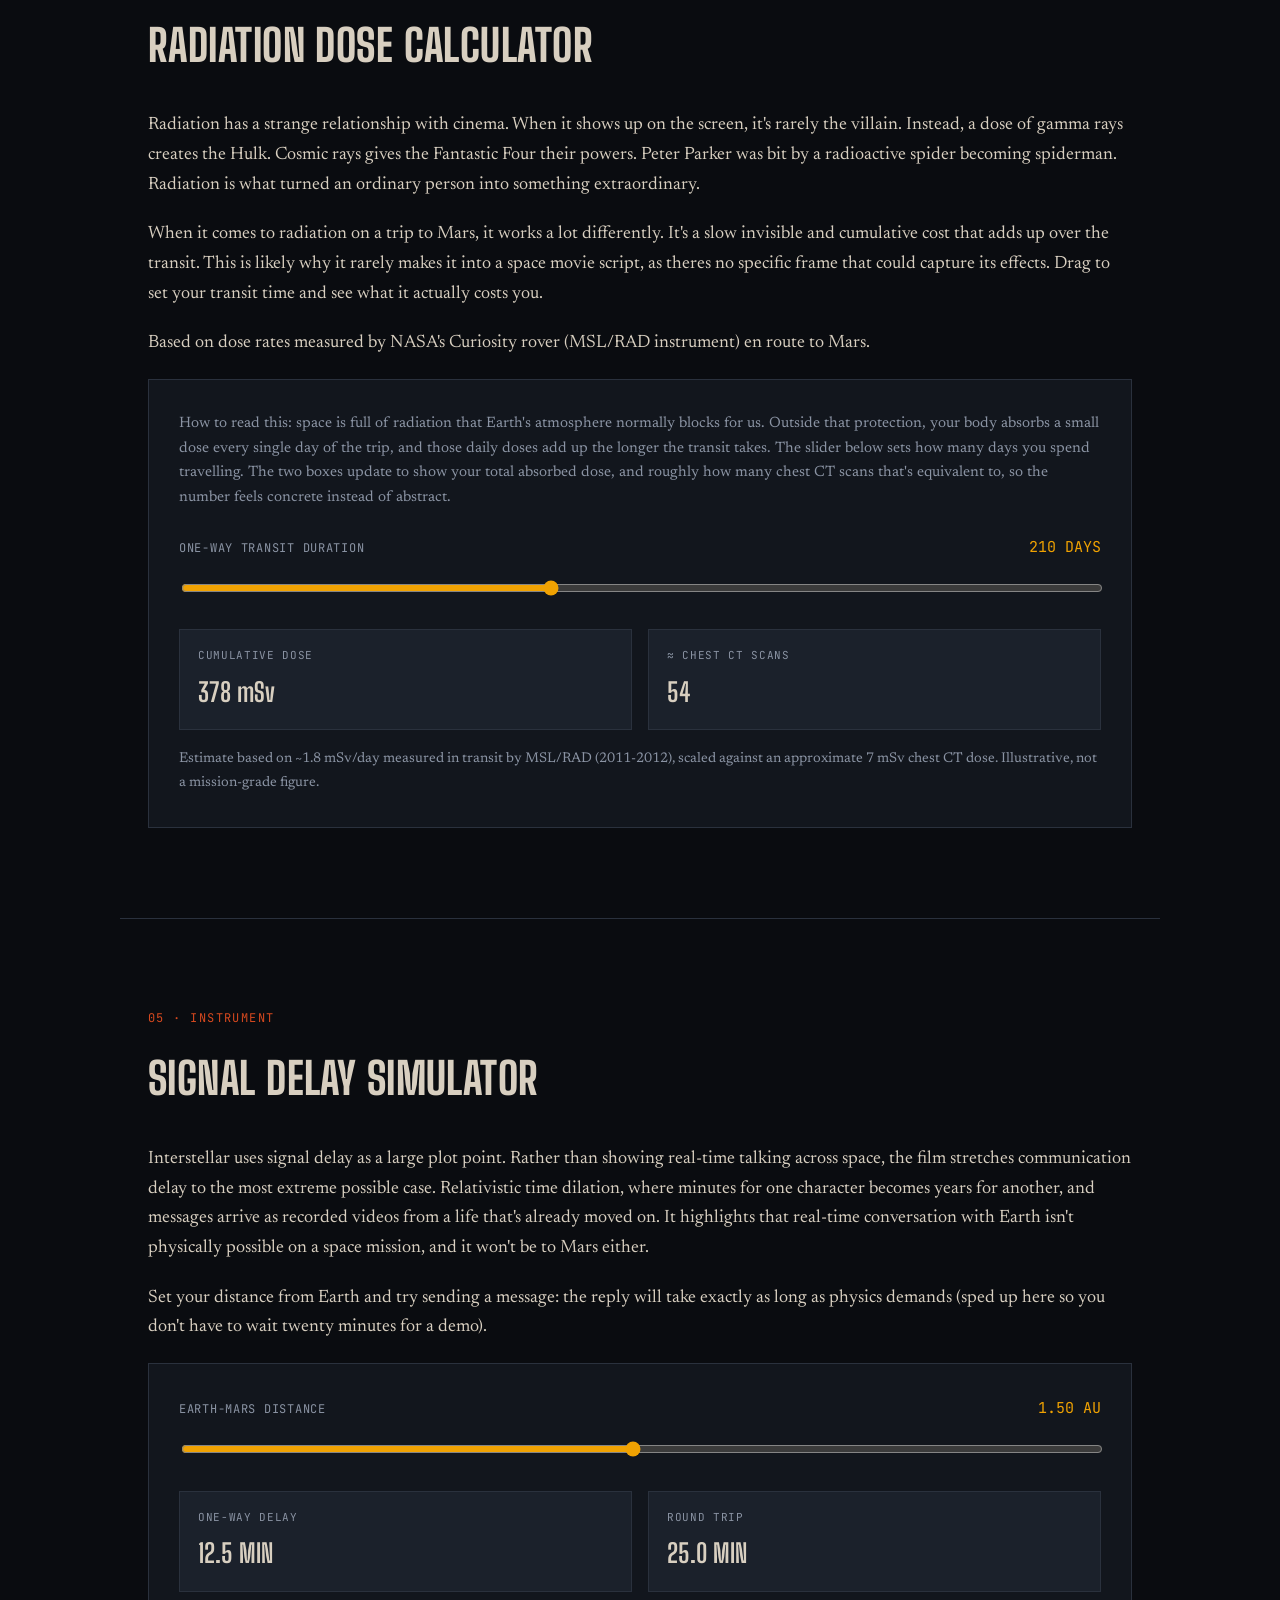
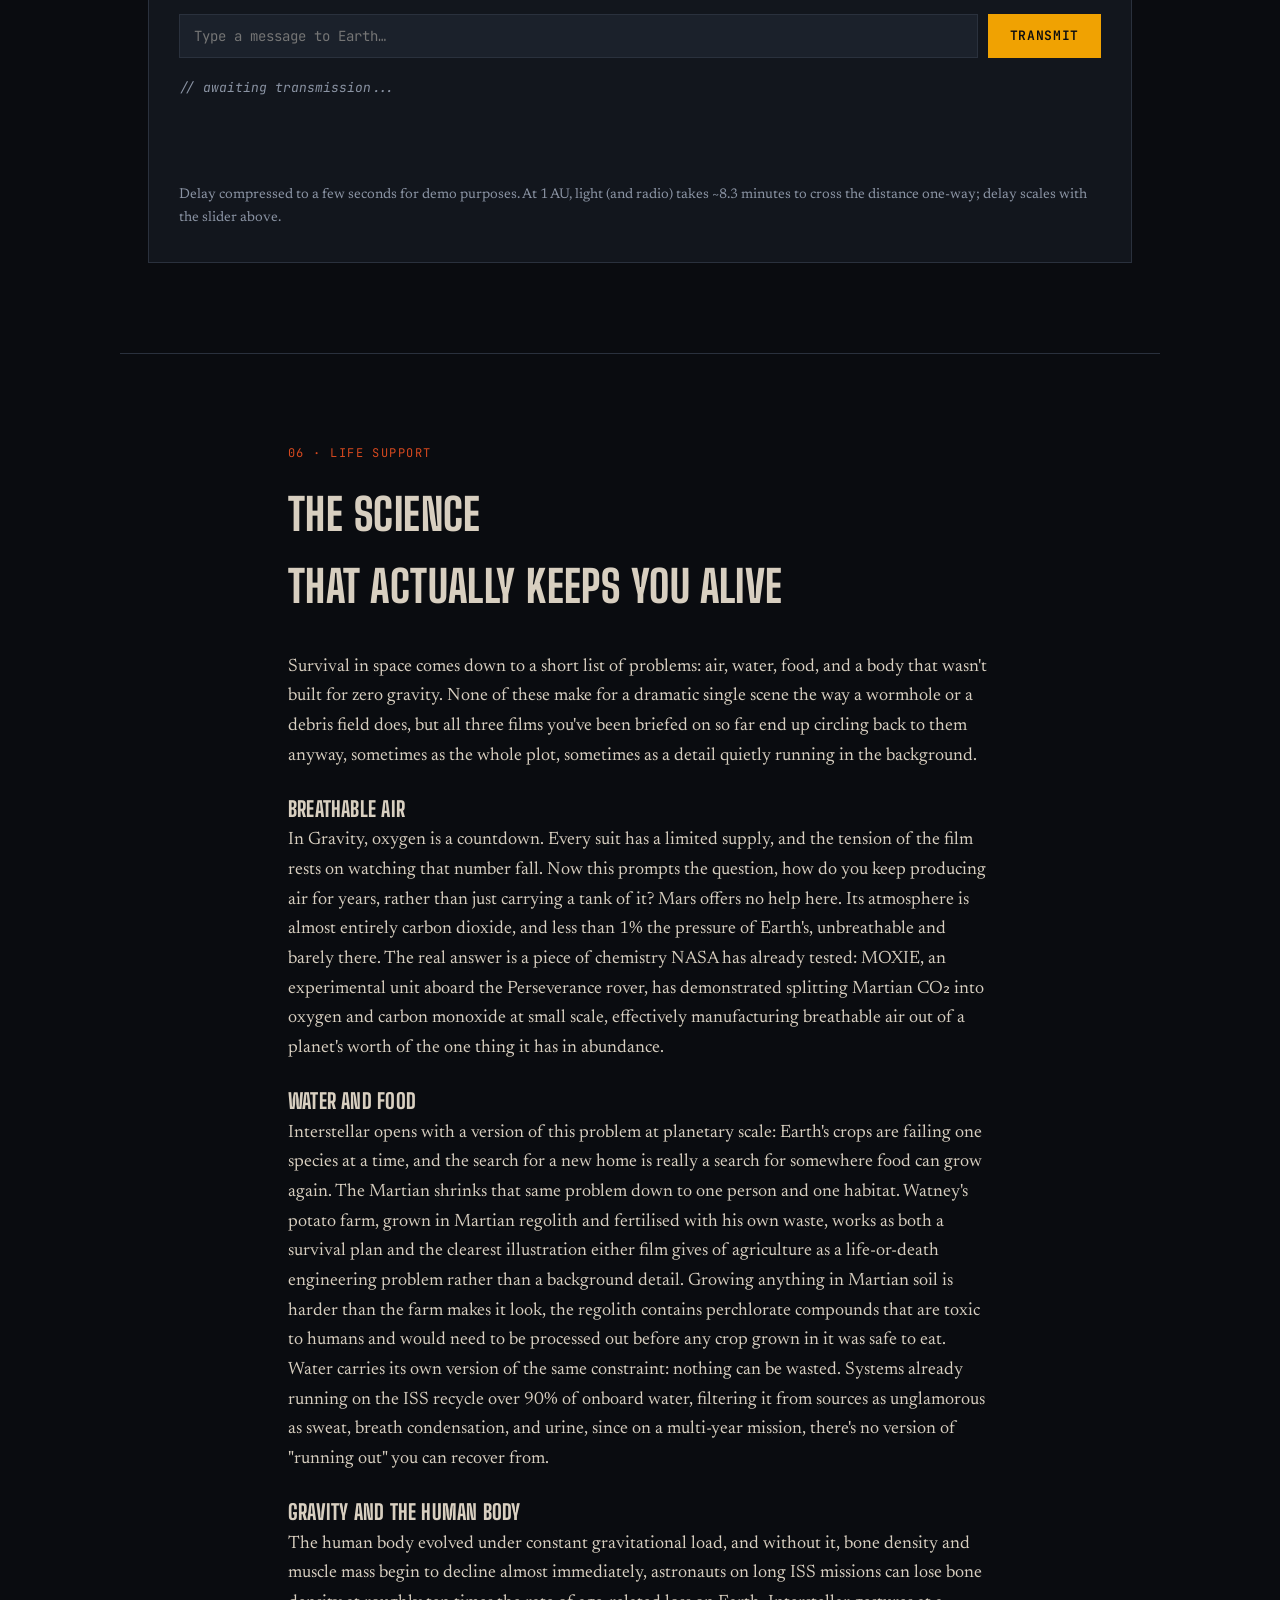
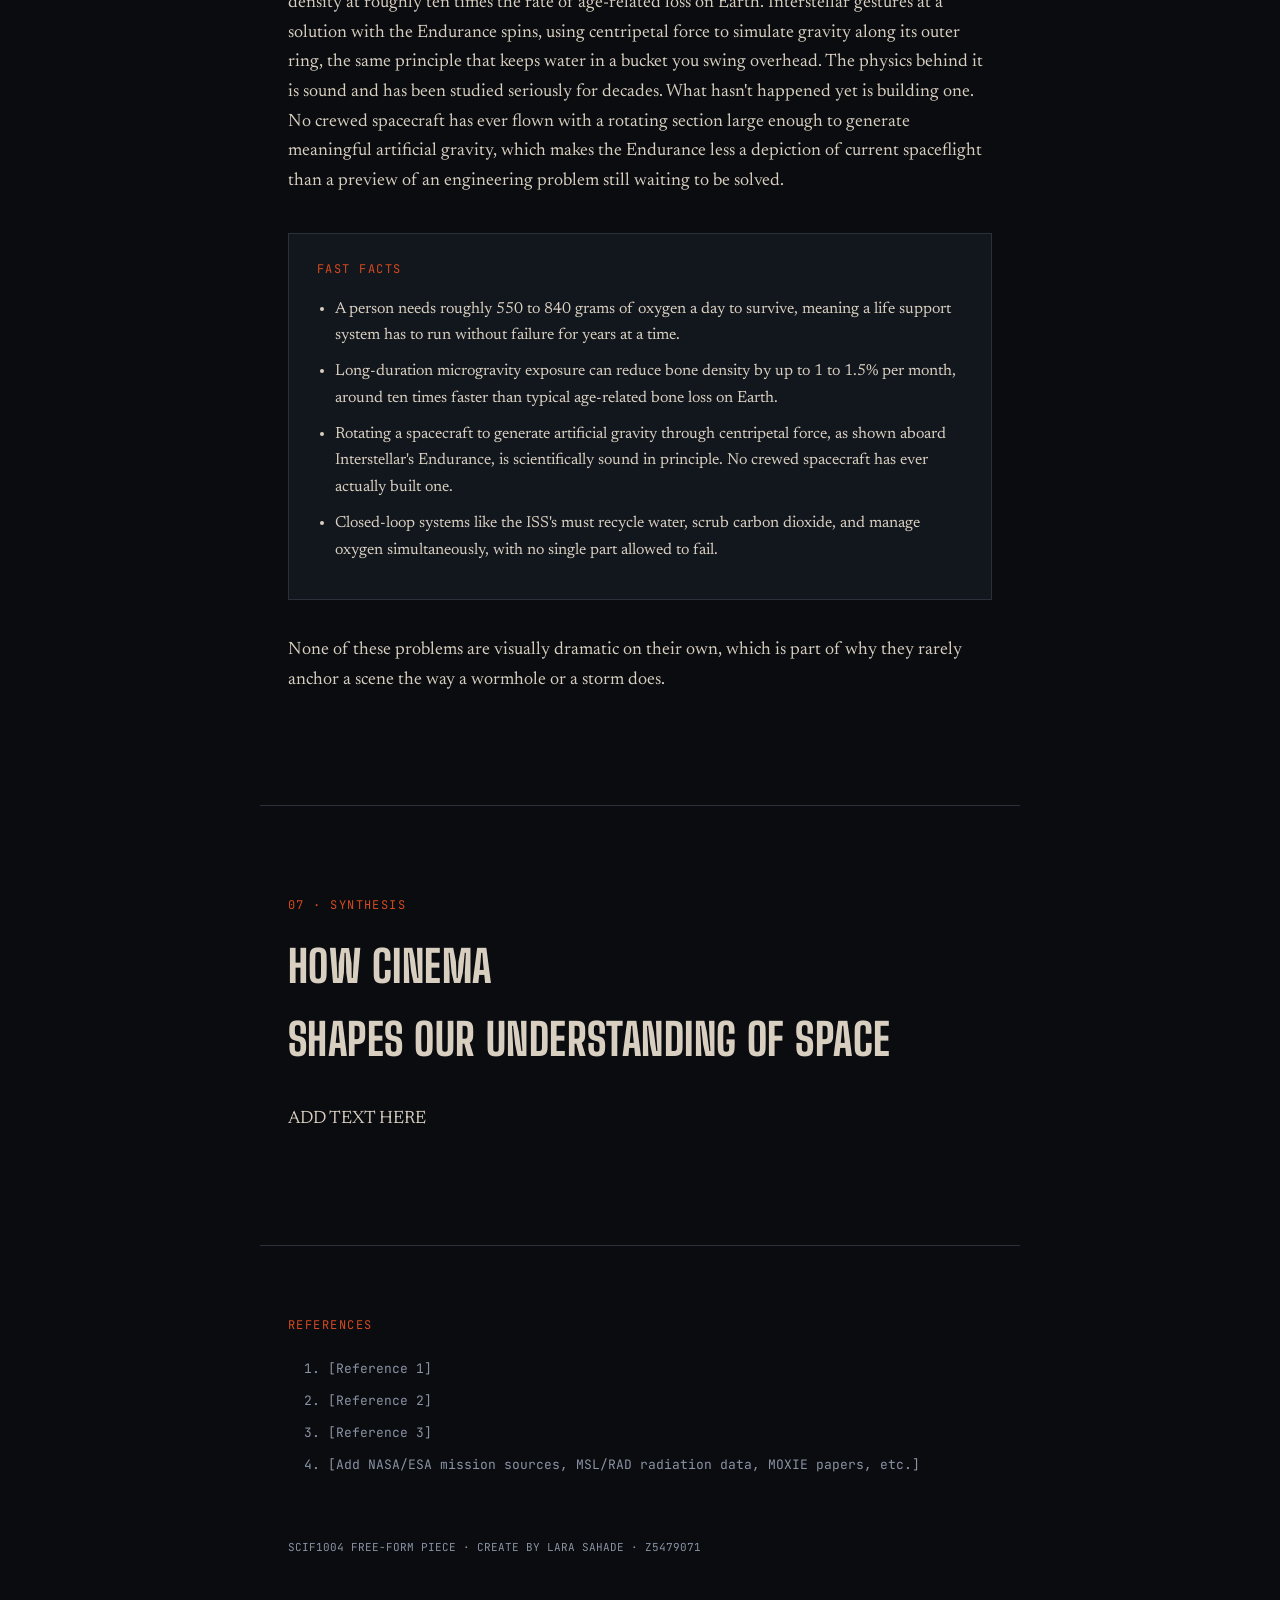
==== commit e17ed5cc: "Changed title of section 07" ====
--- a/space-survival-handbook.html
+++ b/space-survival-handbook.html
@@ -396,8 +396,8 @@
     </section>
 
     <section>
-      <div class="section-label">07 · SCIENCE ON SCREEN</div>
-      <h2 class="title">Why this keeps ending up in movies</h2>
+      <div class="section-label">07 · SYNTHESIS</div>
+      <h2 class="title">How Cinema <br/> Shapes Our Understanding of Space</h2>
       <p>ADD TEXT HERE</p>
     </section>
 
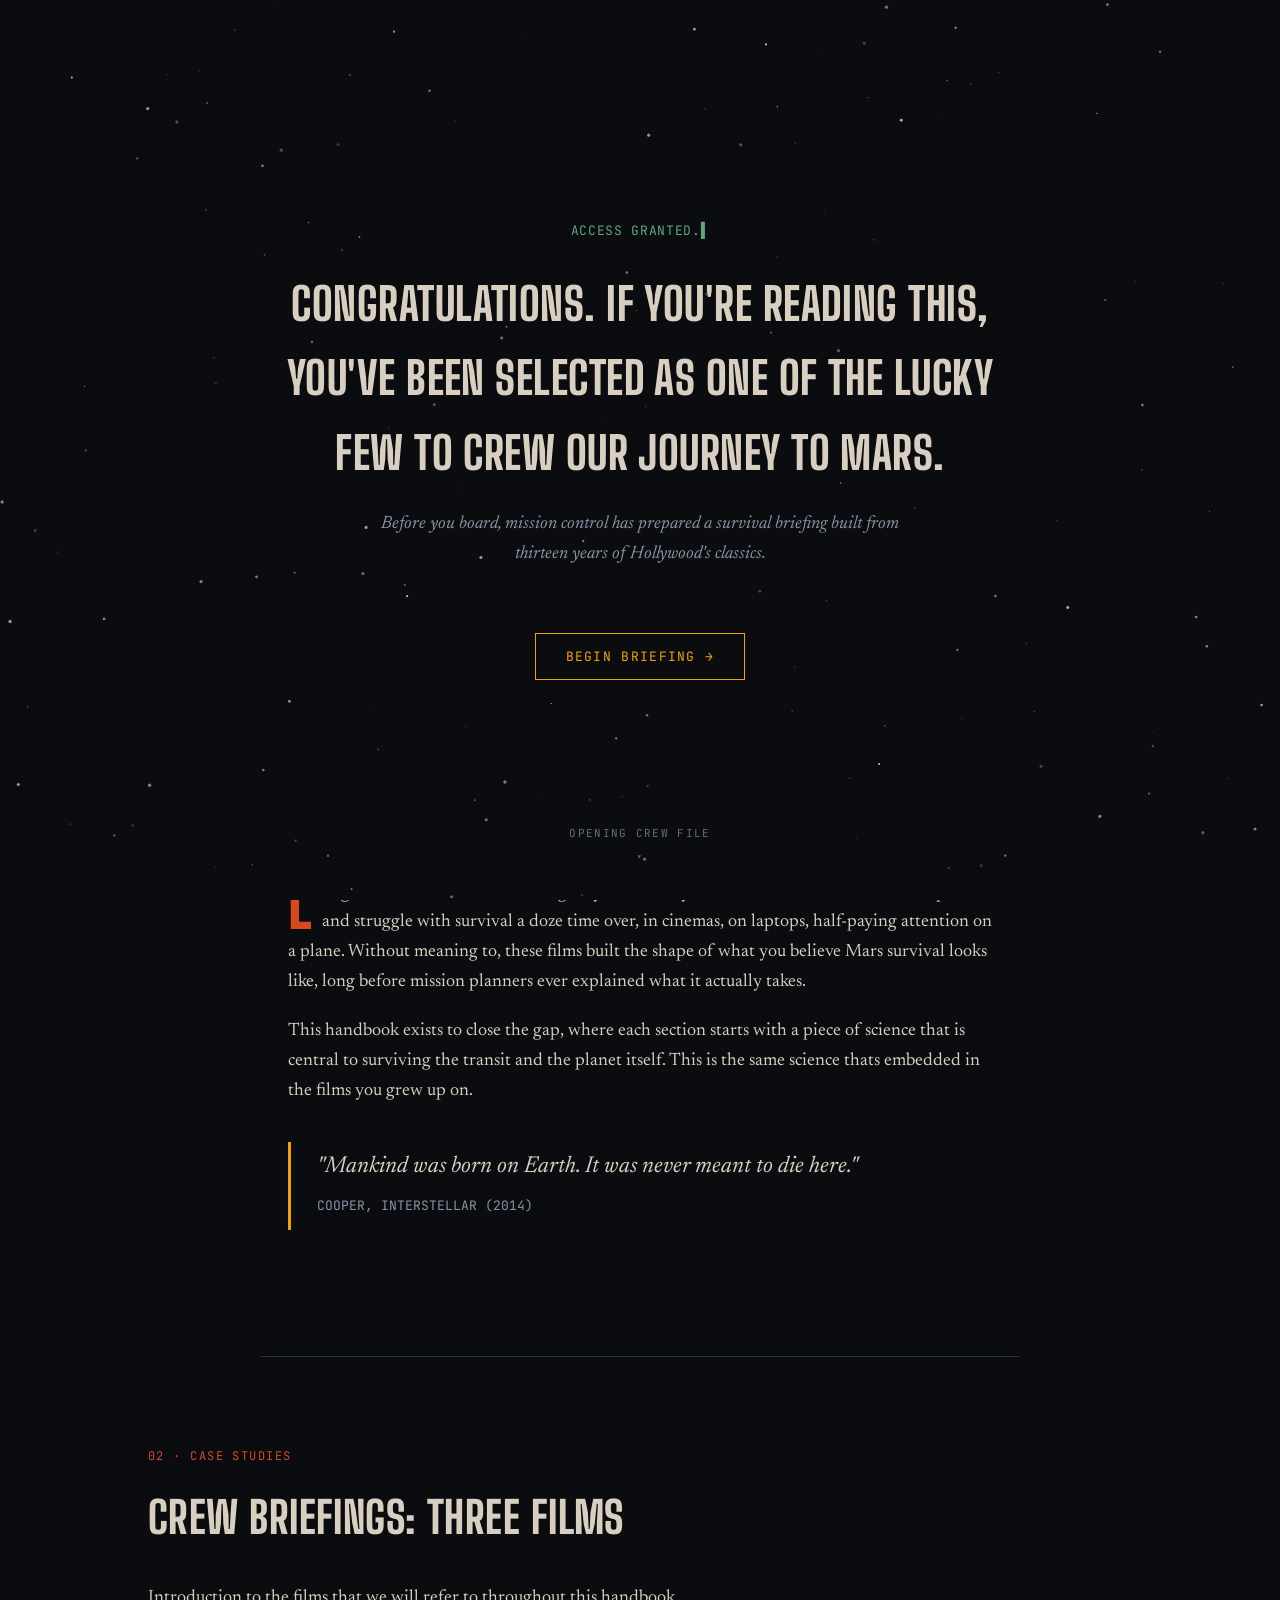
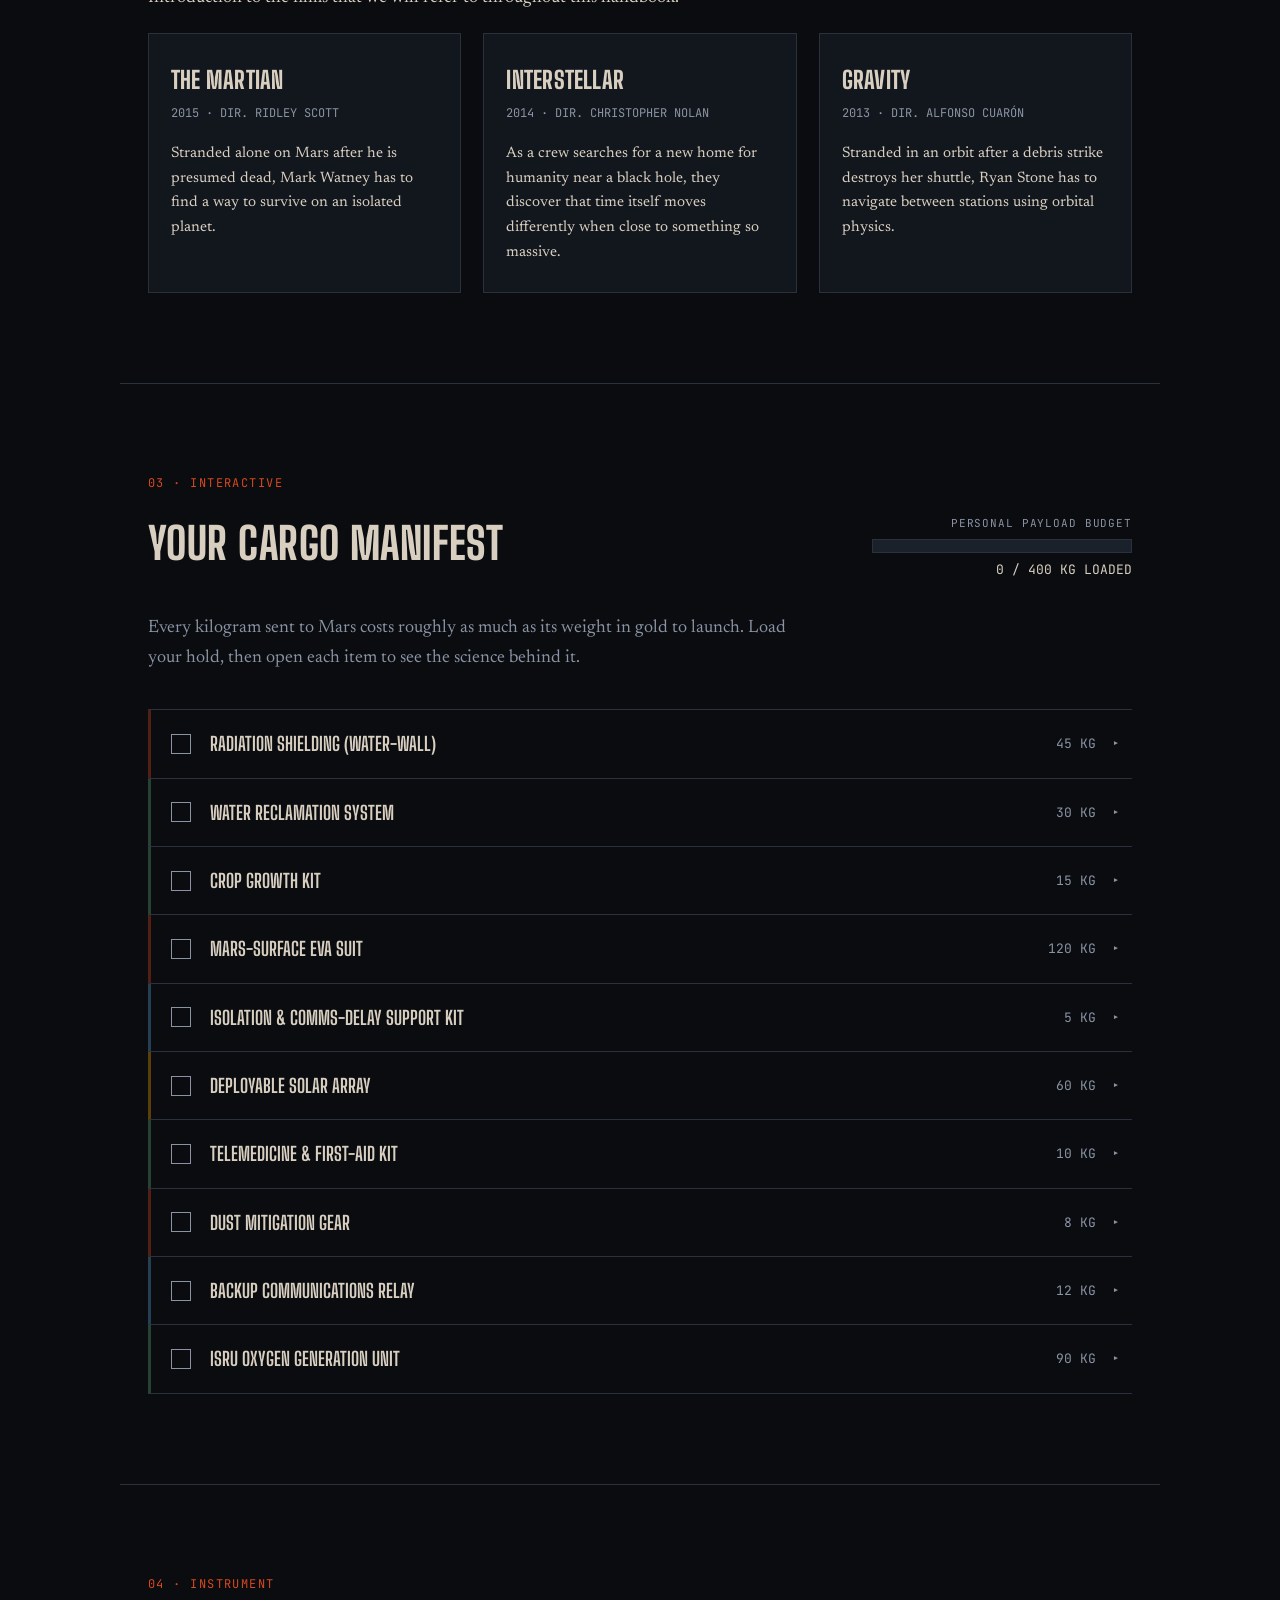
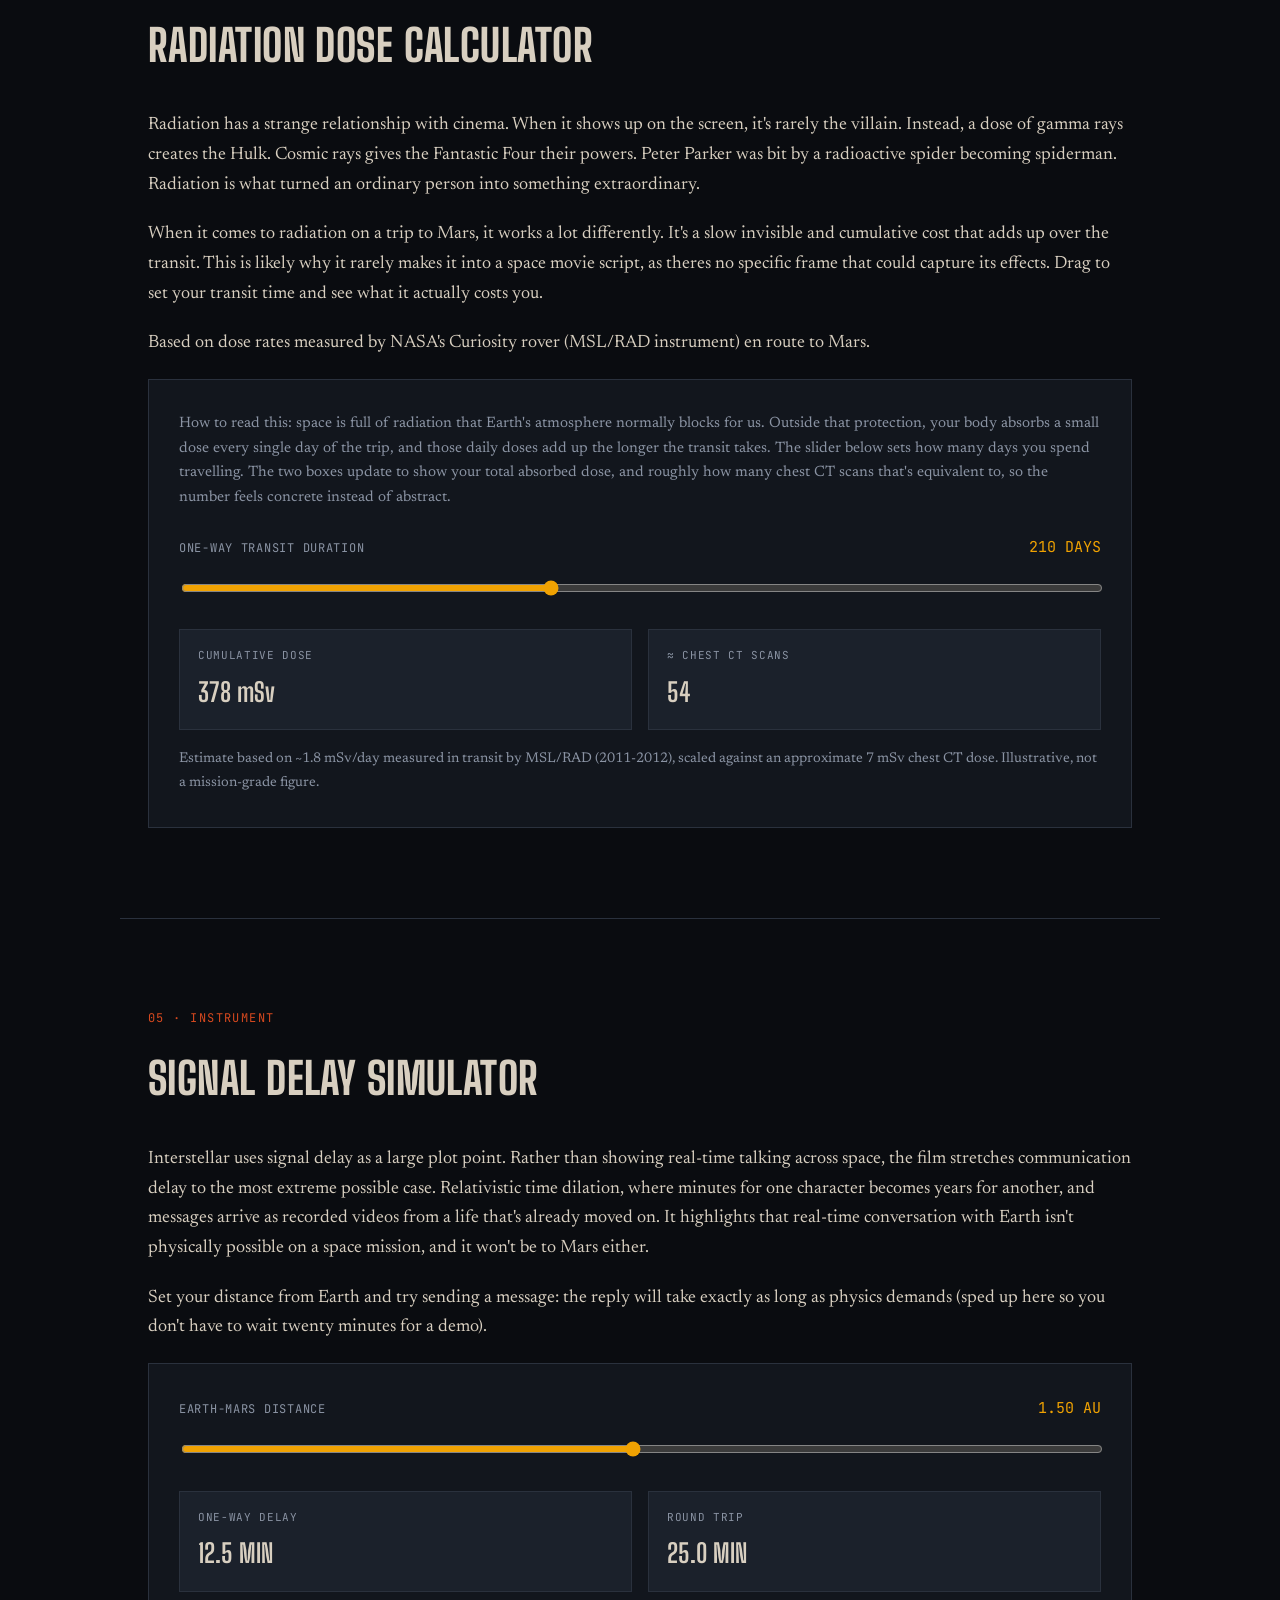
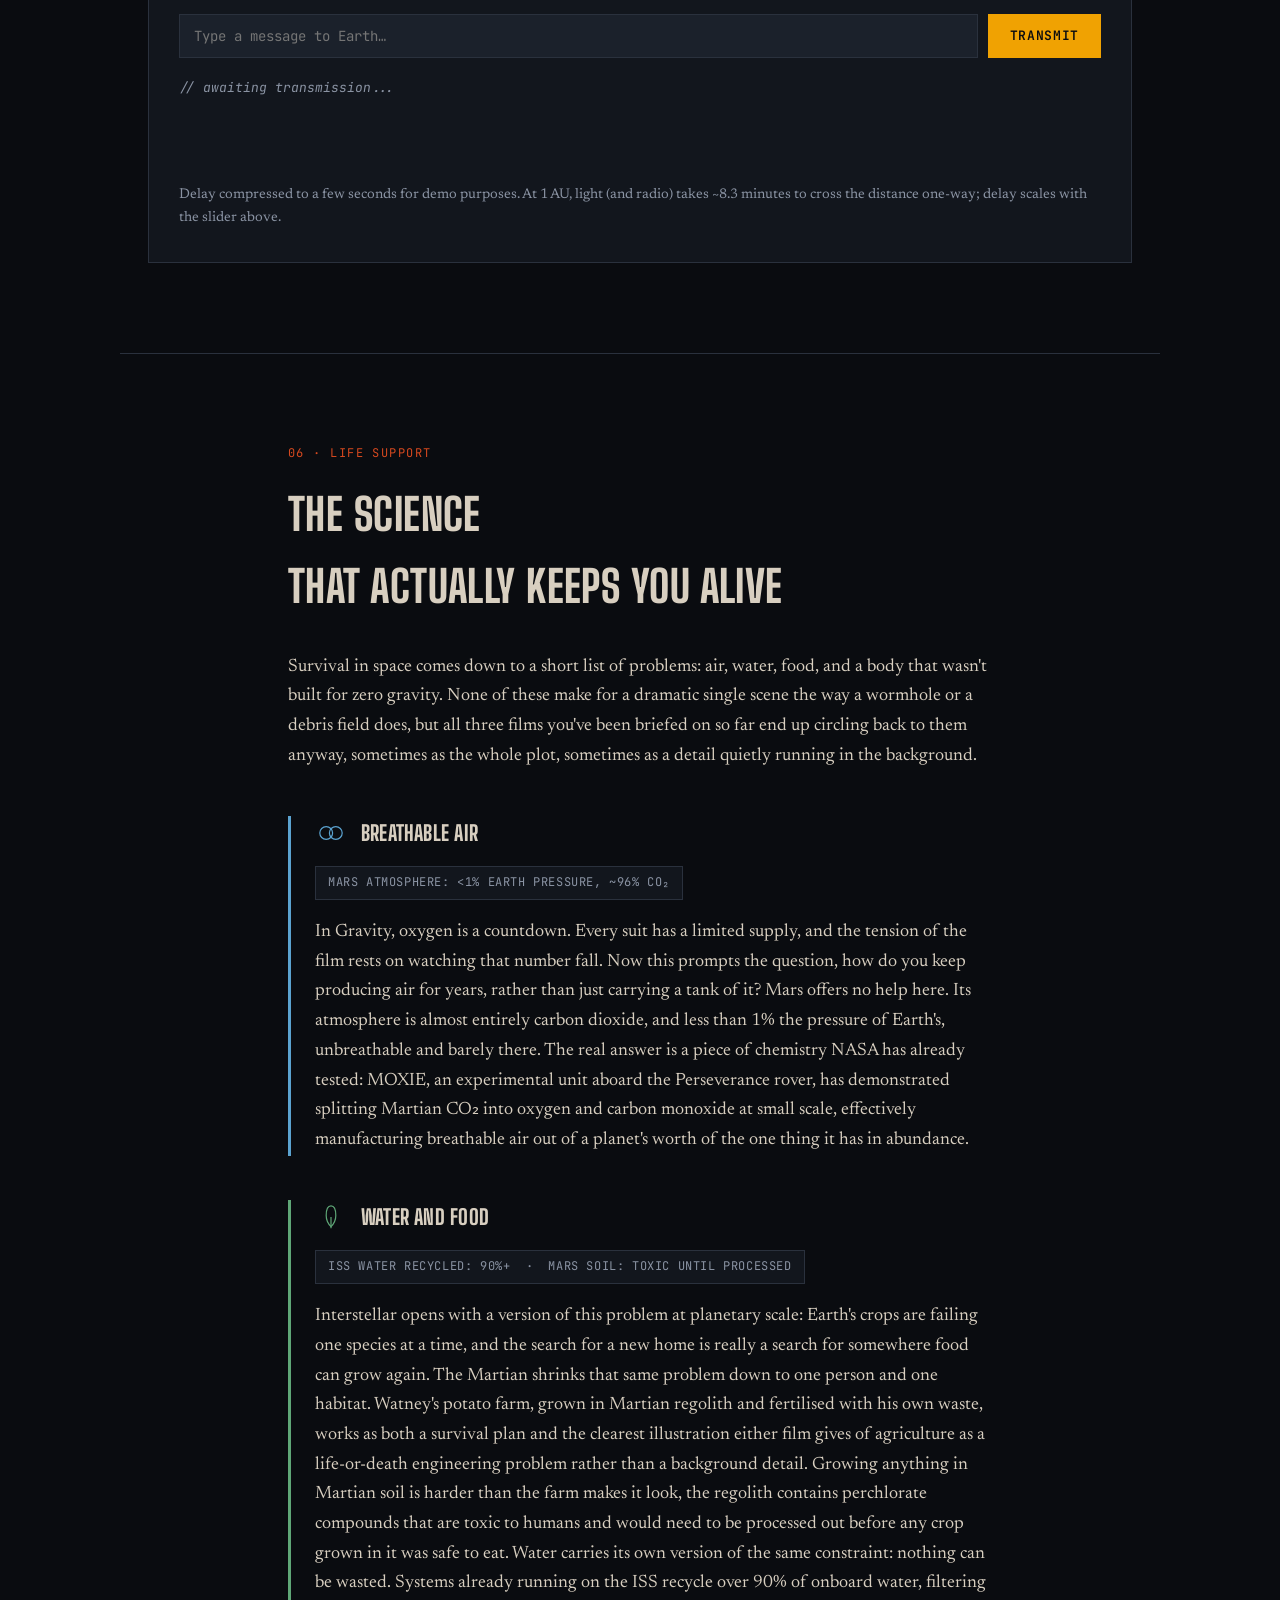
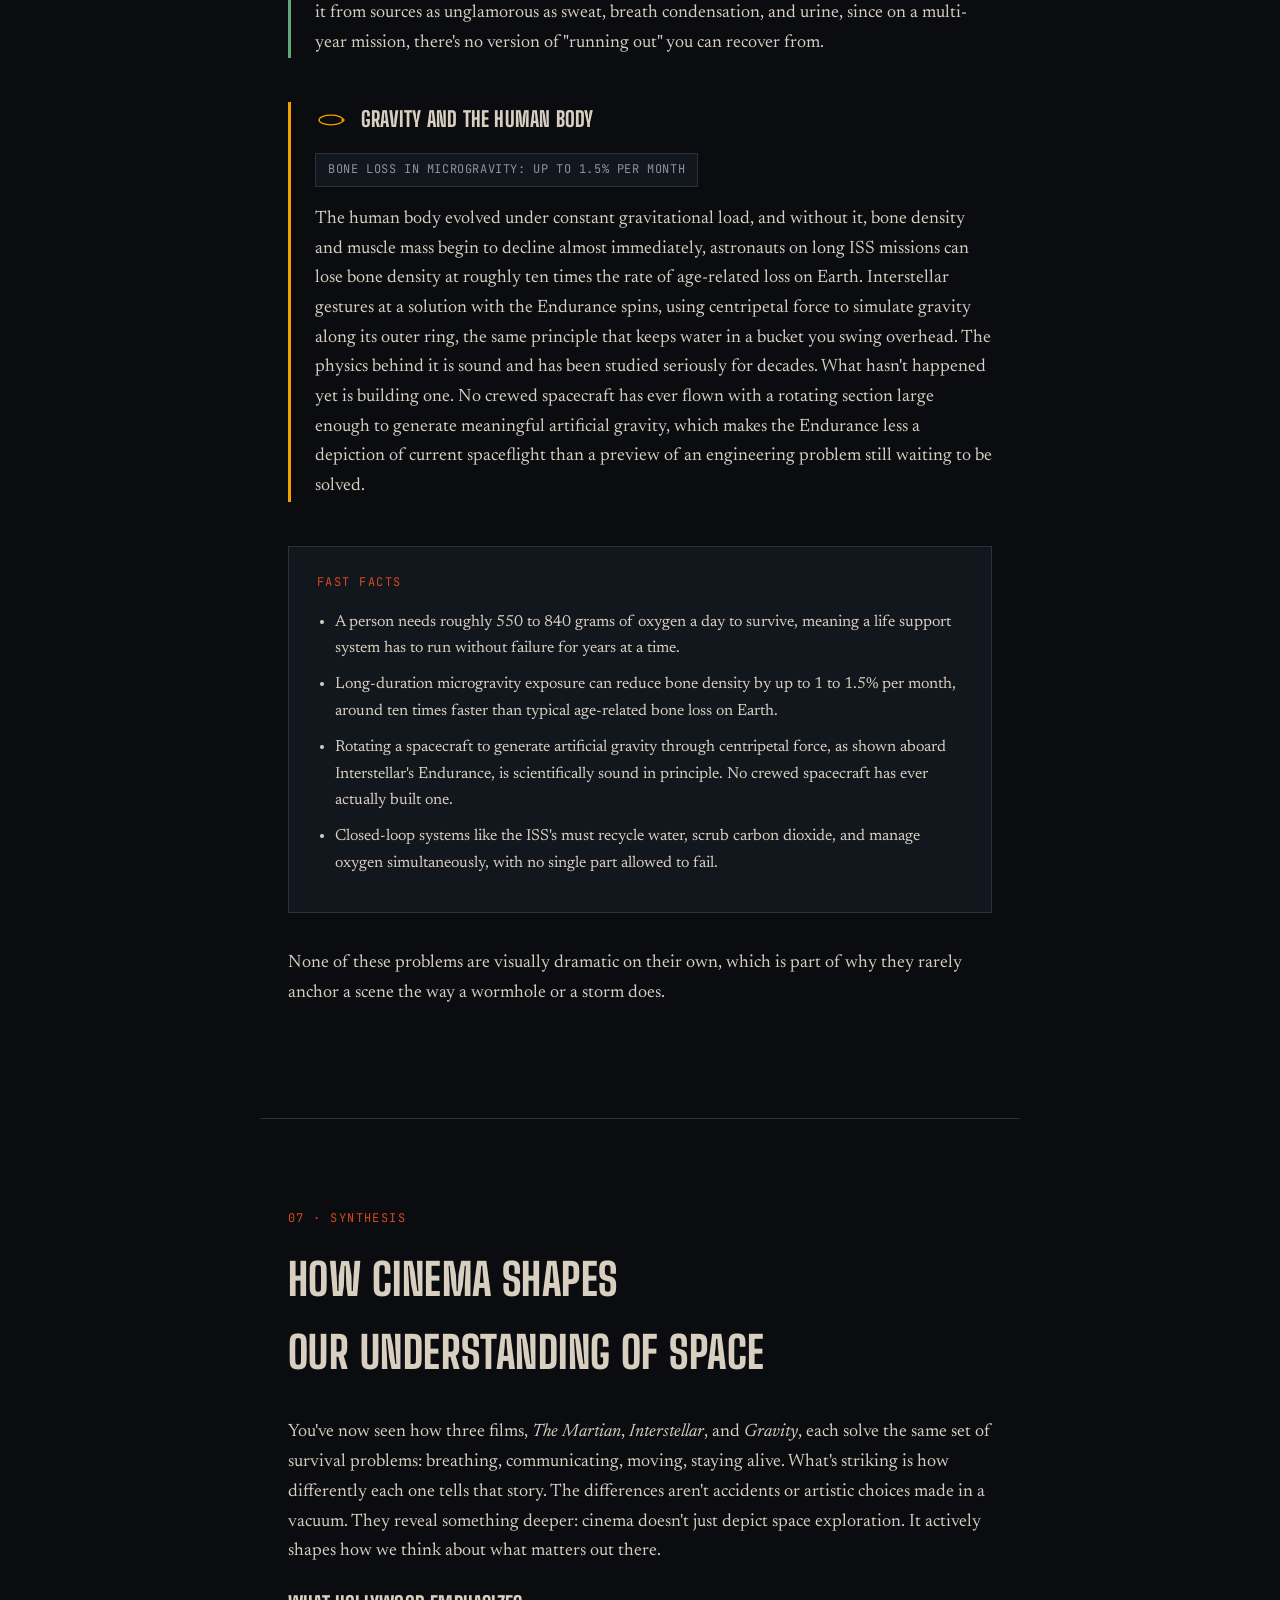
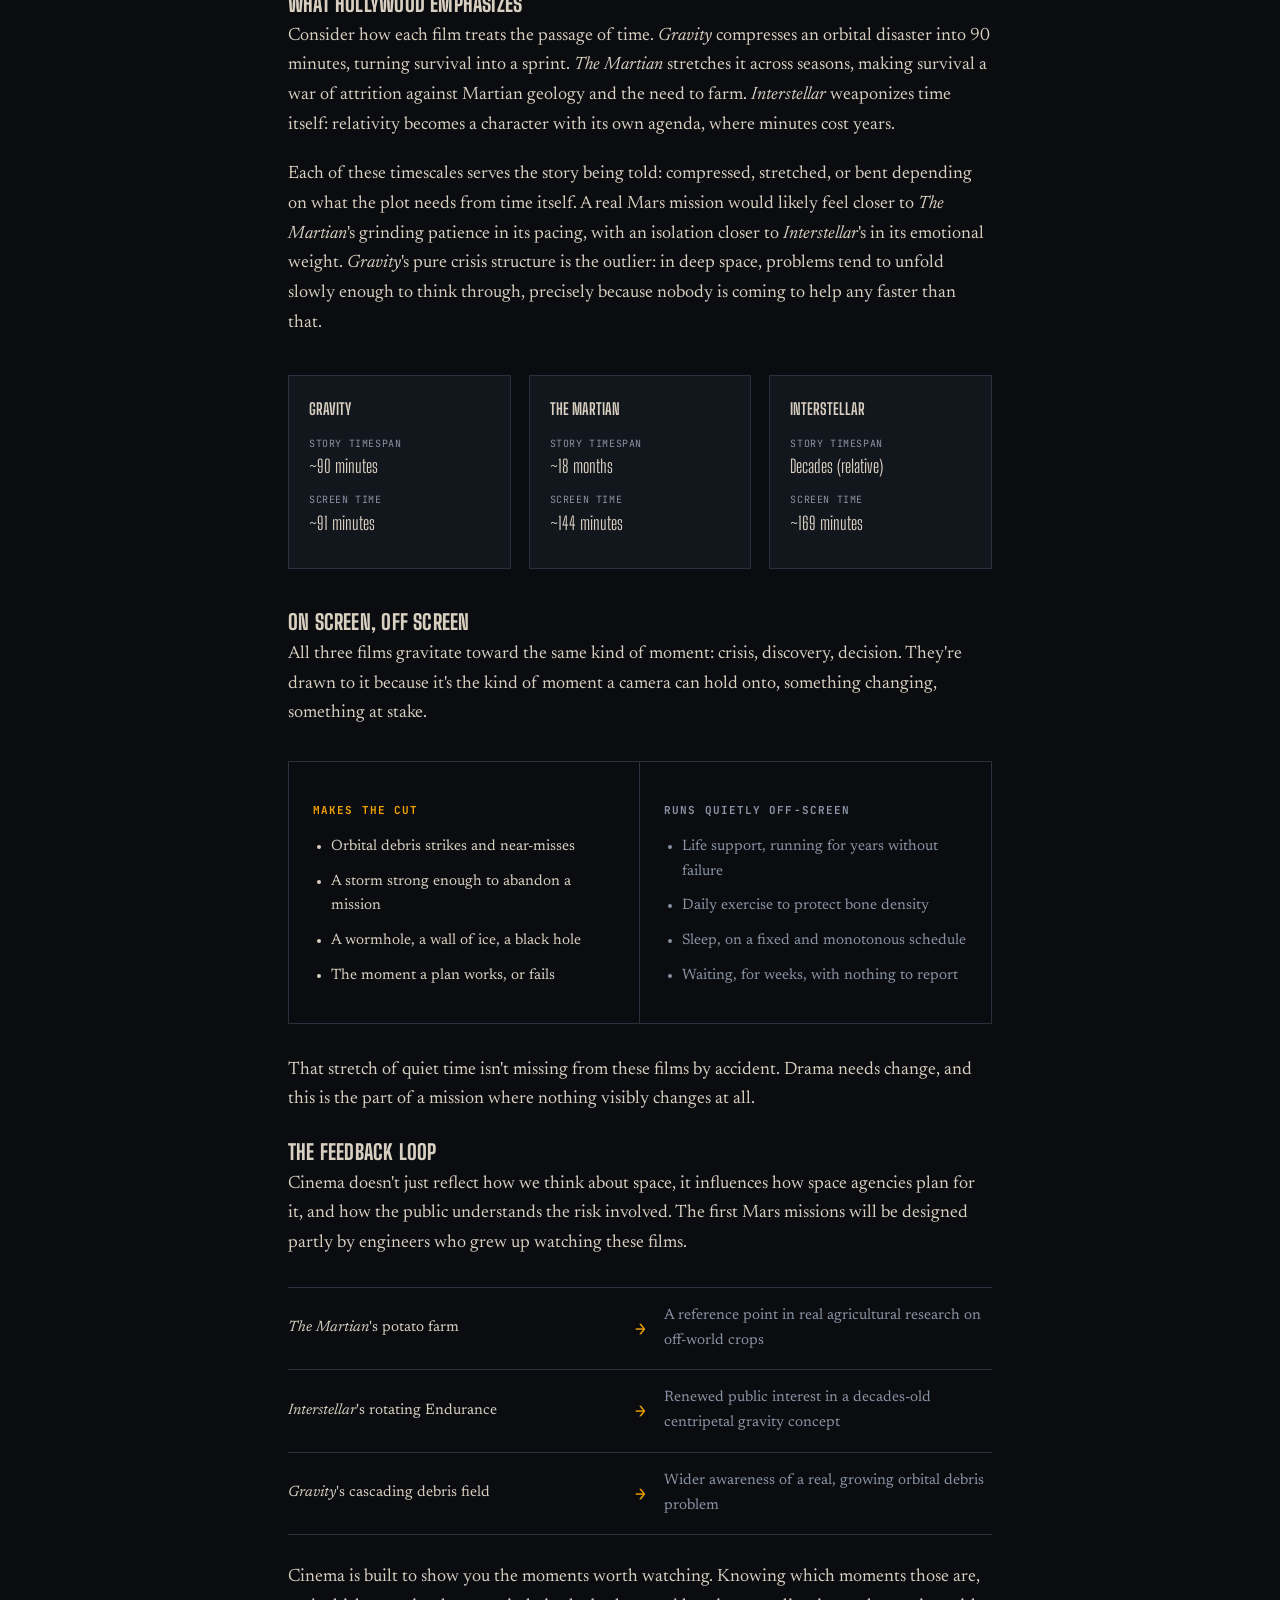
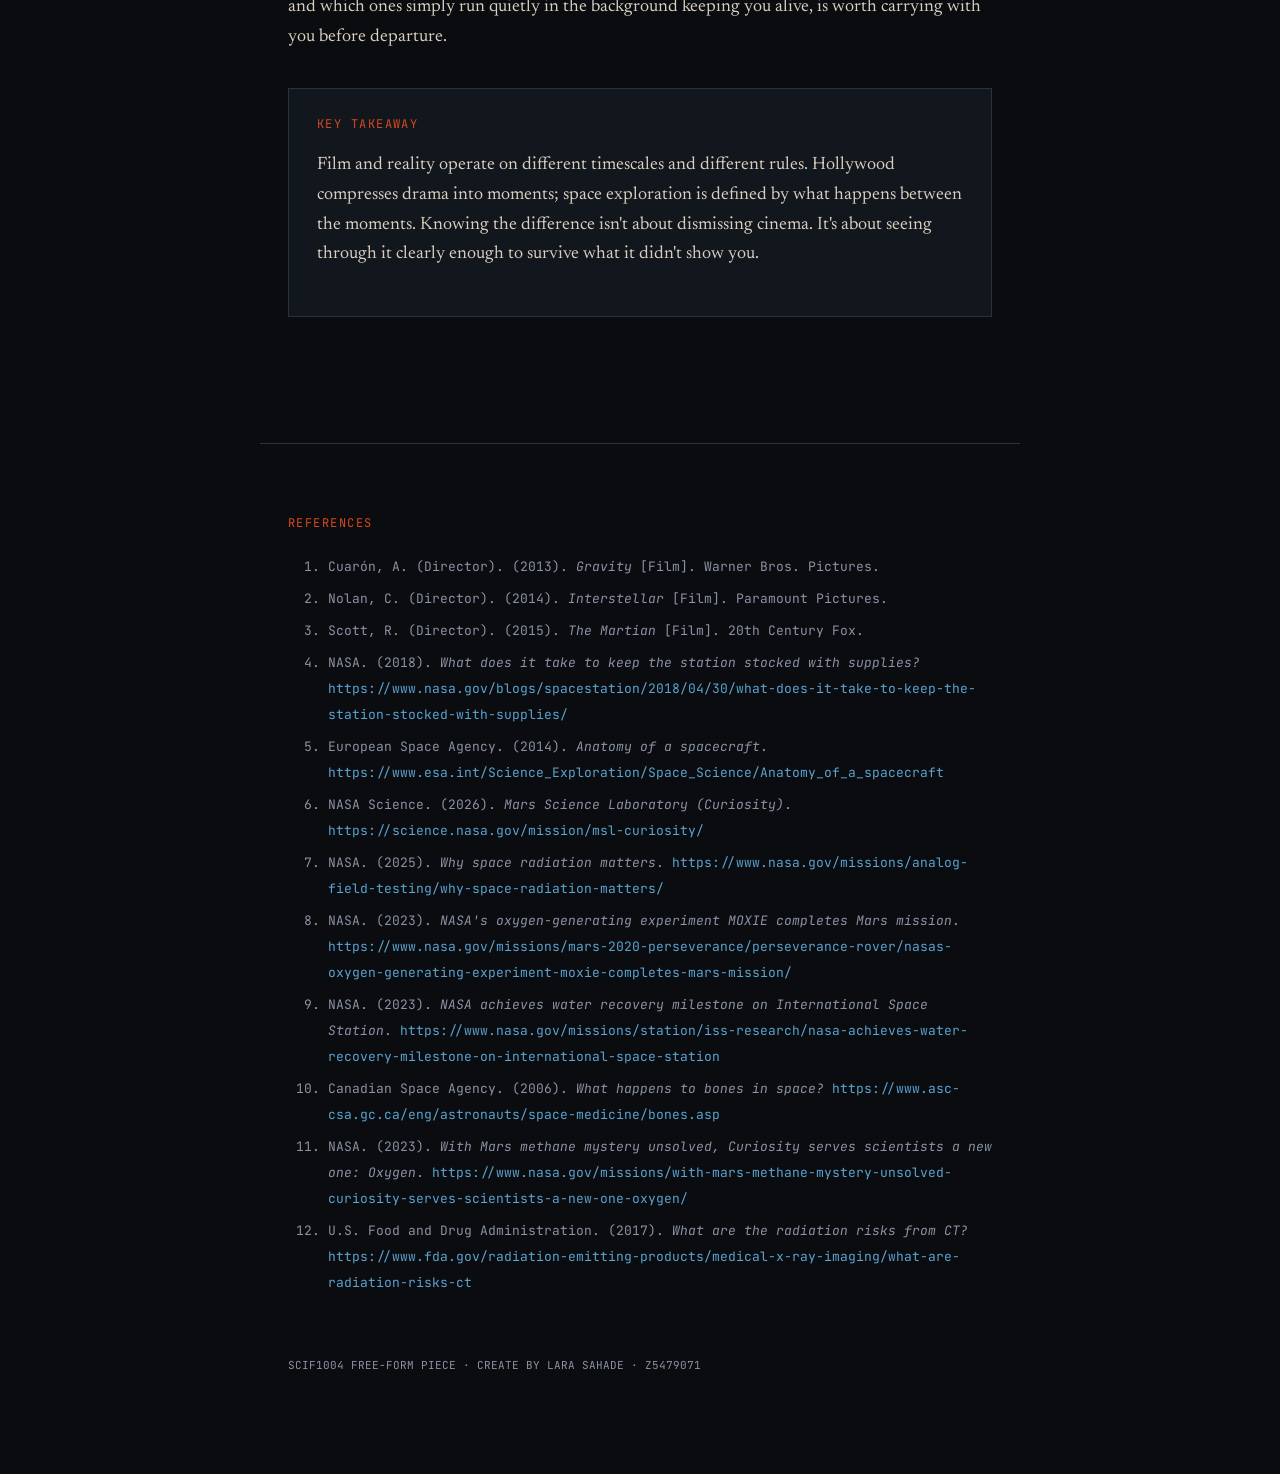
==== commit 66cb3dbe: "Added content to section 6 and 7" ====
--- a/space-survival-handbook.html
+++ b/space-survival-handbook.html
@@ -311,56 +311,110 @@
         quietly running in the background.
       </p>
 
-      <h3>Breathable air</h3>
-      <p>
-        In Gravity, oxygen is a countdown. Every suit has a limited supply, and
-        the tension of the film rests on watching that number fall. Now this
-        prompts the question, how do you keep producing air for years, rather
-        than just carrying a tank of it? Mars offers no help here. Its
-        atmosphere is almost entirely carbon dioxide, and less than 1% the
-        pressure of Earth's, unbreathable and barely there. The real answer is a
-        piece of chemistry NASA has already tested: MOXIE, an experimental unit
-        aboard the Perseverance rover, has demonstrated splitting Martian CO₂
-        into oxygen and carbon monoxide at small scale, effectively
-        manufacturing breathable air out of a planet's worth of the one thing it
-        has in abundance.
-      </p>
-
-      <h3>Water and food</h3>
-      <p>
-        Interstellar opens with a version of this problem at planetary scale:
-        Earth's crops are failing one species at a time, and the search for a
-        new home is really a search for somewhere food can grow again. The
-        Martian shrinks that same problem down to one person and one habitat.
-        Watney's potato farm, grown in Martian regolith and fertilised with his
-        own waste, works as both a survival plan and the clearest illustration
-        either film gives of agriculture as a life-or-death engineering problem
-        rather than a background detail. Growing anything in Martian soil is
-        harder than the farm makes it look, the regolith contains perchlorate
-        compounds that are toxic to humans and would need to be processed out
-        before any crop grown in it was safe to eat. Water carries its own
-        version of the same constraint: nothing can be wasted. Systems already
-        running on the ISS recycle over 90% of onboard water, filtering it from
-        sources as unglamorous as sweat, breath condensation, and urine, since
-        on a multi-year mission, there's no version of "running out" you can
-        recover from.
-      </p>
-
-      <h3>Gravity and the human body</h3>
-      <p>
-        The human body evolved under constant gravitational load, and without
-        it, bone density and muscle mass begin to decline almost immediately,
-        astronauts on long ISS missions can lose bone density at roughly ten
-        times the rate of age-related loss on Earth. Interstellar gestures at a
-        solution with the Endurance spins, using centripetal force to simulate
-        gravity along its outer ring, the same principle that keeps water in a
-        bucket you swing overhead. The physics behind it is sound and has been
-        studied seriously for decades. What hasn't happened yet is building one.
-        No crewed spacecraft has ever flown with a rotating section large enough
-        to generate meaningful artificial gravity, which makes the Endurance
-        less a depiction of current spaceflight than a preview of an engineering
-        problem still waiting to be solved.
-      </p>
+      <div class="concept-block concept-block--air">
+        <div class="concept-head">
+          <svg
+            class="concept-icon"
+            viewBox="0 0 40 40"
+            fill="none"
+            stroke="currentColor"
+            stroke-width="1.5"
+          >
+            <circle cx="14" cy="20" r="8" />
+            <circle cx="26" cy="20" r="8" />
+          </svg>
+          <h3 style="margin: 0">Breathable air</h3>
+        </div>
+        <div class="concept-stat">
+          MARS ATMOSPHERE: &lt;1% EARTH PRESSURE, ~96% CO₂
+        </div>
+        <p>
+          In Gravity, oxygen is a countdown. Every suit has a limited supply,
+          and the tension of the film rests on watching that number fall. Now
+          this prompts the question, how do you keep producing air for years,
+          rather than just carrying a tank of it? Mars offers no help here. Its
+          atmosphere is almost entirely carbon dioxide, and less than 1% the
+          pressure of Earth's, unbreathable and barely there. The real answer is
+          a piece of chemistry NASA has already tested: MOXIE, an experimental
+          unit aboard the Perseverance rover, has demonstrated splitting Martian
+          CO₂ into oxygen and carbon monoxide at small scale, effectively
+          manufacturing breathable air out of a planet's worth of the one thing
+          it has in abundance.
+        </p>
+      </div>
+
+      <div class="concept-block concept-block--food">
+        <div class="concept-head">
+          <svg
+            class="concept-icon"
+            viewBox="0 0 40 40"
+            fill="none"
+            stroke="currentColor"
+            stroke-width="1.5"
+          >
+            <path
+              d="M20 6 C14 6 14 14 14 18 C14 26 20 32 20 32 C20 32 26 26 26 18 C26 14 26 6 20 6 Z"
+            />
+            <line x1="20" y1="20" x2="20" y2="34" />
+          </svg>
+          <h3 style="margin: 0">Water and food</h3>
+        </div>
+        <div class="concept-stat">
+          ISS WATER RECYCLED: 90%+ &nbsp;·&nbsp; MARS SOIL: TOXIC UNTIL
+          PROCESSED
+        </div>
+        <p>
+          Interstellar opens with a version of this problem at planetary scale:
+          Earth's crops are failing one species at a time, and the search for a
+          new home is really a search for somewhere food can grow again. The
+          Martian shrinks that same problem down to one person and one habitat.
+          Watney's potato farm, grown in Martian regolith and fertilised with
+          his own waste, works as both a survival plan and the clearest
+          illustration either film gives of agriculture as a life-or-death
+          engineering problem rather than a background detail. Growing anything
+          in Martian soil is harder than the farm makes it look, the regolith
+          contains perchlorate compounds that are toxic to humans and would need
+          to be processed out before any crop grown in it was safe to eat. Water
+          carries its own version of the same constraint: nothing can be wasted.
+          Systems already running on the ISS recycle over 90% of onboard water,
+          filtering it from sources as unglamorous as sweat, breath
+          condensation, and urine, since on a multi-year mission, there's no
+          version of "running out" you can recover from.
+        </p>
+      </div>
+
+      <div class="concept-block concept-block--gravity">
+        <div class="concept-head">
+          <svg
+            class="concept-icon"
+            viewBox="0 0 40 40"
+            fill="none"
+            stroke="currentColor"
+            stroke-width="1.5"
+          >
+            <ellipse cx="20" cy="20" rx="15" ry="6" />
+            <circle cx="35" cy="20" r="2" fill="currentColor" stroke="none" />
+          </svg>
+          <h3 style="margin: 0">Gravity and the human body</h3>
+        </div>
+        <div class="concept-stat">
+          BONE LOSS IN MICROGRAVITY: UP TO 1.5% PER MONTH
+        </div>
+        <p>
+          The human body evolved under constant gravitational load, and without
+          it, bone density and muscle mass begin to decline almost immediately,
+          astronauts on long ISS missions can lose bone density at roughly ten
+          times the rate of age-related loss on Earth. Interstellar gestures at
+          a solution with the Endurance spins, using centripetal force to
+          simulate gravity along its outer ring, the same principle that keeps
+          water in a bucket you swing overhead. The physics behind it is sound
+          and has been studied seriously for decades. What hasn't happened yet
+          is building one. No crewed spacecraft has ever flown with a rotating
+          section large enough to generate meaningful artificial gravity, which
+          makes the Endurance less a depiction of current spaceflight than a
+          preview of an engineering problem still waiting to be solved.
+        </p>
+      </div>
 
       <div class="factbox">
         <div class="section-label">FAST FACTS</div>
@@ -397,22 +451,270 @@
 
     <section>
       <div class="section-label">07 · SYNTHESIS</div>
-      <h2 class="title">How Cinema <br/> Shapes Our Understanding of Space</h2>
-      <p>ADD TEXT HERE</p>
+      <h2 class="title">How cinema shapes<br />our understanding of space</h2>
+      <p>
+        You've now seen how three films, <em>The Martian</em>,
+        <em>Interstellar</em>, and <em>Gravity</em>, each solve the same set of
+        survival problems: breathing, communicating, moving, staying alive.
+        What's striking is how differently each one tells that story. The
+        differences aren't accidents or artistic choices made in a vacuum. They
+        reveal something deeper: cinema doesn't just depict space exploration.
+        It actively shapes how we think about what matters out there.
+      </p>
+
+      <h3>What Hollywood emphasizes</h3>
+      <p>
+        Consider how each film treats the passage of time.
+        <em>Gravity</em> compresses an orbital disaster into 90 minutes, turning
+        survival into a sprint. <em>The Martian</em> stretches it across
+        seasons, making survival a war of attrition against Martian geology and
+        the need to farm. <em>Interstellar</em> weaponizes time itself:
+        relativity becomes a character with its own agenda, where minutes cost
+        years.
+      </p>
+
+      <p>
+        Each of these timescales serves the story being told: compressed,
+        stretched, or bent depending on what the plot needs from time itself. A
+        real Mars mission would likely feel closer to <em>The Martian</em>'s
+        grinding patience in its pacing, with an isolation closer to
+        <em>Interstellar</em>'s in its emotional weight. <em>Gravity</em>'s pure
+        crisis structure is the outlier: in deep space, problems tend to unfold
+        slowly enough to think through, precisely because nobody is coming to
+        help any faster than that.
+      </p>
+
+      <div class="pace-grid">
+        <div class="pace-card">
+          <h4>Gravity</h4>
+          <div class="pace-row">
+            <div class="rlabel">STORY TIMESPAN</div>
+            <div class="rvalue">~90 minutes</div>
+          </div>
+          <div class="pace-row">
+            <div class="rlabel">SCREEN TIME</div>
+            <div class="rvalue">~91 minutes</div>
+          </div>
+        </div>
+        <div class="pace-card">
+          <h4>The Martian</h4>
+          <div class="pace-row">
+            <div class="rlabel">STORY TIMESPAN</div>
+            <div class="rvalue">~18 months</div>
+          </div>
+          <div class="pace-row">
+            <div class="rlabel">SCREEN TIME</div>
+            <div class="rvalue">~144 minutes</div>
+          </div>
+        </div>
+        <div class="pace-card">
+          <h4>Interstellar</h4>
+          <div class="pace-row">
+            <div class="rlabel">STORY TIMESPAN</div>
+            <div class="rvalue">Decades (relative)</div>
+          </div>
+          <div class="pace-row">
+            <div class="rlabel">SCREEN TIME</div>
+            <div class="rvalue">~169 minutes</div>
+          </div>
+        </div>
+      </div>
+
+      <h3>On screen, off screen</h3>
+      <p>
+        All three films gravitate toward the same kind of moment: crisis,
+        discovery, decision. They're drawn to it because it's the kind of moment
+        a camera can hold onto, something changing, something at stake.
+      </p>
+
+      <div class="screen-split">
+        <div class="screen-col on">
+          <h4>MAKES THE CUT</h4>
+          <ul>
+            <li>Orbital debris strikes and near-misses</li>
+            <li>A storm strong enough to abandon a mission</li>
+            <li>A wormhole, a wall of ice, a black hole</li>
+            <li>The moment a plan works, or fails</li>
+          </ul>
+        </div>
+        <div class="screen-col off">
+          <h4>RUNS QUIETLY OFF-SCREEN</h4>
+          <ul>
+            <li>Life support, running for years without failure</li>
+            <li>Daily exercise to protect bone density</li>
+            <li>Sleep, on a fixed and monotonous schedule</li>
+            <li>Waiting, for weeks, with nothing to report</li>
+          </ul>
+        </div>
+      </div>
+
+      <p>
+        That stretch of quiet time isn't missing from these films by accident.
+        Drama needs change, and this is the part of a mission where nothing
+        visibly changes at all.
+      </p>
+
+      <h3>The feedback loop</h3>
+      <p>
+        Cinema doesn't just reflect how we think about space, it influences how
+        space agencies plan for it, and how the public understands the risk
+        involved. The first Mars missions will be designed partly by engineers
+        who grew up watching these films.
+      </p>
+
+      <div class="influence-list">
+        <div class="influence-row">
+          <div class="scene"><em>The Martian</em>'s potato farm</div>
+          <div class="arrow">→</div>
+          <div class="real">
+            A reference point in real agricultural research on off-world crops
+          </div>
+        </div>
+        <div class="influence-row">
+          <div class="scene"><em>Interstellar</em>'s rotating Endurance</div>
+          <div class="arrow">→</div>
+          <div class="real">
+            Renewed public interest in a decades-old centripetal gravity concept
+          </div>
+        </div>
+        <div class="influence-row">
+          <div class="scene"><em>Gravity</em>'s cascading debris field</div>
+          <div class="arrow">→</div>
+          <div class="real">
+            Wider awareness of a real, growing orbital debris problem
+          </div>
+        </div>
+      </div>
+
+      <p>
+        Cinema is built to show you the moments worth watching. Knowing which
+        moments those are, and which ones simply run quietly in the background
+        keeping you alive, is worth carrying with you before departure.
+      </p>
+
+      <div class="factbox">
+        <div class="section-label">KEY TAKEAWAY</div>
+        <p>
+          Film and reality operate on different timescales and different rules.
+          Hollywood compresses drama into moments; space exploration is defined
+          by what happens between the moments. Knowing the difference isn't
+          about dismissing cinema. It's about seeing through it clearly enough
+          to survive what it didn't show you.
+        </p>
+      </div>
     </section>
 
     <footer id="refs">
       <div class="section-label">REFERENCES</div>
       <ol class="refs">
-        <li>[Reference 1]</li>
-        <li>[Reference 2]</li>
-        <li>[Reference 3]</li>
-        <li>
-          [Add NASA/ESA mission sources, MSL/RAD radiation data, MOXIE papers,
-          etc.]
-        </li>
-
-        <!-- REMIND SELF TO Cite the original RAD data in reference -->
+        <li>
+          Cuarón, A. (Director). (2013). <em>Gravity</em> [Film]. Warner Bros.
+          Pictures.
+        </li>
+        <li>
+          Nolan, C. (Director). (2014). <em>Interstellar</em> [Film]. Paramount
+          Pictures.
+        </li>
+        <li>
+          Scott, R. (Director). (2015). <em>The Martian</em> [Film]. 20th
+          Century Fox.
+        </li>
+        <li>
+          NASA. (2018).
+          <em>What does it take to keep the station stocked with supplies?</em>
+          <a
+            href="https://www.nasa.gov/blogs/spacestation/2018/04/30/what-does-it-take-to-keep-the-station-stocked-with-supplies/"
+            target="_blank"
+            rel="noopener"
+            >https://www.nasa.gov/blogs/spacestation/2018/04/30/what-does-it-take-to-keep-the-station-stocked-with-supplies/</a
+          >
+        </li>
+        <li>
+          European Space Agency. (2014). <em>Anatomy of a spacecraft</em>.
+          <a
+            href="https://www.esa.int/Science_Exploration/Space_Science/Anatomy_of_a_spacecraft"
+            target="_blank"
+            rel="noopener"
+            >https://www.esa.int/Science_Exploration/Space_Science/Anatomy_of_a_spacecraft</a
+          >
+        </li>
+        <li>
+          NASA Science. (2026). <em>Mars Science Laboratory (Curiosity)</em>.
+          <a
+            href="https://science.nasa.gov/mission/msl-curiosity/"
+            target="_blank"
+            rel="noopener"
+            >https://science.nasa.gov/mission/msl-curiosity/</a
+          >
+        </li>
+        <li>
+          NASA. (2025). <em>Why space radiation matters</em>.
+          <a
+            href="https://www.nasa.gov/missions/analog-field-testing/why-space-radiation-matters/"
+            target="_blank"
+            rel="noopener"
+            >https://www.nasa.gov/missions/analog-field-testing/why-space-radiation-matters/</a
+          >
+        </li>
+        <li>
+          NASA. (2023).
+          <em
+            >NASA's oxygen-generating experiment MOXIE completes Mars
+            mission</em
+          >.
+          <a
+            href="https://www.nasa.gov/missions/mars-2020-perseverance/perseverance-rover/nasas-oxygen-generating-experiment-moxie-completes-mars-mission/"
+            target="_blank"
+            rel="noopener"
+            >https://www.nasa.gov/missions/mars-2020-perseverance/perseverance-rover/nasas-oxygen-generating-experiment-moxie-completes-mars-mission/</a
+          >
+        </li>
+        <li>
+          NASA. (2023).
+          <em
+            >NASA achieves water recovery milestone on International Space
+            Station</em
+          >.
+          <a
+            href="https://www.nasa.gov/missions/station/iss-research/nasa-achieves-water-recovery-milestone-on-international-space-station"
+            target="_blank"
+            rel="noopener"
+            >https://www.nasa.gov/missions/station/iss-research/nasa-achieves-water-recovery-milestone-on-international-space-station</a
+          >
+        </li>
+        <li>
+          Canadian Space Agency. (2006).
+          <em>What happens to bones in space?</em>
+          <a
+            href="https://www.asc-csa.gc.ca/eng/astronauts/space-medicine/bones.asp"
+            target="_blank"
+            rel="noopener"
+            >https://www.asc-csa.gc.ca/eng/astronauts/space-medicine/bones.asp</a
+          >
+        </li>
+        <li>
+          NASA. (2023).
+          <em
+            >With Mars methane mystery unsolved, Curiosity serves scientists a
+            new one: Oxygen</em
+          >.
+          <a
+            href="https://www.nasa.gov/missions/with-mars-methane-mystery-unsolved-curiosity-serves-scientists-a-new-one-oxygen/"
+            target="_blank"
+            rel="noopener"
+            >https://www.nasa.gov/missions/with-mars-methane-mystery-unsolved-curiosity-serves-scientists-a-new-one-oxygen/</a
+          >
+        </li>
+        <li>
+          U.S. Food and Drug Administration. (2017).
+          <em>What are the radiation risks from CT?</em>
+          <a
+            href="https://www.fda.gov/radiation-emitting-products/medical-x-ray-imaging/what-are-radiation-risks-ct"
+            target="_blank"
+            rel="noopener"
+            >https://www.fda.gov/radiation-emitting-products/medical-x-ray-imaging/what-are-radiation-risks-ct</a
+          >
+        </li>
       </ol>
       <div class="colophon">
         SCIF1004 FREE-FORM PIECE · CREATE BY LARA SAHADE · Z5479071
--- a/style.css
+++ b/style.css
@@ -733,6 +733,7 @@
 footer .section-label {
   margin-bottom: 20px;
 }
+
 .refs {
   font-family: 'JetBrains Mono', monospace;
   font-size: 13px;
@@ -742,6 +743,16 @@
 .refs li {
   margin-bottom: 6px;
 }
+.refs a {
+  color: var(--telemetry-blue);
+  text-decoration: none;
+  border-bottom: 1px solid transparent;
+  transition: border-color 0.2s ease;
+}
+.refs a:hover {
+  border-bottom-color: var(--telemetry-blue);
+}
+
 footer .colophon {
   margin-top: 60px;
   font-family: 'JetBrains Mono', monospace;
@@ -753,3 +764,170 @@
   background: var(--mars-rust);
   color: var(--bg-void);
 }
+
+.concept-block {
+  border-left: 3px solid var(--hairline);
+  padding-left: 24px;
+  margin: 44px 0;
+}
+.concept-block--air {
+  border-left-color: var(--telemetry-blue);
+}
+.concept-block--food {
+  border-left-color: var(--ok-green);
+}
+.concept-block--gravity {
+  border-left-color: var(--signal-amber);
+}
+
+.concept-head {
+  display: flex;
+  align-items: center;
+  gap: 14px;
+  margin-bottom: 16px;
+}
+.concept-icon {
+  width: 32px;
+  height: 32px;
+  flex-shrink: 0;
+}
+.concept-block--air .concept-icon {
+  color: var(--telemetry-blue);
+}
+.concept-block--food .concept-icon {
+  color: var(--ok-green);
+}
+.concept-block--gravity .concept-icon {
+  color: var(--signal-amber);
+}
+
+.concept-stat {
+  display: inline-block;
+  font-family: 'JetBrains Mono', monospace;
+  font-size: 12px;
+  letter-spacing: 0.05em;
+  color: var(--text-dim);
+  background: var(--bg-panel);
+  border: 1px solid var(--hairline);
+  padding: 6px 12px;
+  margin-bottom: 18px;
+}
+
+.pace-grid {
+  display: grid;
+  grid-template-columns: repeat(3, 1fr);
+  gap: 18px;
+  margin: 36px 0;
+}
+@media (max-width: 700px) {
+  .pace-grid {
+    grid-template-columns: 1fr;
+  }
+}
+.pace-card {
+  background: var(--bg-panel);
+  border: 1px solid var(--hairline);
+  padding: 20px 20px;
+}
+.pace-card h4 {
+  font-family: 'Big Shoulders Display', sans-serif;
+  text-transform: uppercase;
+  font-size: 16px;
+  margin: 0 0 14px;
+}
+.pace-row {
+  margin-bottom: 10px;
+}
+.pace-row .rlabel {
+  font-family: 'JetBrains Mono', monospace;
+  font-size: 10px;
+  letter-spacing: 0.06em;
+  color: var(--text-dim);
+}
+.pace-row .rvalue {
+  font-family: 'Big Shoulders Display', sans-serif;
+  font-size: 18px;
+  color: var(--regolith);
+}
+
+.screen-split {
+  display: grid;
+  grid-template-columns: 1fr 1fr;
+  gap: 0;
+  border: 1px solid var(--hairline);
+  margin: 32px 0;
+}
+@media (max-width: 600px) {
+  .screen-split {
+    grid-template-columns: 1fr;
+  }
+}
+.screen-col {
+  padding: 24px 24px;
+}
+.screen-col:first-child {
+  border-right: 1px solid var(--hairline);
+}
+@media (max-width: 600px) {
+  .screen-col:first-child {
+    border-right: none;
+    border-bottom: 1px solid var(--hairline);
+  }
+}
+.screen-col h4 {
+  font-family: 'JetBrains Mono', monospace;
+  font-size: 11px;
+  letter-spacing: 0.1em;
+  margin-bottom: 16px;
+}
+.screen-col.on h4 {
+  color: var(--signal-amber);
+}
+.screen-col.off h4 {
+  color: var(--text-dim);
+}
+.screen-col ul {
+  margin: 0;
+  padding-left: 18px;
+  font-size: 15px;
+  color: var(--regolith);
+}
+.screen-col.off ul {
+  color: var(--text-dim);
+}
+.screen-col li {
+  margin-bottom: 10px;
+}
+
+.influence-list {
+  border-top: 1px solid var(--hairline);
+  margin: 28px 0;
+}
+.influence-row {
+  display: grid;
+  grid-template-columns: 1fr 24px 1fr;
+  align-items: center;
+  gap: 12px;
+  padding: 16px 0;
+  border-bottom: 1px solid var(--hairline);
+}
+@media (max-width: 600px) {
+  .influence-row {
+    grid-template-columns: 1fr;
+    gap: 4px;
+  }
+}
+.influence-row .scene {
+  font-size: 15px;
+  color: var(--regolith);
+}
+.influence-row .arrow {
+  color: var(--signal-amber);
+  font-family: 'JetBrains Mono', monospace;
+  text-align: center;
+}
+.influence-row .real {
+  font-size: 15px;
+  color: var(--text-dim);
+}
+
